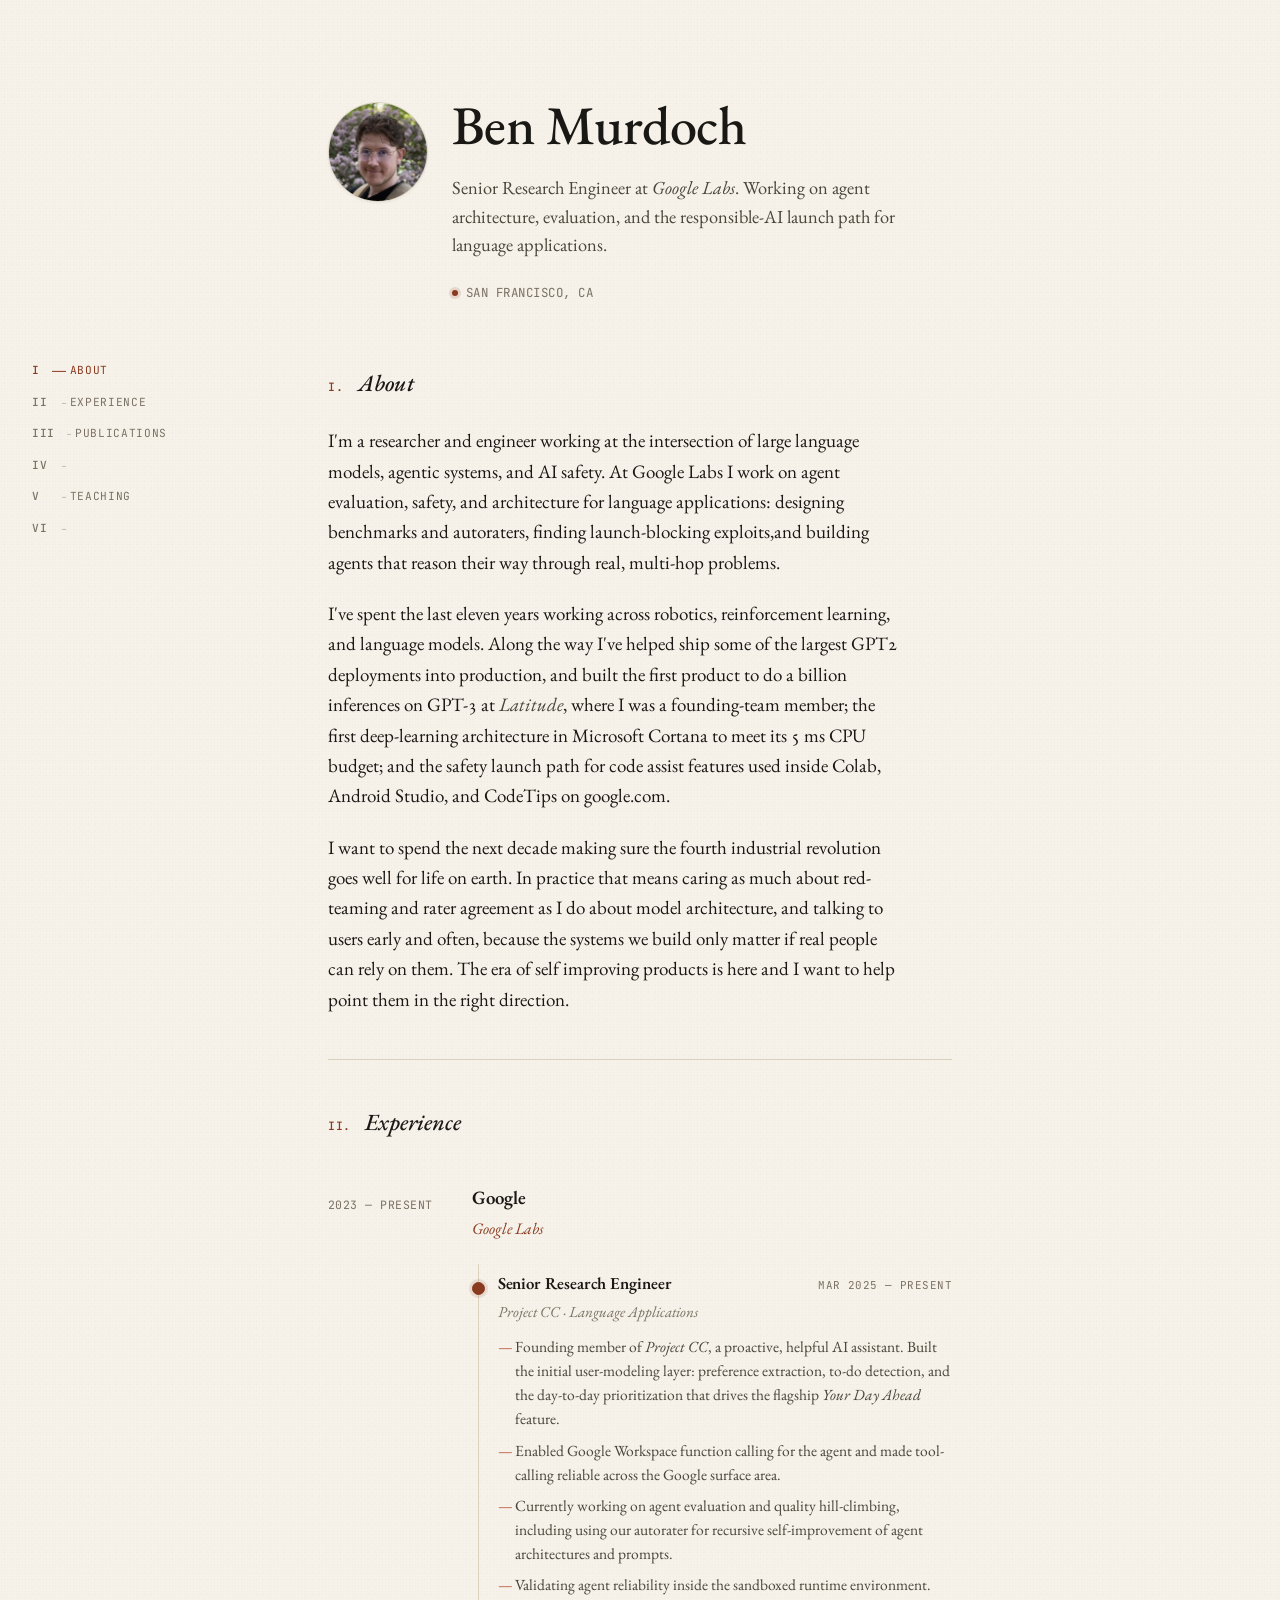
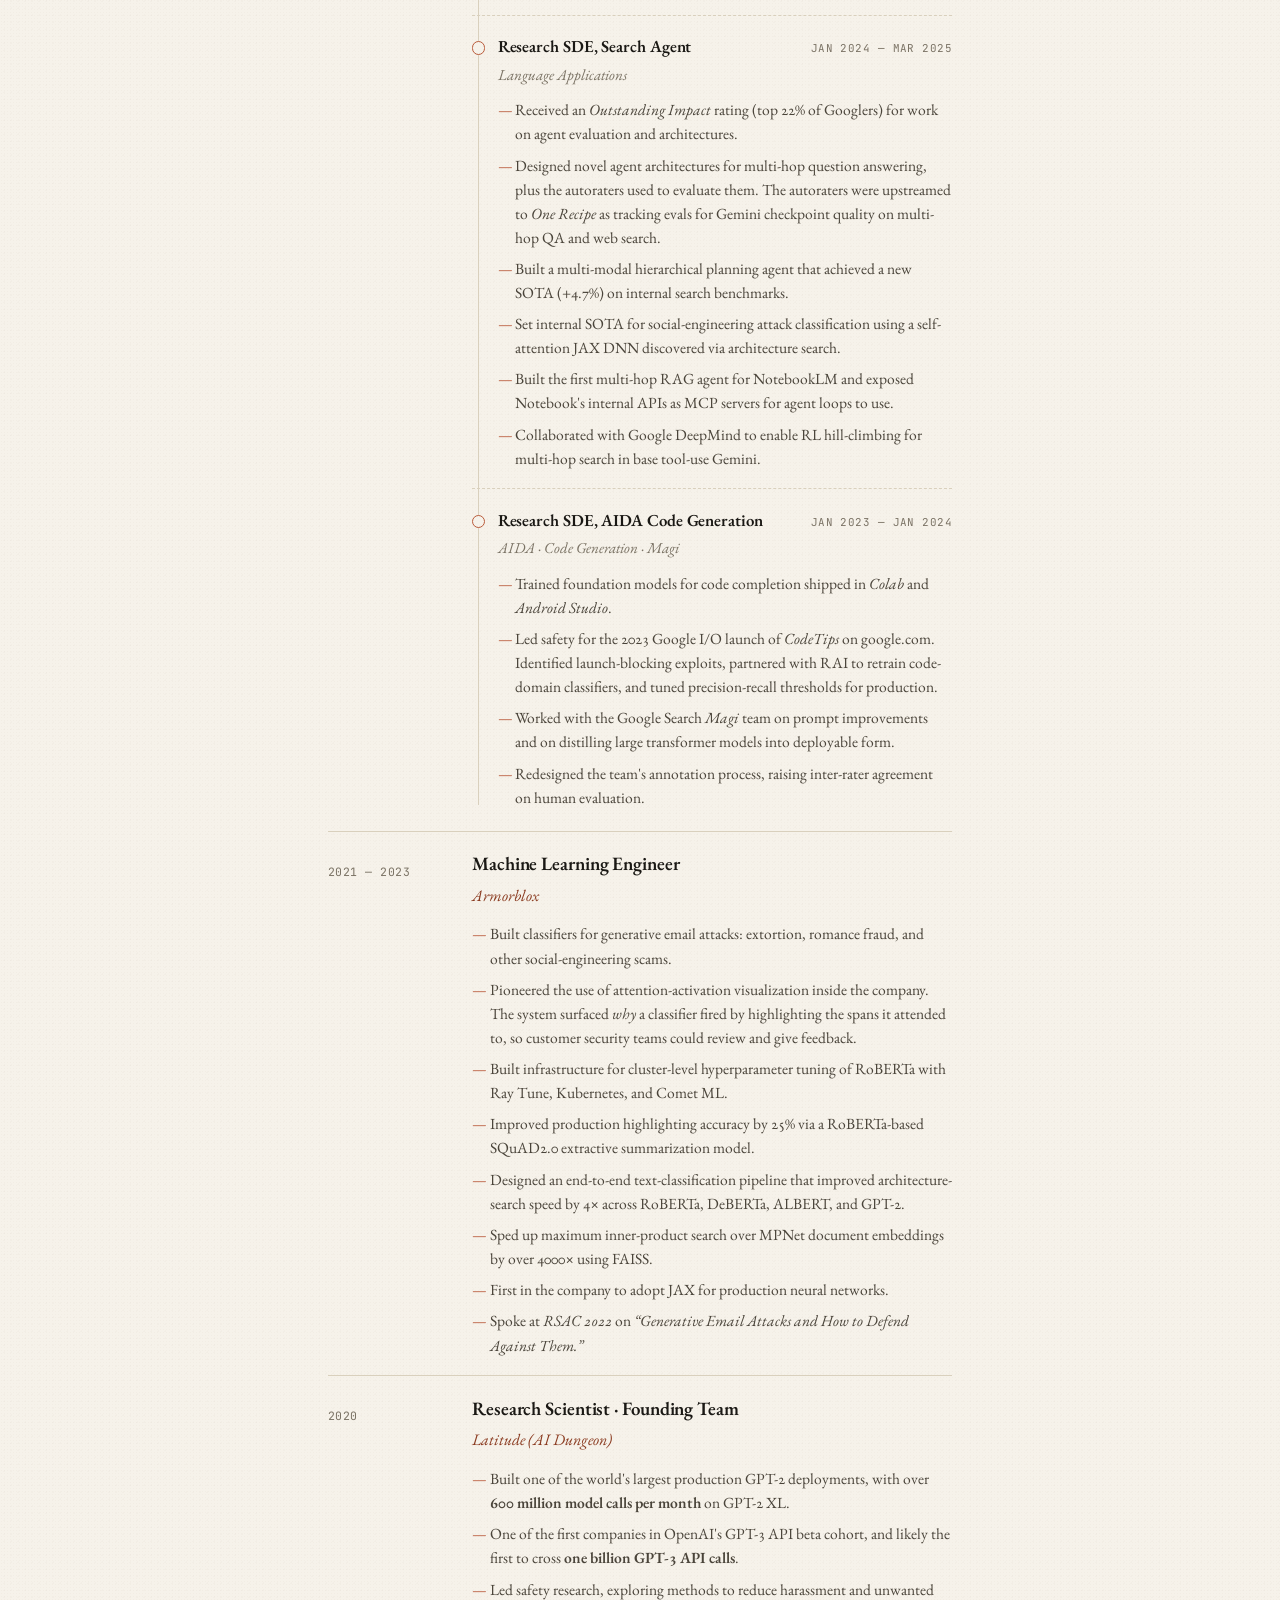
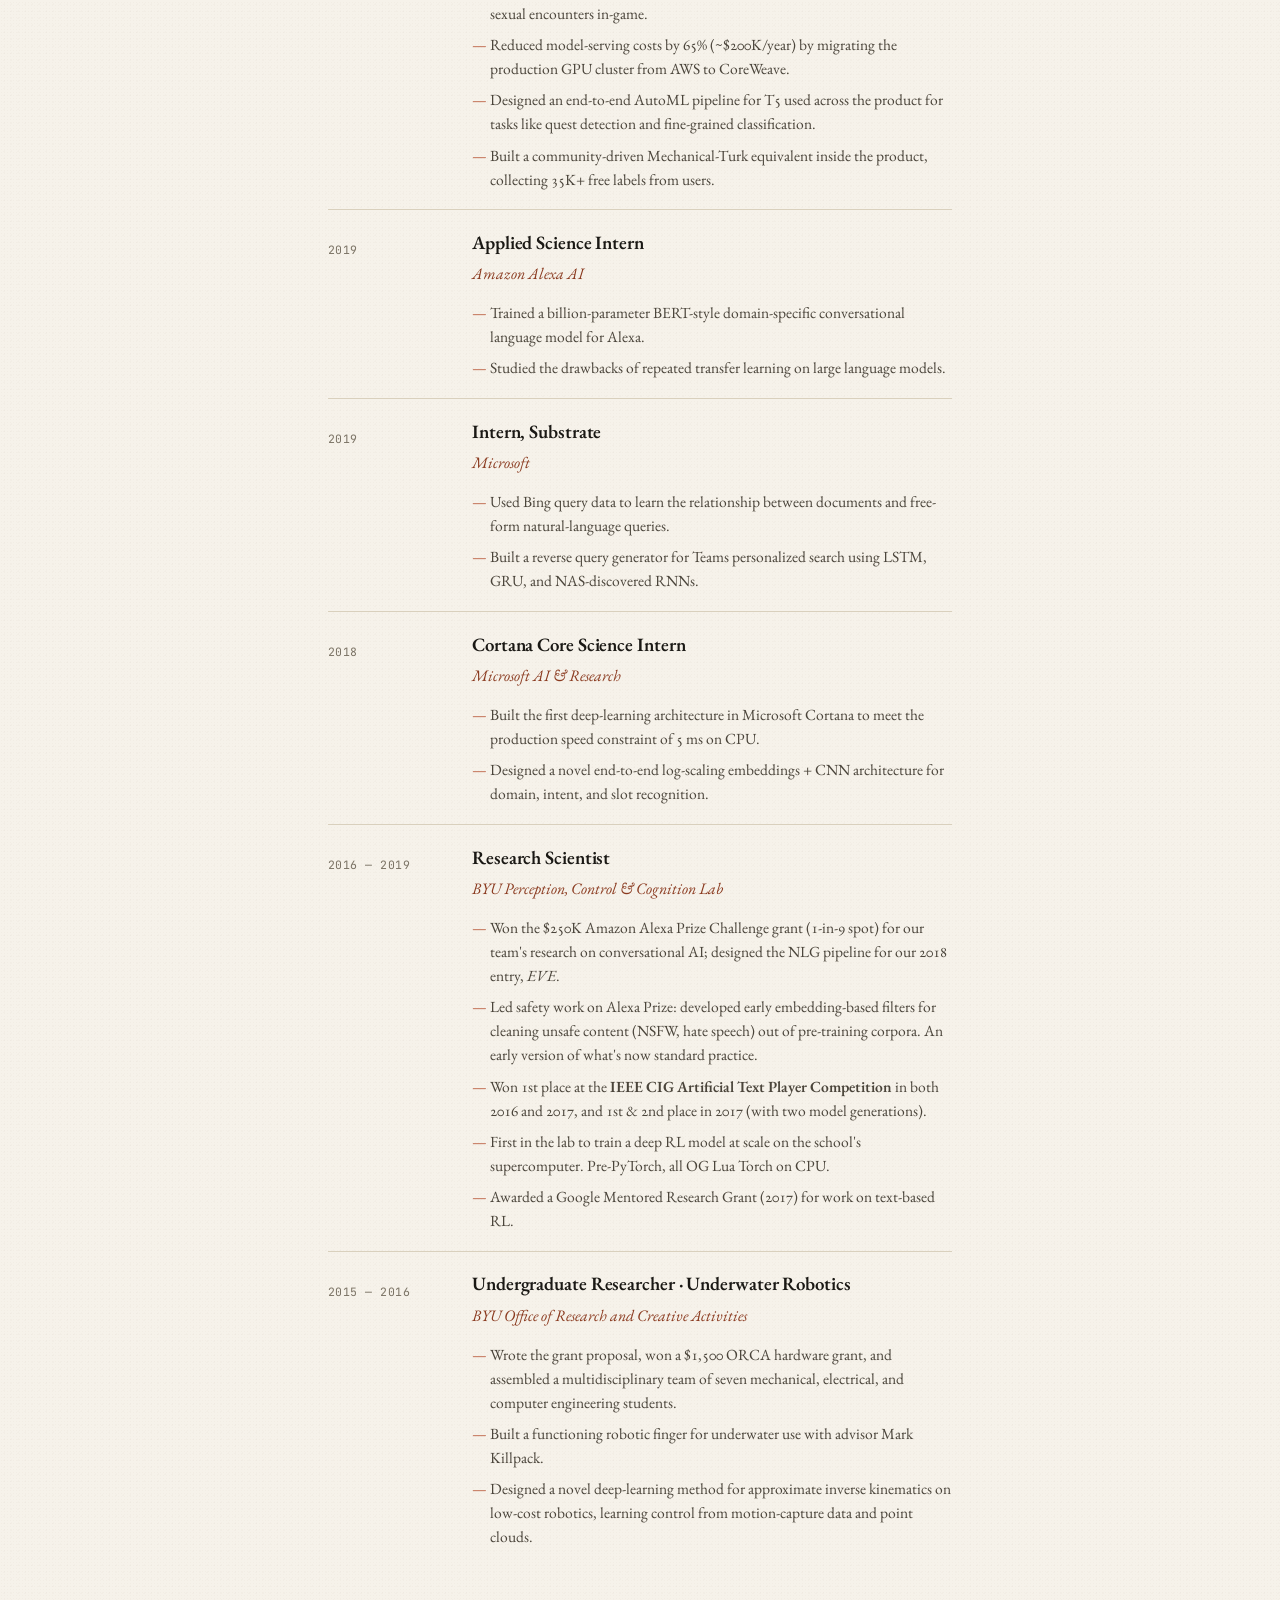
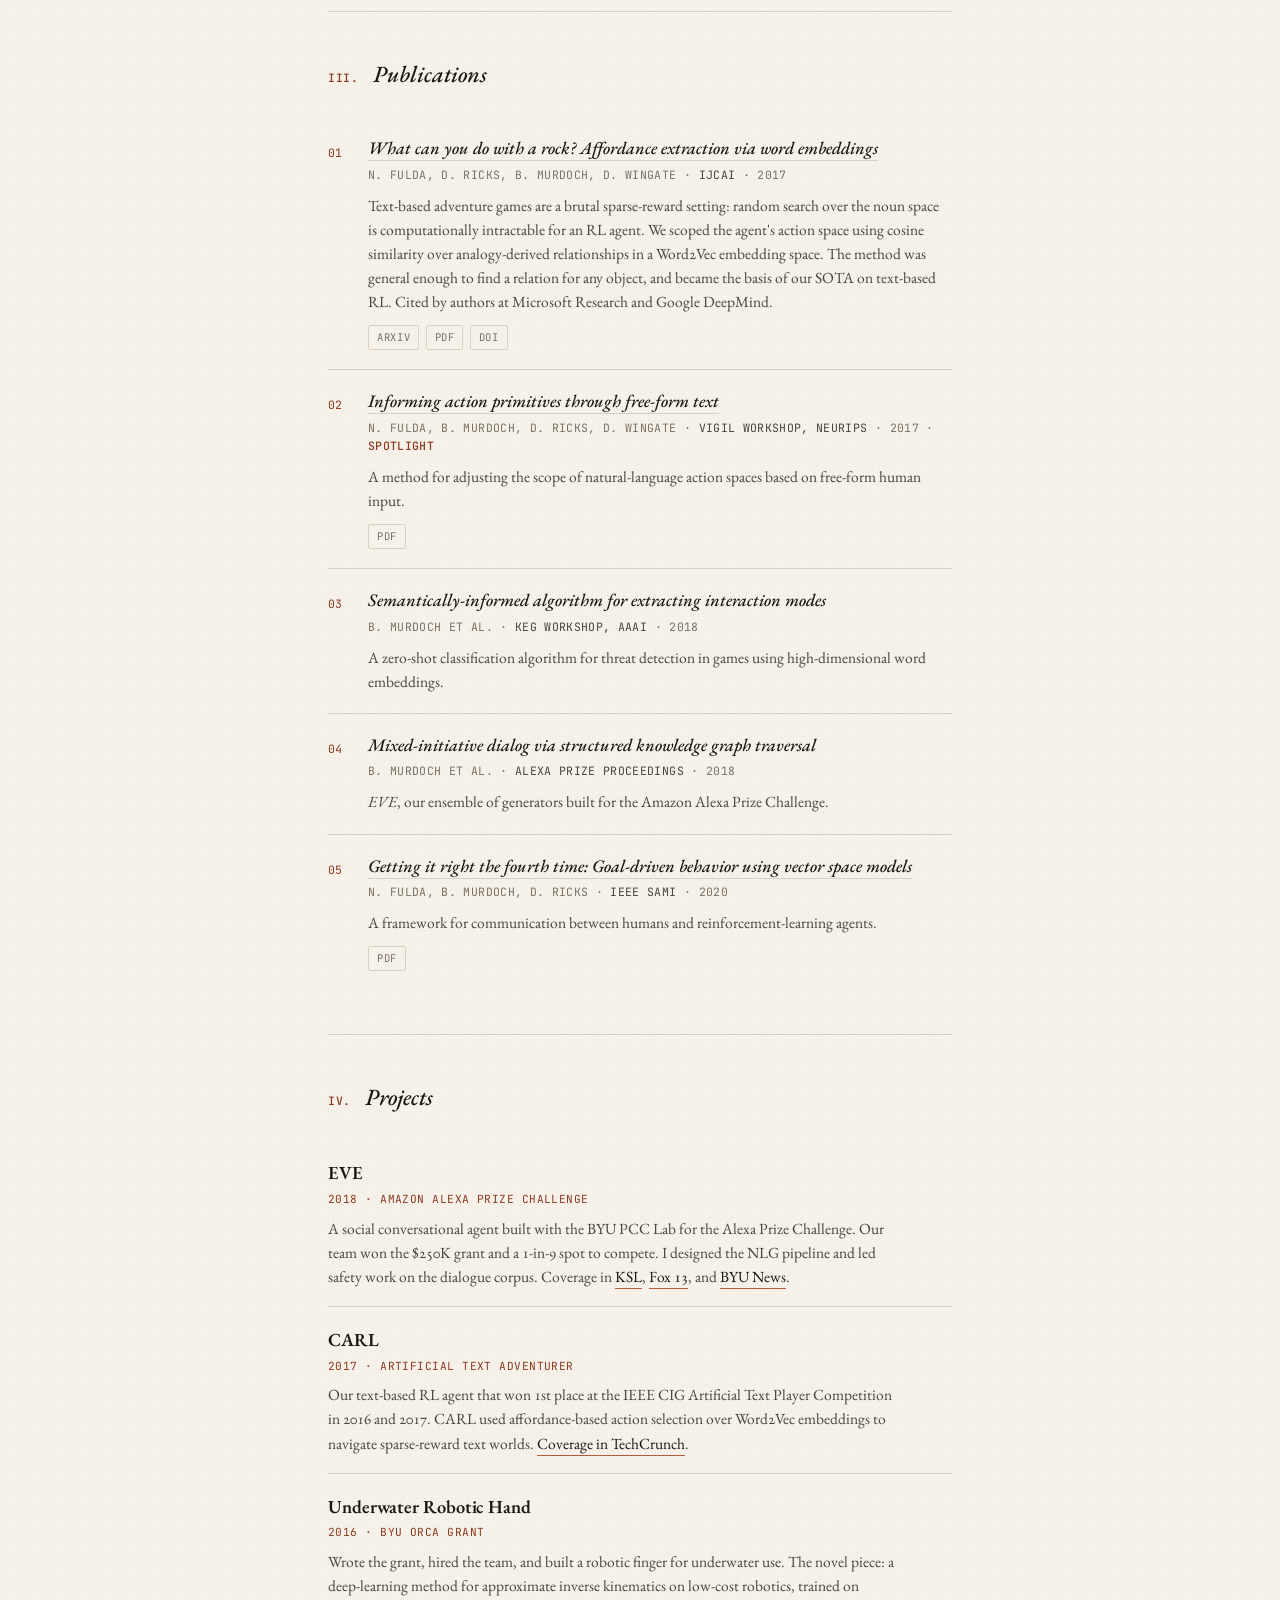
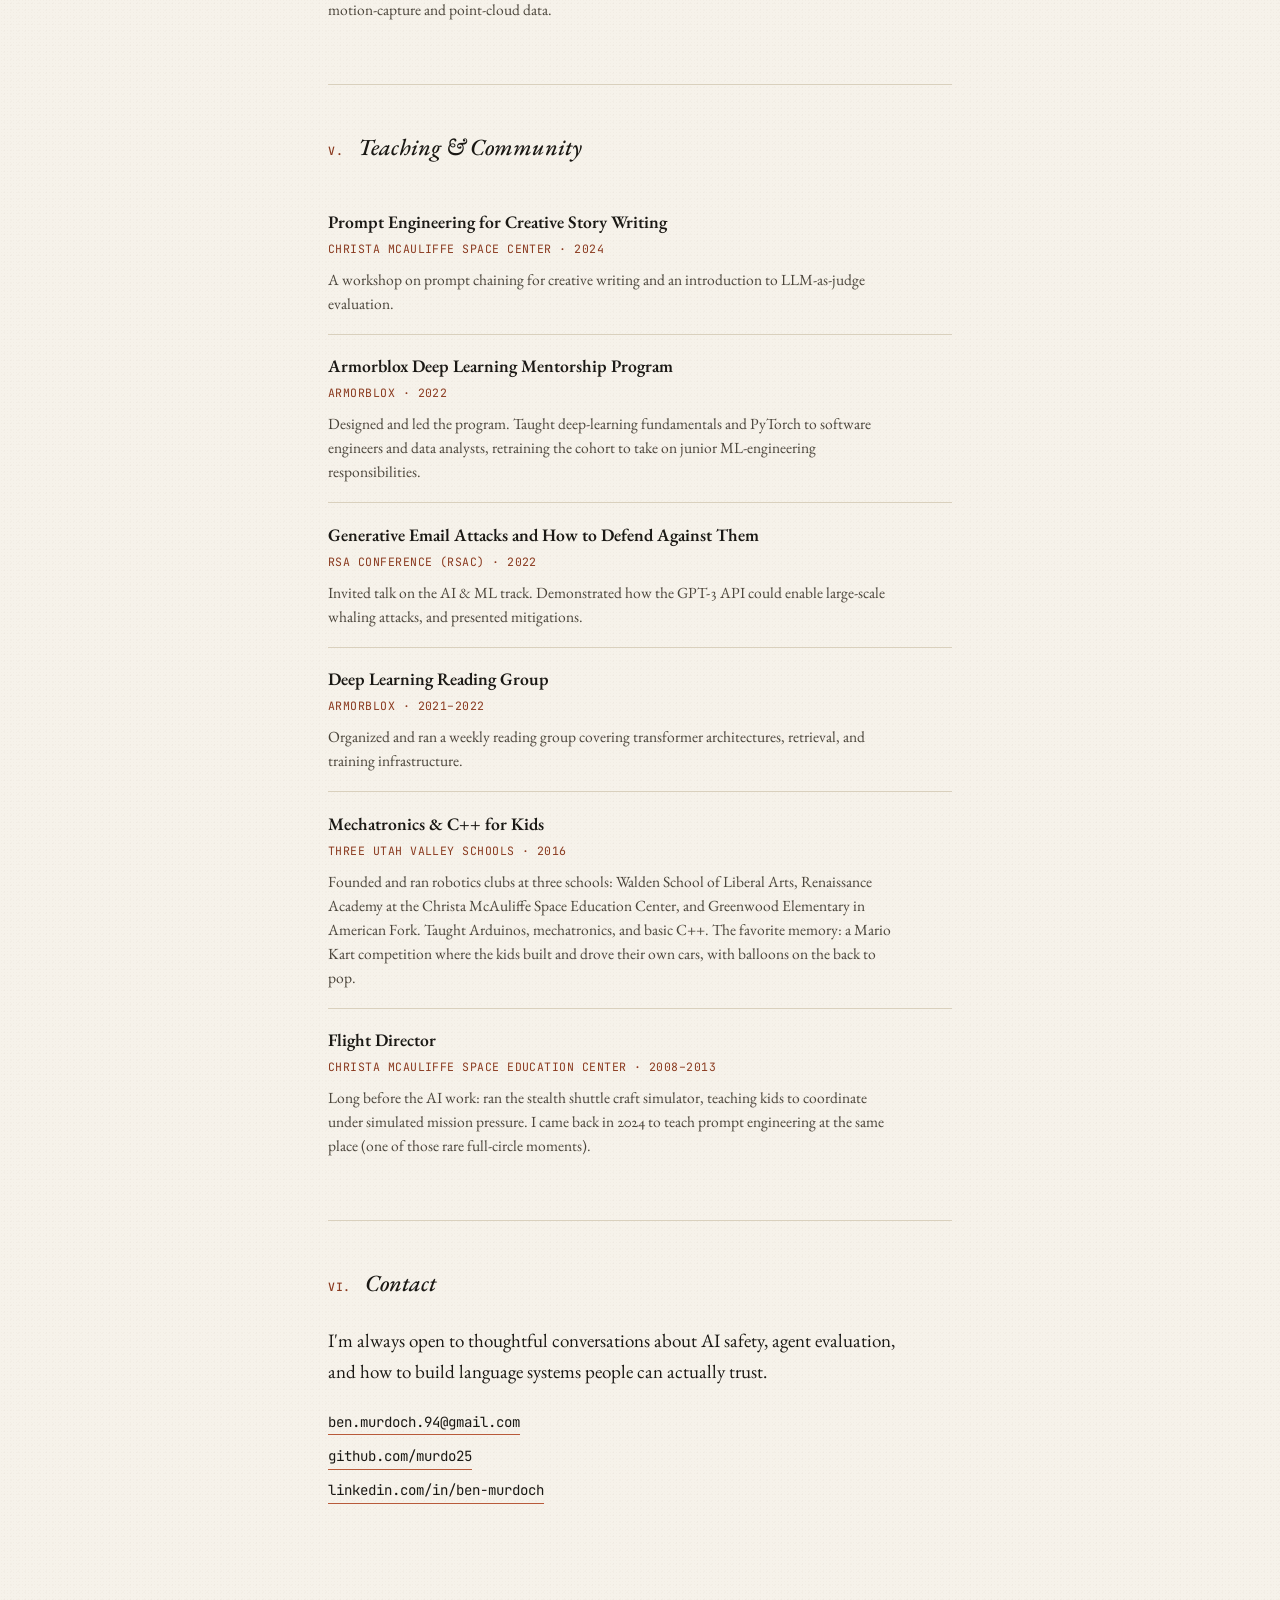
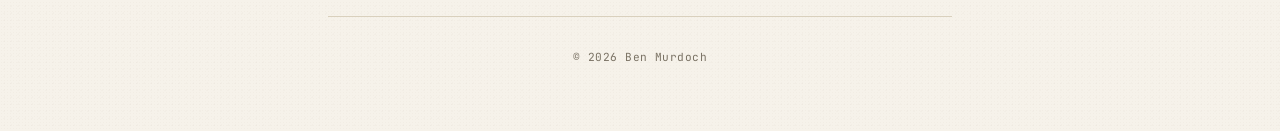
==== index.html @ c1e4d831 "Update index.html" ====
<!DOCTYPE html>
<html lang="en">
<head>
  <meta charset="UTF-8" />
  <meta name="viewport" content="width=device-width, initial-scale=1.0" />
  <meta name="description" content="Ben Murdoch — Research SDE at Google Labs. AI safety, search agents, and language applications." />
  <meta name="author" content="Ben Murdoch" />

  <meta property="og:title" content="Ben Murdoch" />
  <meta property="og:description" content="Research SDE at Google Labs. AI safety, search agents, and language applications." />
  <meta property="og:type" content="website" />

  <title>Ben Murdoch</title>

  <link rel="preconnect" href="https://fonts.googleapis.com">
  <link rel="preconnect" href="https://fonts.gstatic.com" crossorigin>
  <link href="https://fonts.googleapis.com/css2?family=EB+Garamond:ital,wght@0,400;0,500;0,600;1,400&family=JetBrains+Mono:wght@400;500&display=swap" rel="stylesheet">

  <style>
/* =====================================================
   Ben Murdoch — personal site
   Refined academic minimalism. Warm paper, deep ink,
   single ember accent. EB Garamond throughout, mono
   only for metadata and numerals.
   ===================================================== */

:root {
  --paper:        #f6f2ea;
  --paper-soft:   #efe9dd;
  --rule:         #d9d0bd;
  --ink:          #1a1814;
  --ink-soft:     #4a443a;
  --ink-muted:    #7a7264;
  --ember:        #8a3a1f;
  --ember-soft:   #b85a3a;

  --serif: 'EB Garamond', 'Garamond', 'Georgia', serif;
  --mono:  'JetBrains Mono', 'SF Mono', 'Menlo', monospace;

  --measure: 36rem;
  --gutter:  clamp(1.25rem, 4vw, 2.5rem);
}

* { box-sizing: border-box; }

html {
  scroll-behavior: smooth;
}

body {
  margin: 0;
  background: var(--paper);
  color: var(--ink);
  font-family: var(--serif);
  font-size: 19px;
  line-height: 1.6;
  font-feature-settings: "kern", "liga", "onum";
  -webkit-font-smoothing: antialiased;
  -moz-osx-font-smoothing: grayscale;

  /* a quiet paper texture */
  background-image:
    radial-gradient(rgba(80, 60, 30, 0.025) 1px, transparent 1px),
    radial-gradient(rgba(80, 60, 30, 0.018) 1px, transparent 1px);
  background-size: 3px 3px, 7px 7px;
  background-position: 0 0, 1px 2px;
}

main {
  max-width: 44rem;
  margin: 0 auto;
  padding: clamp(3rem, 8vw, 6rem) var(--gutter) 4rem;
}

/* =========== Typography baseline =========== */

p { margin: 0 0 1.1em; }
em { color: var(--ink-soft); }
strong { font-weight: 600; }

a, .link {
  color: var(--ink);
  text-decoration: none;
  border-bottom: 1px solid var(--ember-soft);
  padding-bottom: 1px;
  transition: color 160ms ease, border-color 160ms ease, background-color 160ms ease;
}
a:hover, .link:hover {
  color: var(--ember);
  border-bottom-color: var(--ember);
  background-color: rgba(138, 58, 31, 0.06);
}

.emph {
  font-style: italic;
  color: var(--ink-soft);
}

/* =========== Masthead =========== */

.masthead {
  margin-bottom: 1rem;
  position: relative;
  display: flex;
  align-items: flex-start;
  gap: 1.5rem;
  animation: rise 700ms cubic-bezier(0.2, 0.7, 0.2, 1) both;
}

.masthead-text {
  flex: 1;
  min-width: 0;
}

.avatar {
  width: 100px;
  height: 100px;
  border-radius: 50%;
  object-fit: cover;
  flex-shrink: 0;
  margin-top: 0.4rem;
  border: 1px solid var(--rule);
  box-shadow: 0 1px 3px rgba(26, 24, 20, 0.06);
}

@media (max-width: 640px) {
  .avatar {
    width: 64px;
    height: 64px;
  }
}

.name {
  font-family: var(--serif);
  font-weight: 500;
  font-size: clamp(2.4rem, 6vw, 3.4rem);
  line-height: 1.05;
  letter-spacing: -0.01em;
  margin: 0 0 1.25rem;
  color: var(--ink);
}

.tagline {
  font-size: 1.15rem;
  line-height: 1.55;
  color: var(--ink-soft);
  max-width: var(--measure);
  margin-bottom: 1rem;
}

.locus {
  font-family: var(--mono);
  font-size: 0.78rem;
  letter-spacing: 0.04em;
  text-transform: uppercase;
  color: var(--ink-muted);
  display: inline-flex;
  align-items: center;
  gap: 0.5rem;
  margin: 0;
}

.dot {
  width: 6px;
  height: 6px;
  border-radius: 50%;
  background: var(--ember);
  box-shadow: 0 0 0 3px rgba(138, 58, 31, 0.15);
  animation: pulse 2.6s ease-in-out infinite;
}

@keyframes pulse {
  0%, 100% { box-shadow: 0 0 0 3px rgba(138, 58, 31, 0.15); }
  50%      { box-shadow: 0 0 0 6px rgba(138, 58, 31, 0.04); }
}

@keyframes rise {
  from { opacity: 0; transform: translateY(12px); }
  to   { opacity: 1; transform: translateY(0); }
}

/* =========== Section scaffolding =========== */

.section {
  padding-top: 2.75rem;
  padding-bottom: 0.5rem;
  border-top: 1px solid var(--rule);
  margin-top: 2.25rem;
  scroll-margin-top: 2rem;
}

.section:first-of-type {
  border-top: none;
  margin-top: 0;
}

.section-title {
  font-family: var(--serif);
  font-weight: 500;
  font-style: italic;
  font-size: 1.45rem;
  margin: 0 0 1.5rem;
  color: var(--ink);
  display: flex;
  align-items: baseline;
  gap: 0.9rem;
}

.numeral {
  font-family: var(--mono);
  font-style: normal;
  font-size: 0.72rem;
  font-weight: 500;
  letter-spacing: 0.05em;
  color: var(--ember);
  text-transform: uppercase;
  flex-shrink: 0;
}

.prose {
  max-width: var(--measure);
}

.prose p:last-child { margin-bottom: 0; }

/* =========== Experience timeline =========== */

.timeline {
  list-style: none;
  padding: 0;
  margin: 0;
}

.entry {
  display: grid;
  grid-template-columns: 7.5rem 1fr;
  gap: 1.5rem;
  padding: 1.1rem 0;
  border-bottom: 1px solid var(--rule);
}

.entry:last-child { border-bottom: none; }

.entry-meta {
  padding-top: 0.35rem;
}

.entry-dates {
  font-family: var(--mono);
  font-size: 0.72rem;
  letter-spacing: 0.04em;
  color: var(--ink-muted);
  text-transform: uppercase;
}

.entry-role {
  font-family: var(--serif);
  font-size: 1.18rem;
  font-weight: 600;
  margin: 0 0 0.2rem;
  color: var(--ink);
  letter-spacing: -0.005em;
}

.entry-org {
  margin: 0 0 0.9rem;
  color: var(--ember);
  font-style: italic;
  font-size: 1rem;
}

.entry-points {
  list-style: none;
  padding: 0;
  margin: 0;
  font-size: 0.97rem;
  line-height: 1.55;
  color: var(--ink-soft);
}

.entry-points li {
  position: relative;
  padding-left: 1.1rem;
  margin-bottom: 0.45rem;
}

.entry-points li::before {
  content: "—";
  position: absolute;
  left: 0;
  color: var(--ember-soft);
  font-family: var(--serif);
}

.entry-points li:last-child { margin-bottom: 0; }

/* =========== Nested sub-entries (e.g. roles within Google) =========== */

.subentries {
  list-style: none;
  padding: 0;
  margin: 0.5rem 0 0;
  position: relative;
}

/* vertical rule connecting sub-entries */
.subentries::before {
  content: "";
  position: absolute;
  left: 0.35rem;
  top: 0.5rem;
  bottom: 0.5rem;
  width: 1px;
  background: var(--rule);
}

.subentry {
  position: relative;
  padding: 1.1rem 0 1.1rem 1.6rem;
  border-bottom: 1px dashed var(--rule);
}

.subentry:last-child { border-bottom: none; padding-bottom: 0.2rem; }
.subentry:first-child { padding-top: 0.9rem; }

/* node on the vertical rule */
.subentry::before {
  content: "";
  position: absolute;
  left: 0;
  top: 1.6rem;
  width: 0.7rem;
  height: 0.7rem;
  border-radius: 50%;
  background: var(--paper);
  border: 1.5px solid var(--ember-soft);
}

/* solid filled node for the promoted role (top sub-entry) */
.subentry:first-child::before {
  background: var(--ember);
  border-color: var(--ember);
  box-shadow: 0 0 0 3px rgba(138, 58, 31, 0.12);
}

.subentry-head {
  display: flex;
  flex-wrap: wrap;
  align-items: baseline;
  justify-content: space-between;
  gap: 0.5rem 1rem;
  margin-bottom: 0.15rem;
}

.subentry-role {
  font-family: var(--serif);
  font-size: 1.05rem;
  font-weight: 600;
  margin: 0;
  color: var(--ink);
  letter-spacing: -0.005em;
  display: flex;
  flex-wrap: wrap;
  align-items: baseline;
  gap: 0.7rem;
}

.subentry-dates {
  font-family: var(--mono);
  font-size: 0.68rem;
  letter-spacing: 0.04em;
  color: var(--ink-muted);
  text-transform: uppercase;
  white-space: nowrap;
}

.subentry-team {
  font-family: var(--serif);
  font-style: italic;
  font-size: 0.95rem;
  color: var(--ink-muted);
  margin: 0 0 0.7rem;
}

/* =========== Publications =========== */

.pubs {
  list-style: none;
  padding: 0;
  margin: 0;
  counter-reset: pub;
}

.pub {
  counter-increment: pub;
  padding: 1.2rem 0;
  border-bottom: 1px solid var(--rule);
  position: relative;
  padding-left: 2.5rem;
}

.pub::before {
  content: counter(pub, decimal-leading-zero);
  position: absolute;
  left: 0;
  top: 1.65rem;
  font-family: var(--mono);
  font-size: 0.72rem;
  color: var(--ember);
  letter-spacing: 0.04em;
}

.pub:last-child { border-bottom: none; }

.pub-title {
  font-family: var(--serif);
  font-size: 1.1rem;
  font-weight: 500;
  font-style: italic;
  color: var(--ink);
  margin: 0 0 0.35rem;
  line-height: 1.35;
}

.pub-meta {
  font-family: var(--mono);
  font-size: 0.72rem;
  letter-spacing: 0.03em;
  color: var(--ink-muted);
  text-transform: uppercase;
  margin: 0 0 0.6rem;
}

.venue { color: var(--ink-soft); }

.award {
  color: var(--ember);
  font-weight: 500;
}

.pub-blurb {
  font-size: 0.97rem;
  color: var(--ink-soft);
  margin: 0;
  line-height: 1.55;
  max-width: var(--measure);
}

.pub-link {
  color: var(--ink);
  border-bottom: 1px solid var(--rule);
  padding-bottom: 1px;
  transition: color 160ms ease, border-color 160ms ease;
}

.pub-link:hover {
  color: var(--ember);
  border-bottom-color: var(--ember);
  background: transparent;
}

.pub-actions {
  margin: 0.7rem 0 0;
  display: flex;
  flex-wrap: wrap;
  gap: 0.4rem;
  font-family: var(--mono);
  font-size: 0.66rem;
  letter-spacing: 0.06em;
  text-transform: uppercase;
}

.pub-actions a {
  color: var(--ink-muted);
  border: 1px solid var(--rule);
  border-radius: 2px;
  padding: 0.18rem 0.5rem;
  background: transparent;
  transition: color 160ms ease, border-color 160ms ease, background 160ms ease;
}

.pub-actions a:hover {
  color: var(--ember);
  border-color: var(--ember-soft);
  background: rgba(138, 58, 31, 0.04);
}

/* =========== Projects (Writing & Projects section) =========== */

.projects {
  list-style: none;
  padding: 0;
  margin: 0;
}

.project {
  padding: 1.1rem 0;
  border-bottom: 1px solid var(--rule);
}

.project:last-child {
  border-bottom: none;
}

.project-title {
  font-family: var(--serif);
  font-size: 1.15rem;
  font-weight: 600;
  margin: 0 0 0.2rem;
  color: var(--ink);
  letter-spacing: -0.005em;
}

.project-meta {
  font-family: var(--mono);
  font-size: 0.7rem;
  letter-spacing: 0.04em;
  color: var(--ember);
  text-transform: uppercase;
  margin: 0 0 0.5rem;
}

.project-blurb {
  font-size: 0.97rem;
  color: var(--ink-soft);
  margin: 0;
  line-height: 1.55;
  max-width: var(--measure);
}

.project-link-inline {
  color: var(--ink);
  border-bottom: 1px solid var(--ember-soft);
  padding-bottom: 1px;
}

.project-link-inline:hover {
  color: var(--ember);
  border-bottom-color: var(--ember);
}

.writing-note {
  margin-top: 1.6rem;
  padding-top: 1.2rem;
  border-top: 1px dashed var(--rule);
  font-style: italic;
  color: var(--ink-muted);
  font-size: 0.95rem;
}

.writing-note p { margin: 0; }

/* =========== Teaching =========== */

.teaching-list {
  list-style: none;
  padding: 0;
  margin: 0;
}

.teaching-item {
  padding: 1.1rem 0;
  border-bottom: 1px solid var(--rule);
}

.teaching-item:last-child { border-bottom: none; }

.teaching-title {
  font-family: var(--serif);
  font-size: 1.1rem;
  font-weight: 600;
  margin: 0 0 0.25rem;
  color: var(--ink);
}

.teaching-meta {
  font-family: var(--mono);
  font-size: 0.72rem;
  letter-spacing: 0.04em;
  color: var(--ember);
  text-transform: uppercase;
  margin: 0 0 0.6rem;
}

.teaching-blurb {
  font-size: 0.97rem;
  color: var(--ink-soft);
  margin: 0;
  line-height: 1.55;
  max-width: var(--measure);
}

/* =========== Contact =========== */

.section-contact {
  padding-bottom: 3rem;
}

.links {
  list-style: none;
  padding: 0;
  margin: 1.5rem 0 0;
  display: flex;
  flex-direction: column;
  gap: 0.6rem;
  font-family: var(--mono);
  font-size: 0.88rem;
}

.links a {
  display: inline-block;
}

/* =========== Colophon =========== */

.colophon {
  margin-top: 4rem;
  padding-top: 2rem;
  border-top: 1px solid var(--rule);
  font-family: var(--mono);
  font-size: 0.7rem;
  letter-spacing: 0.04em;
  color: var(--ink-muted);
  text-align: center;
}

.colophon p { margin: 0; }

/* =========== Mobile =========== */

@media (max-width: 640px) {
  body { font-size: 17px; }

  .masthead { margin-bottom: 3rem; }

  .entry {
    grid-template-columns: 1fr;
    gap: 0.5rem;
  }

  .entry-meta { padding-top: 0; }

  .pub { padding-left: 2rem; }
  .pub::before { top: 1.55rem; }

  .section { padding-top: 2.75rem; }

  .subentry-head {
    flex-direction: column;
    gap: 0.25rem;
  }
  .subentry-dates { order: -1; }
  .subentry-role { font-size: 1rem; }
}

/* =========== Reduced motion =========== */

@media (prefers-reduced-motion: reduce) {
  *, *::before, *::after {
    animation-duration: 0.01ms !important;
    animation-iteration-count: 1 !important;
    transition-duration: 0.01ms !important;
    scroll-behavior: auto !important;
  }
}

/* =========== Selection =========== */

::selection {
  background: var(--ember);
  color: var(--paper);
}

/* =========== Side navigation =========== */

.side-nav {
  position: fixed;
  top: 50%;
  left: 2rem;
  transform: translateY(-50%);
  z-index: 10;
}

.side-nav ul {
  list-style: none;
  margin: 0;
  padding: 0;
  display: flex;
  flex-direction: column;
  gap: 0.05rem;
}

.side-nav a {
  display: flex;
  align-items: center;
  gap: 1.25rem;
  padding: 0.4rem 0.5rem 0.4rem 0;
  font-family: var(--mono);
  font-size: 0.7rem;
  letter-spacing: 0.06em;
  text-transform: uppercase;
  color: var(--ink-muted);
  border: none;
  background: transparent;
  transition: color 200ms ease, transform 200ms ease;
}

.side-nav a:hover {
  color: var(--ember);
  background: transparent;
  transform: translateX(2px);
}

.side-nav .nav-num {
  display: inline-block;
  min-width: 1.1rem;
  font-weight: 500;
  color: inherit;
  position: relative;
}

/* small bullet that grows when active */
.side-nav .nav-num::after {
  content: "";
  display: block;
  width: 4px;
  height: 1px;
  background: currentColor;
  position: absolute;
  right: -1rem;
  top: 50%;
  opacity: 0.4;
  transition: width 220ms ease, opacity 220ms ease, background 220ms ease;
}

.side-nav .nav-label {
  opacity: 0;
  transform: translateX(-6px);
  transition: opacity 220ms ease, transform 220ms ease;
  pointer-events: none;
  white-space: nowrap;
}

/* Reveal full label on hover or active */
.side-nav:hover .nav-label,
.side-nav a.is-active .nav-label {
  opacity: 1;
  transform: translateX(0);
  pointer-events: auto;
}

.side-nav a.is-active {
  color: var(--ember);
}

.side-nav a.is-active .nav-num::after {
  width: 14px;
  opacity: 1;
  background: var(--ember);
}

/* Hide side-nav on narrow screens — page is short enough that scrolling is fine */
@media (max-width: 1100px) {
  .side-nav { display: none; }
}

</style>
</head>
<body>
  <nav class="side-nav" aria-label="Section navigation">
    <ul>
      <li><a href="#about" data-section="about"><span class="nav-num">i</span><span class="nav-label">About</span></a></li>
      <li><a href="#experience" data-section="experience"><span class="nav-num">ii</span><span class="nav-label">Experience</span></a></li>
      <li><a href="#publications" data-section="publications"><span class="nav-num">iii</span><span class="nav-label">Publications</span></a></li>
      <li><a href="#writing" data-section="writing"><span class="nav-num">iv</span><span class="nav-label">Projects</span></a></li>
      <li><a href="#teaching" data-section="teaching"><span class="nav-num">v</span><span class="nav-label">Teaching</span></a></li>
      <li><a href="#contact" data-section="contact"><span class="nav-num">vi</span><span class="nav-label">Contact</span></a></li>
    </ul>
  </nav>

  <main>
    <!-- ============ HEADER ============ -->
    <header class="masthead">
      <img class="avatar" src="[data-uri]" alt="Ben Murdoch" width="80" height="80" />
      <div class="masthead-text">
        <h1 class="name">Ben Murdoch</h1>
        <p class="tagline">
          Senior Research Engineer at <span class="emph">Google Labs</span>.
          Working on agent architecture, evaluation, and the
          responsible-AI launch path for language applications.
        </p>
        <p class="locus">
          <span class="dot" aria-hidden="true"></span>
          San Francisco, CA
        </p>
      </div>
    </header>

    <!-- ============ ABOUT ============ -->
    <section id="about" class="section">
      <h2 class="section-title"><span class="numeral">i.</span> About</h2>
      <div class="prose">
        <p>
          I'm a researcher and engineer working at the intersection of large
	  language models, agentic systems, and AI safety. At Google Labs I
	  work on agent evaluation, safety, and architecture for language
	  applications: designing benchmarks and autoraters, finding
	  launch-blocking exploits,and building agents that reason their way
	  through real, multi-hop problems.
        </p>
        <p>
          I've spent the last eleven years working across robotics,
          reinforcement learning, and language models. Along the way I've
	  helped ship some of the largest GPT2 deployments into
	  production, and built the first product to do a billion inferences on GPT-3 at <span class="emph">Latitude</span>,
	  where I was a founding-team member; the first deep-learning
	  architecture in Microsoft Cortana to meet its 5&nbsp;ms CPU
	  budget; and the safety launch path for code assist features used
	  inside Colab, Android Studio, and CodeTips on google.com.
        </p>
        <p>
          I want to spend the next decade making sure the fourth industrial
	  revolution goes well for life on earth. In practice that means
	  caring as much about red-teaming and rater agreement as I do about
	  model architecture, and talking to users early and often, because
	  the systems we build only matter if real people can rely on them.
	  The era of self improving products is here and I want to help 
	  point them in the right direction.
        </p>
      </div>
    </section>

    <!-- ============ EXPERIENCE ============ -->
    <section id="experience" class="section">
      <h2 class="section-title"><span class="numeral">ii.</span> Experience</h2>

      <ol class="timeline">
        <li class="entry">
          <div class="entry-meta">
            <span class="entry-dates">2023 &mdash; Present</span>
          </div>
          <div class="entry-body">
            <h3 class="entry-role">Google</h3>
            <p class="entry-org">Google Labs</p>

            <ol class="subentries">
              <li class="subentry">
                <div class="subentry-head">
                  <h4 class="subentry-role">Senior Research Engineer</h4>
                  <span class="subentry-dates">Mar 2025 &mdash; Present</span>
                </div>
                <p class="subentry-team">Project CC &middot; Language Applications</p>
                <ul class="entry-points">
                  <li>Founding member of <em>Project CC</em>, a proactive, helpful AI assistant. Built the initial user-modeling layer: preference extraction, to-do detection, and the day-to-day prioritization that drives the flagship <em>Your Day Ahead</em> feature.</li>
                  <li>Enabled Google Workspace function calling for the agent and made tool-calling reliable across the Google surface area.</li>
                  <li>Currently working on agent evaluation and quality hill-climbing, including using our autorater for recursive self-improvement of agent architectures and prompts.</li>
                  <li>Validating agent reliability inside the sandboxed runtime environment.</li>
                </ul>
              </li>

              <li class="subentry">
                <div class="subentry-head">
                  <h4 class="subentry-role">Research SDE, Search Agent</h4>
                  <span class="subentry-dates">Jan 2024 &mdash; Mar 2025</span>
                </div>
                <p class="subentry-team">Language Applications</p>
                <ul class="entry-points">
                  <li>Received an <em>Outstanding Impact</em> rating (top 22% of Googlers) for work on agent evaluation and architectures.</li>
                  <li>Designed novel agent architectures for multi-hop question answering, plus the autoraters used to evaluate them. The autoraters were upstreamed to <em>One Recipe</em> as tracking evals for Gemini checkpoint quality on multi-hop QA and web search.</li>
                  <li>Built a multi-modal hierarchical planning agent that achieved a new SOTA (+4.7%) on internal search benchmarks.</li>
                  <li>Set internal SOTA for social-engineering attack classification using a self-attention JAX DNN discovered via architecture search.</li>
                  <li>Built the first multi-hop RAG agent for NotebookLM and exposed Notebook's internal APIs as MCP servers for agent loops to use.</li>
                  <li>Collaborated with Google DeepMind to enable RL hill-climbing for multi-hop search in base tool-use Gemini.</li>
                </ul>
              </li>

              <li class="subentry">
                <div class="subentry-head">
                  <h4 class="subentry-role">Research SDE, AIDA Code Generation</h4>
                  <span class="subentry-dates">Jan 2023 &mdash; Jan 2024</span>
                </div>
                <p class="subentry-team">AIDA &middot; Code Generation &middot; Magi</p>
                <ul class="entry-points">
                  <li>Trained foundation models for code completion shipped in <em>Colab</em> and <em>Android Studio</em>.</li>
                  <li>Led safety for the 2023 Google&nbsp;I/O launch of <em>CodeTips</em> on google.com. Identified launch-blocking exploits, partnered with RAI to retrain code-domain classifiers, and tuned precision-recall thresholds for production.</li>
                  <li>Worked with the Google Search <em>Magi</em> team on prompt improvements and on distilling large transformer models into deployable form.</li>
                  <li>Redesigned the team's annotation process, raising inter-rater agreement on human evaluation.</li>
                </ul>
              </li>
            </ol>
          </div>
        </li>

        <li class="entry">
          <div class="entry-meta">
            <span class="entry-dates">2021 &mdash; 2023</span>
          </div>
          <div class="entry-body">
            <h3 class="entry-role">Machine Learning Engineer</h3>
            <p class="entry-org">Armorblox</p>
            <ul class="entry-points">
              <li>Built classifiers for generative email attacks: extortion, romance fraud, and other social-engineering scams.</li>
              <li>Pioneered the use of attention-activation visualization inside the company. The system surfaced <em>why</em> a classifier fired by highlighting the spans it attended to, so customer security teams could review and give feedback.</li>
              <li>Built infrastructure for cluster-level hyperparameter tuning of RoBERTa with Ray Tune, Kubernetes, and Comet ML.</li>
              <li>Improved production highlighting accuracy by 25% via a RoBERTa-based SQuAD2.0 extractive summarization model.</li>
              <li>Designed an end-to-end text-classification pipeline that improved architecture-search speed by 4&times; across RoBERTa, DeBERTa, ALBERT, and GPT-2.</li>
              <li>Sped up maximum inner-product search over MPNet document embeddings by over 4000&times; using FAISS.</li>
              <li>First in the company to adopt JAX for production neural networks.</li>
              <li>Spoke at <span class="emph">RSAC 2022</span> on <em>&ldquo;Generative Email Attacks and How to Defend Against Them.&rdquo;</em></li>
            </ul>
          </div>
        </li>

        <li class="entry">
          <div class="entry-meta">
            <span class="entry-dates">2020</span>
          </div>
          <div class="entry-body">
            <h3 class="entry-role">Research Scientist &middot; Founding Team</h3>
            <p class="entry-org">Latitude (AI Dungeon)</p>
            <ul class="entry-points">
              <li>Built one of the world's largest production GPT-2 deployments, with over <strong>600 million model calls per month</strong> on GPT-2&nbsp;XL.</li>
              <li>One of the first companies in OpenAI's GPT-3 API beta cohort, and likely the first to cross <strong>one billion GPT-3 API calls</strong>.</li>
              <li>Led safety research, exploring methods to reduce harassment and unwanted sexual encounters in-game.</li>
              <li>Reduced model-serving costs by 65% (~$200K/year) by migrating the production GPU cluster from AWS to CoreWeave.</li>
              <li>Designed an end-to-end AutoML pipeline for T5 used across the product for tasks like quest detection and fine-grained classification.</li>
              <li>Built a community-driven Mechanical-Turk equivalent inside the product, collecting 35K+ free labels from users.</li>
            </ul>
          </div>
        </li>

        <li class="entry">
          <div class="entry-meta">
            <span class="entry-dates">2019</span>
          </div>
          <div class="entry-body">
            <h3 class="entry-role">Applied Science Intern</h3>
            <p class="entry-org">Amazon Alexa AI</p>
            <ul class="entry-points">
              <li>Trained a billion-parameter BERT-style domain-specific conversational language model for Alexa.</li>
              <li>Studied the drawbacks of repeated transfer learning on large language models.</li>
            </ul>
          </div>
        </li>

        <li class="entry">
          <div class="entry-meta">
            <span class="entry-dates">2019</span>
          </div>
          <div class="entry-body">
            <h3 class="entry-role">Intern, Substrate</h3>
            <p class="entry-org">Microsoft</p>
            <ul class="entry-points">
              <li>Used Bing query data to learn the relationship between documents and free-form natural-language queries.</li>
              <li>Built a reverse query generator for Teams personalized search using LSTM, GRU, and NAS-discovered RNNs.</li>
            </ul>
          </div>
        </li>

        <li class="entry">
          <div class="entry-meta">
            <span class="entry-dates">2018</span>
          </div>
          <div class="entry-body">
            <h3 class="entry-role">Cortana Core Science Intern</h3>
            <p class="entry-org">Microsoft AI &amp; Research</p>
            <ul class="entry-points">
              <li>Built the first deep-learning architecture in Microsoft Cortana to meet the production speed constraint of 5 ms on CPU.</li>
              <li>Designed a novel end-to-end log-scaling embeddings + CNN architecture for domain, intent, and slot recognition.</li>
            </ul>
          </div>
        </li>

        <li class="entry">
          <div class="entry-meta">
            <span class="entry-dates">2016 &mdash; 2019</span>
          </div>
          <div class="entry-body">
            <h3 class="entry-role">Research Scientist</h3>
            <p class="entry-org">BYU Perception, Control &amp; Cognition Lab</p>
            <ul class="entry-points">
              <li>Won the $250K Amazon Alexa Prize Challenge grant (1-in-9 spot) for our team's research on conversational AI; designed the NLG pipeline for our 2018 entry, <em>EVE</em>.</li>
              <li>Led safety work on Alexa Prize: developed early embedding-based filters for cleaning unsafe content (NSFW, hate speech) out of pre-training corpora. An early version of what's now standard practice.</li>
              <li>Won 1st place at the <strong>IEEE CIG Artificial Text Player Competition</strong> in both 2016 and 2017, and 1st &amp; 2nd place in 2017 (with two model generations).</li>
              <li>First in the lab to train a deep RL model at scale on the school's supercomputer. Pre-PyTorch, all OG Lua Torch on CPU.</li>
              <li>Awarded a Google Mentored Research Grant (2017) for work on text-based RL.</li>
            </ul>
          </div>
        </li>

        <li class="entry">
          <div class="entry-meta">
            <span class="entry-dates">2015 &mdash; 2016</span>
          </div>
          <div class="entry-body">
            <h3 class="entry-role">Undergraduate Researcher &middot; Underwater Robotics</h3>
            <p class="entry-org">BYU Office of Research and Creative Activities</p>
            <ul class="entry-points">
              <li>Wrote the grant proposal, won a $1,500 ORCA hardware grant, and assembled a multidisciplinary team of seven mechanical, electrical, and computer engineering students.</li>
              <li>Built a functioning robotic finger for underwater use with advisor Mark Killpack.</li>
              <li>Designed a novel deep-learning method for approximate inverse kinematics on low-cost robotics, learning control from motion-capture data and point clouds.</li>
            </ul>
          </div>
        </li>
      </ol>
    </section>

    <!-- ============ PUBLICATIONS ============ -->
    <section id="publications" class="section">
      <h2 class="section-title"><span class="numeral">iii.</span> Publications</h2>

      <ol class="pubs">
        <li class="pub">
          <p class="pub-title">
            <a href="https://www.ijcai.org/proceedings/2017/144" class="pub-link">What can you do with a rock? Affordance extraction via word embeddings</a>
          </p>
          <p class="pub-meta">N. Fulda, D. Ricks, B. Murdoch, D. Wingate &middot; <span class="venue">IJCAI</span> &middot; 2017</p>
          <p class="pub-blurb">
            Text-based adventure games are a brutal sparse-reward
            setting: random search over the noun space is
            computationally intractable for an RL agent. We scoped
            the agent's action space using cosine similarity over
            analogy-derived relationships in a Word2Vec embedding
            space. The method was general enough to find a relation
            for any object, and became the basis of our SOTA on
            text-based RL. Cited by authors at Microsoft Research and
            Google DeepMind.
          </p>
          <p class="pub-actions">
            <a href="https://arxiv.org/abs/1703.03429">arXiv</a>
            <a href="https://www.ijcai.org/proceedings/2017/0144.pdf">PDF</a>
            <a href="https://doi.org/10.24963/ijcai.2017/144">DOI</a>
          </p>
        </li>

        <li class="pub">
          <p class="pub-title">
            <a href="https://pcc4318.wordpress.com/wp-content/uploads/2018/08/nips_vigil_2017___informing_action_primitives_through_free_form_text.pdf" class="pub-link">Informing action primitives through free-form text</a>
          </p>
          <p class="pub-meta">N. Fulda, B. Murdoch, D. Ricks, D. Wingate &middot; <span class="venue">ViGIL Workshop, NeurIPS</span> &middot; 2017 &middot; <span class="award">Spotlight</span></p>
          <p class="pub-blurb">
            A method for adjusting the scope of natural-language action
            spaces based on free-form human input.
          </p>
          <p class="pub-actions">
            <a href="https://pcc4318.wordpress.com/wp-content/uploads/2018/08/nips_vigil_2017___informing_action_primitives_through_free_form_text.pdf">PDF</a>
          </p>
        </li>

        <li class="pub">
          <p class="pub-title">Semantically-informed algorithm for extracting interaction modes</p>
          <p class="pub-meta">B. Murdoch et al. &middot; <span class="venue">KEG Workshop, AAAI</span> &middot; 2018</p>
          <p class="pub-blurb">
            A zero-shot classification algorithm for threat detection in
            games using high-dimensional word embeddings.
          </p>
        </li>

        <li class="pub">
          <p class="pub-title">Mixed-initiative dialog via structured knowledge graph traversal</p>
          <p class="pub-meta">B. Murdoch et al. &middot; <span class="venue">Alexa Prize Proceedings</span> &middot; 2018</p>
          <p class="pub-blurb">
            <em>EVE</em>, our ensemble of generators built for the
            Amazon Alexa Prize Challenge.
          </p>
        </li>

        <li class="pub">
          <p class="pub-title">
            <a href="https://www.researchgate.net/publication/341956466_Getting_it_Right_the_Fourth_Time_Goal-driven_Behavior_Using_Vector_Space_Models" class="pub-link">Getting it right the fourth time: Goal-driven behavior using vector space models</a>
          </p>
          <p class="pub-meta">N. Fulda, B. Murdoch, D. Ricks &middot; <span class="venue">IEEE SAMI</span> &middot; 2020</p>
          <p class="pub-blurb">
            A framework for communication between humans and reinforcement-learning agents.
          </p>
          <p class="pub-actions">
            <a href="https://www.researchgate.net/publication/341956466_Getting_it_Right_the_Fourth_Time_Goal-driven_Behavior_Using_Vector_Space_Models">PDF</a>
          </p>
        </li>
      </ol>
    </section>

    <!-- ============ WRITING / PROJECTS ============ -->
    <section id="writing" class="section">
      <h2 class="section-title"><span class="numeral">iv.</span> Projects</h2>
      <ol class="projects">
        <li class="project">
          <h3 class="project-title">EVE</h3>
          <p class="project-meta">2018 &middot; Amazon Alexa Prize Challenge</p>
          <p class="project-blurb">
            A social conversational agent built with the BYU PCC Lab
            for the Alexa Prize Challenge. Our team won the $250K
            grant and a 1-in-9 spot to compete. I designed the NLG
            pipeline and led safety work on the dialogue corpus.
            Coverage in <a href="https://www.ksl.com/article/46283718/byu-team-could-receive-500k-in-amazons-alexa-chatbot-challenge" class="project-link-inline">KSL</a>, 
            <a href="https://www.fox13now.com/2018/04/26/team-at-byu-working-to-develop-artificial-intelligence-for-amazons-alexa" class="project-link-inline">Fox 13</a>, 
            and <a href="https://www.youtube.com/watch?v=9bSVpv3aoww" class="project-link-inline">BYU News</a>.
          </p>
        </li>

        <li class="project">
          <h3 class="project-title">CARL</h3>
          <p class="project-meta">2017 &middot; Artificial Text Adventurer</p>
          <p class="project-blurb">
            Our text-based RL agent that won 1st place at the IEEE CIG
            Artificial Text Player Competition in 2016 and 2017. CARL
            used affordance-based action selection over Word2Vec
            embeddings to navigate sparse-reward text worlds.
            <a href="https://techcrunch.com/2017/09/19/verbal-common-sense-will-prevent-ais-from-harvesting-kings-and-unlocking-oranges/" class="project-link-inline">Coverage in TechCrunch</a>.
          </p>
        </li>

        <li class="project">
          <h3 class="project-title">Underwater Robotic Hand</h3>
          <p class="project-meta">2016 &middot; BYU ORCA Grant</p>
          <p class="project-blurb">
            Wrote the grant, hired the team, and built a robotic finger
            for underwater use. The novel piece: a deep-learning method
            for approximate inverse kinematics on low-cost robotics,
            trained on motion-capture and point-cloud data.
          </p>
        </li>
      </ol>
    </section>

    <!-- ============ TEACHING & COMMUNITY ============ -->
    <section id="teaching" class="section">
      <h2 class="section-title"><span class="numeral">v.</span> Teaching &amp; Community</h2>

      <ol class="teaching-list">
        <li class="teaching-item">
          <h3 class="teaching-title">Prompt Engineering for Creative Story Writing</h3>
          <p class="teaching-meta">Christa McAuliffe Space Center &middot; 2024</p>
          <p class="teaching-blurb">
            A workshop on prompt chaining for creative writing and an
            introduction to LLM-as-judge evaluation.
          </p>
        </li>

        <li class="teaching-item">
          <h3 class="teaching-title">Armorblox Deep Learning Mentorship Program</h3>
          <p class="teaching-meta">Armorblox &middot; 2022</p>
          <p class="teaching-blurb">
            Designed and led the program. Taught deep-learning
            fundamentals and PyTorch to software engineers and
            data analysts, retraining the cohort to take on
            junior ML-engineering responsibilities.
          </p>
        </li>

        <li class="teaching-item">
          <h3 class="teaching-title">Generative Email Attacks and How to Defend Against Them</h3>
          <p class="teaching-meta">RSA Conference (RSAC) &middot; 2022</p>
          <p class="teaching-blurb">
            Invited talk on the AI &amp; ML track. Demonstrated how the
            GPT-3 API could enable large-scale whaling attacks, and
            presented mitigations.
          </p>
        </li>

        <li class="teaching-item">
          <h3 class="teaching-title">Deep Learning Reading Group</h3>
          <p class="teaching-meta">Armorblox &middot; 2021&ndash;2022</p>
          <p class="teaching-blurb">
            Organized and ran a weekly reading group covering
            transformer architectures, retrieval, and training infrastructure.
          </p>
        </li>

        <li class="teaching-item">
          <h3 class="teaching-title">Mechatronics &amp; C++ for Kids</h3>
          <p class="teaching-meta">Three Utah Valley schools &middot; 2016</p>
          <p class="teaching-blurb">
            Founded and ran robotics clubs at three schools: Walden School of
            Liberal Arts, Renaissance Academy at the Christa McAuliffe
            Space Education Center, and Greenwood Elementary in
            American Fork. Taught Arduinos, mechatronics, and basic
            C++. The favorite memory: a Mario Kart competition where
            the kids built and drove their own cars, with balloons on
            the back to pop.
          </p>
        </li>

        <li class="teaching-item">
          <h3 class="teaching-title">Flight Director</h3>
          <p class="teaching-meta">Christa McAuliffe Space Education Center &middot; 2008&ndash;2013</p>
          <p class="teaching-blurb">
            Long before the AI work: ran the stealth shuttle craft
            simulator, teaching kids to coordinate under simulated
            mission pressure. I came back in 2024 to teach prompt
            engineering at the same place (one of those rare
            full-circle moments).
          </p>
        </li>
      </ol>
    </section>

    <!-- ============ CONTACT ============ -->
    <section id="contact" class="section section-contact">
      <h2 class="section-title"><span class="numeral">vi.</span> Contact</h2>
      <div class="prose">
        <p>
          I'm always open to thoughtful conversations about AI
          safety, agent evaluation, and how to build language
          systems people can actually trust.
        </p>
      </div>

      <ul class="links">
        <li><a class="link" href="mailto:ben.murdoch.94@gmail.com">ben.murdoch.94@gmail.com</a></li>
        <li><a class="link" href="https://github.com/murdo25">github.com/murdo25</a></li>
        <li><a class="link" href="https://www.linkedin.com/in/ben-murdoch/">linkedin.com/in/ben-murdoch</a></li>
      </ul>
    </section>

    <footer class="colophon">
      <p>
        &copy; <span id="year"></span> Ben Murdoch
      </p>
    </footer>
  </main>

  <script>
    document.getElementById('year').textContent = new Date().getFullYear();

    // Side-nav scroll spy
    (function () {
      const links = document.querySelectorAll('.side-nav a[data-section]');
      const sections = Array.from(links)
        .map(a => document.getElementById(a.dataset.section))
        .filter(Boolean);

      const observer = new IntersectionObserver((entries) => {
        entries.forEach(entry => {
          if (entry.isIntersecting) {
            const id = entry.target.id;
            links.forEach(a => {
              a.classList.toggle('is-active', a.dataset.section === id);
            });
          }
        });
      }, { rootMargin: '-30% 0px -60% 0px', threshold: 0 });

      sections.forEach(s => observer.observe(s));
    })();
  </script>
</body>
</html>
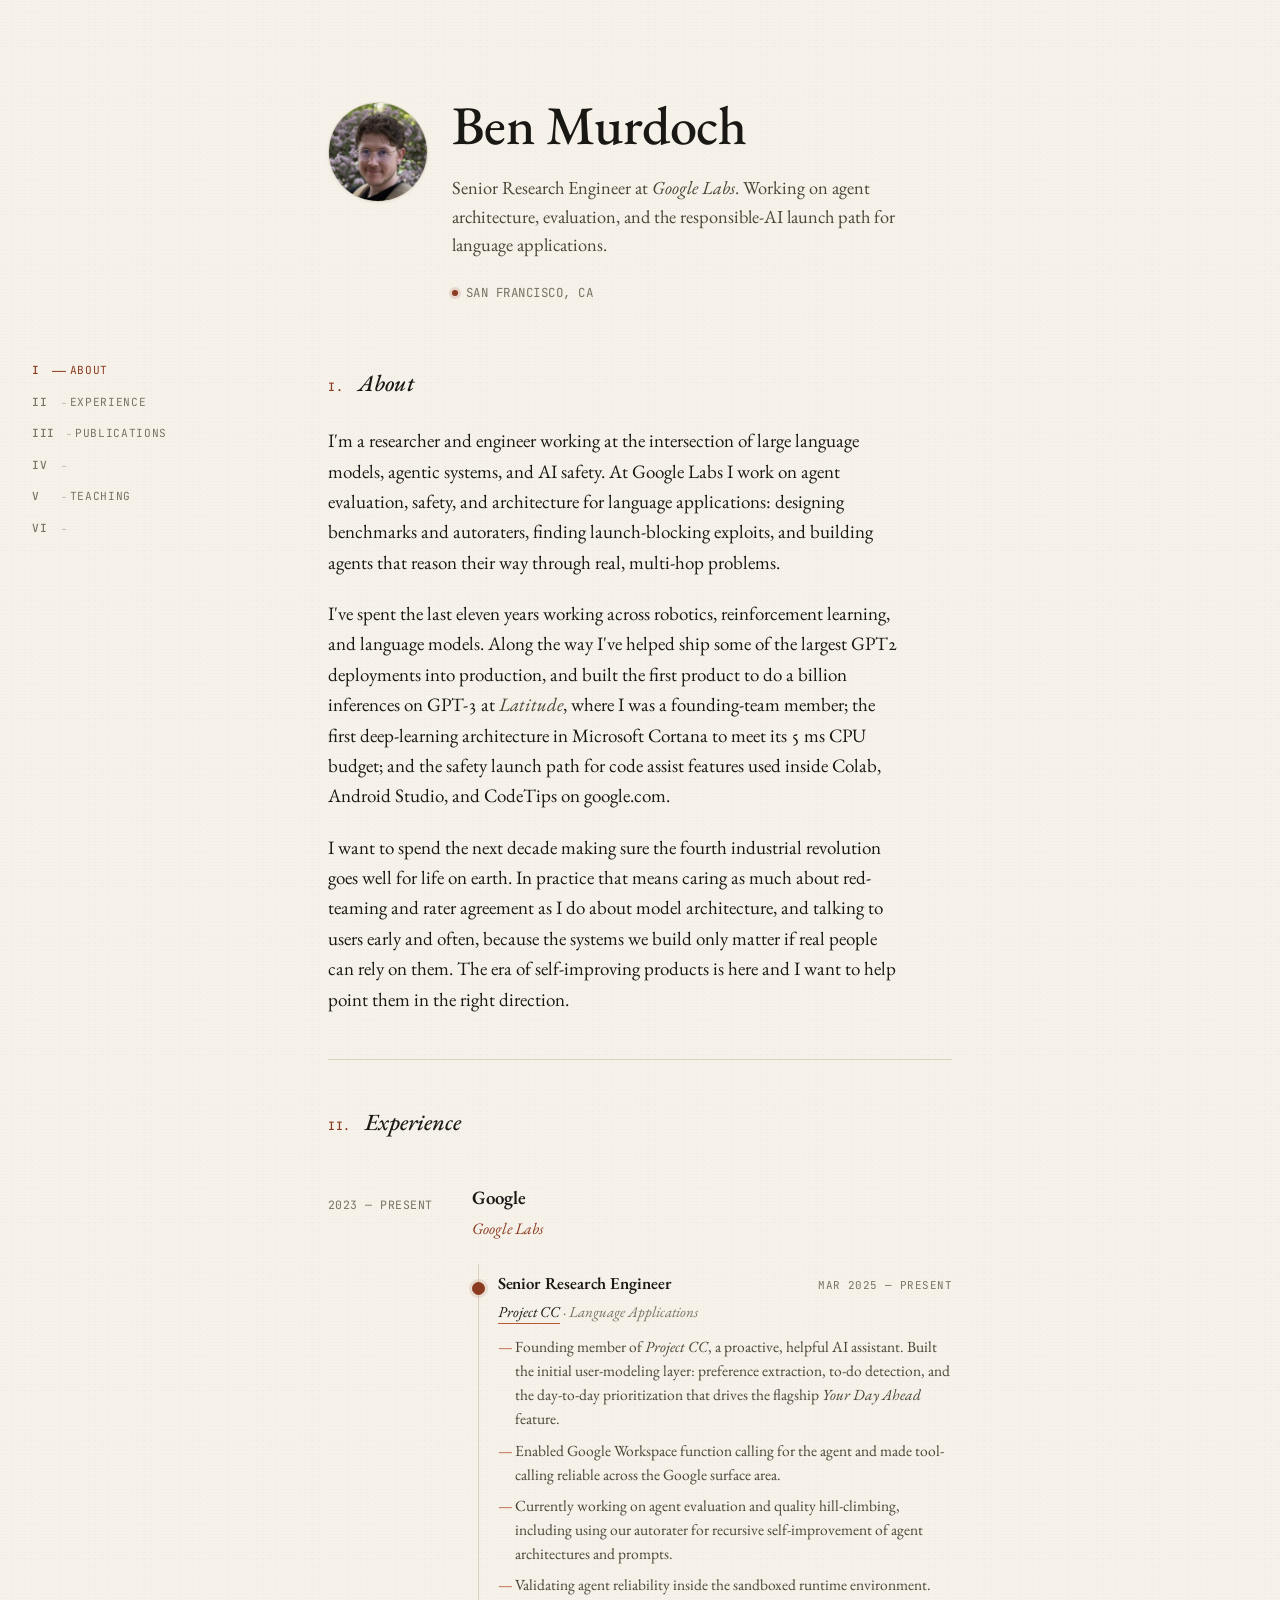
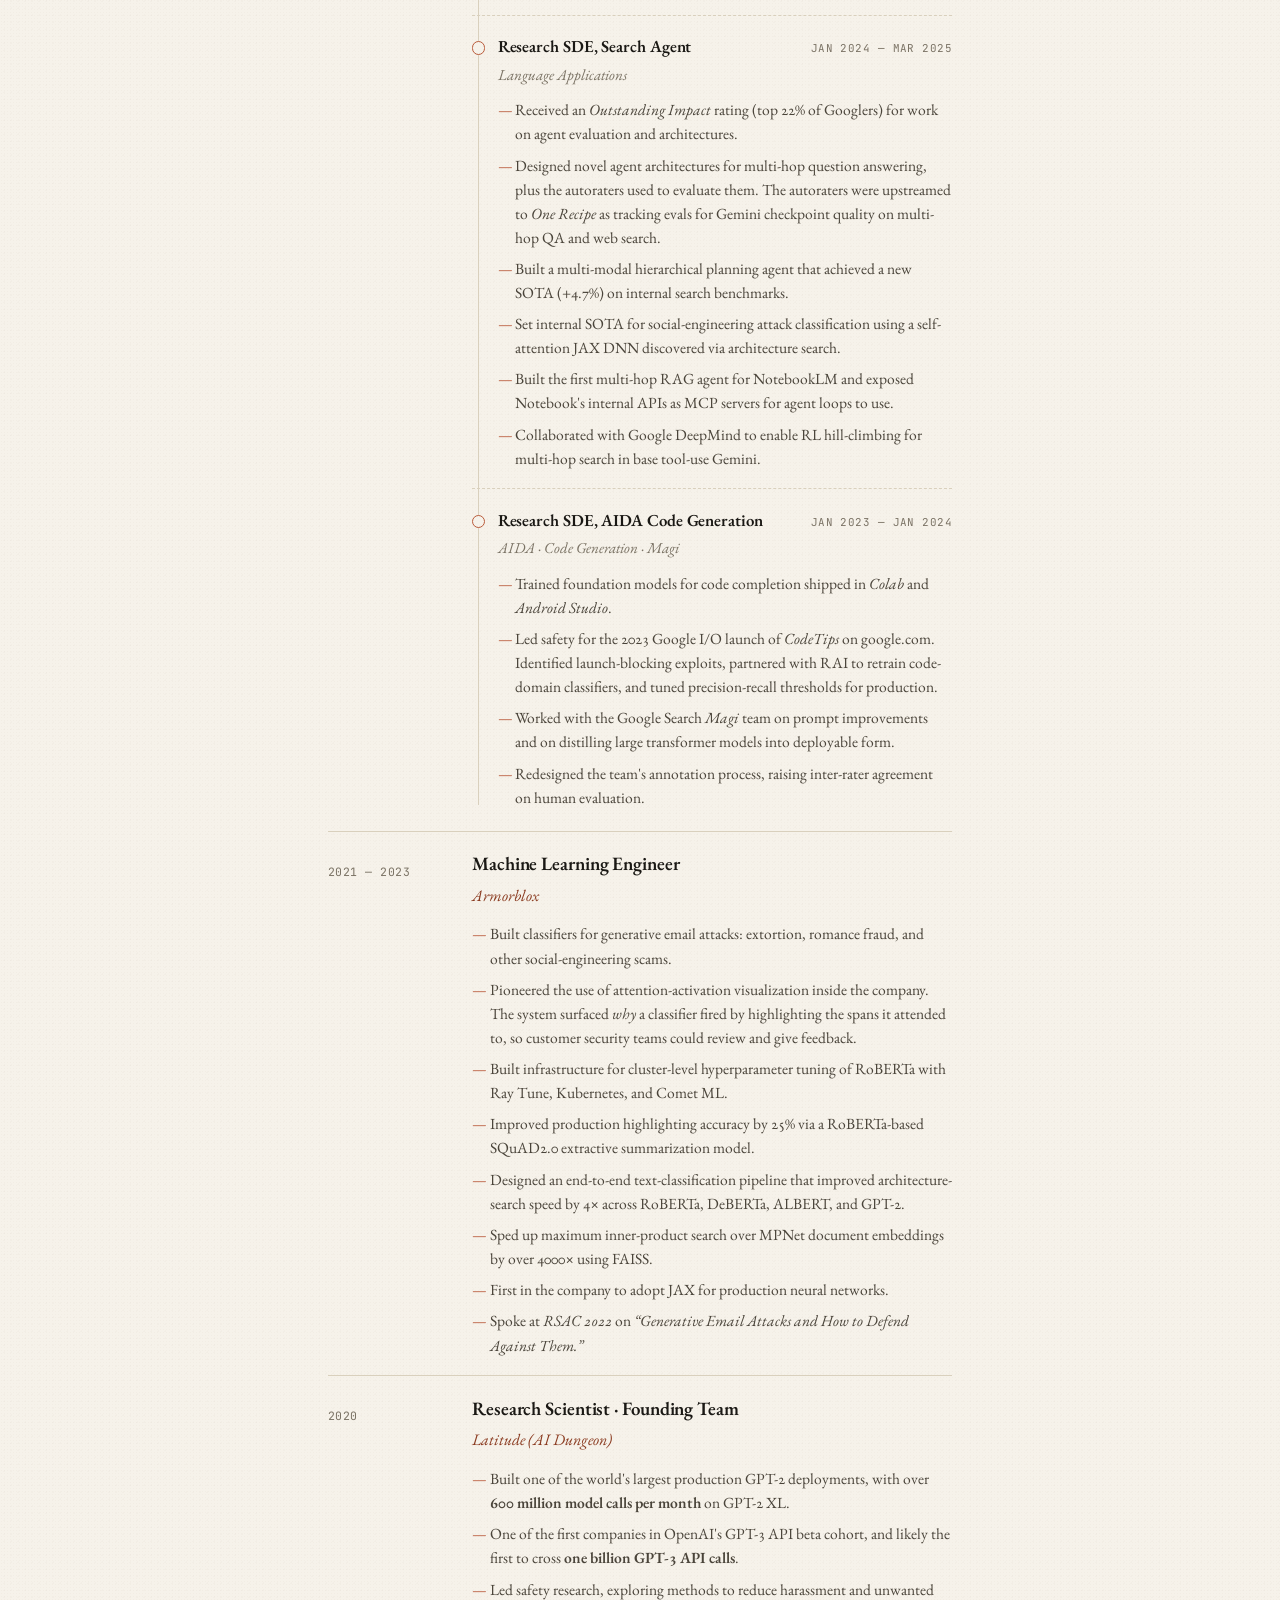
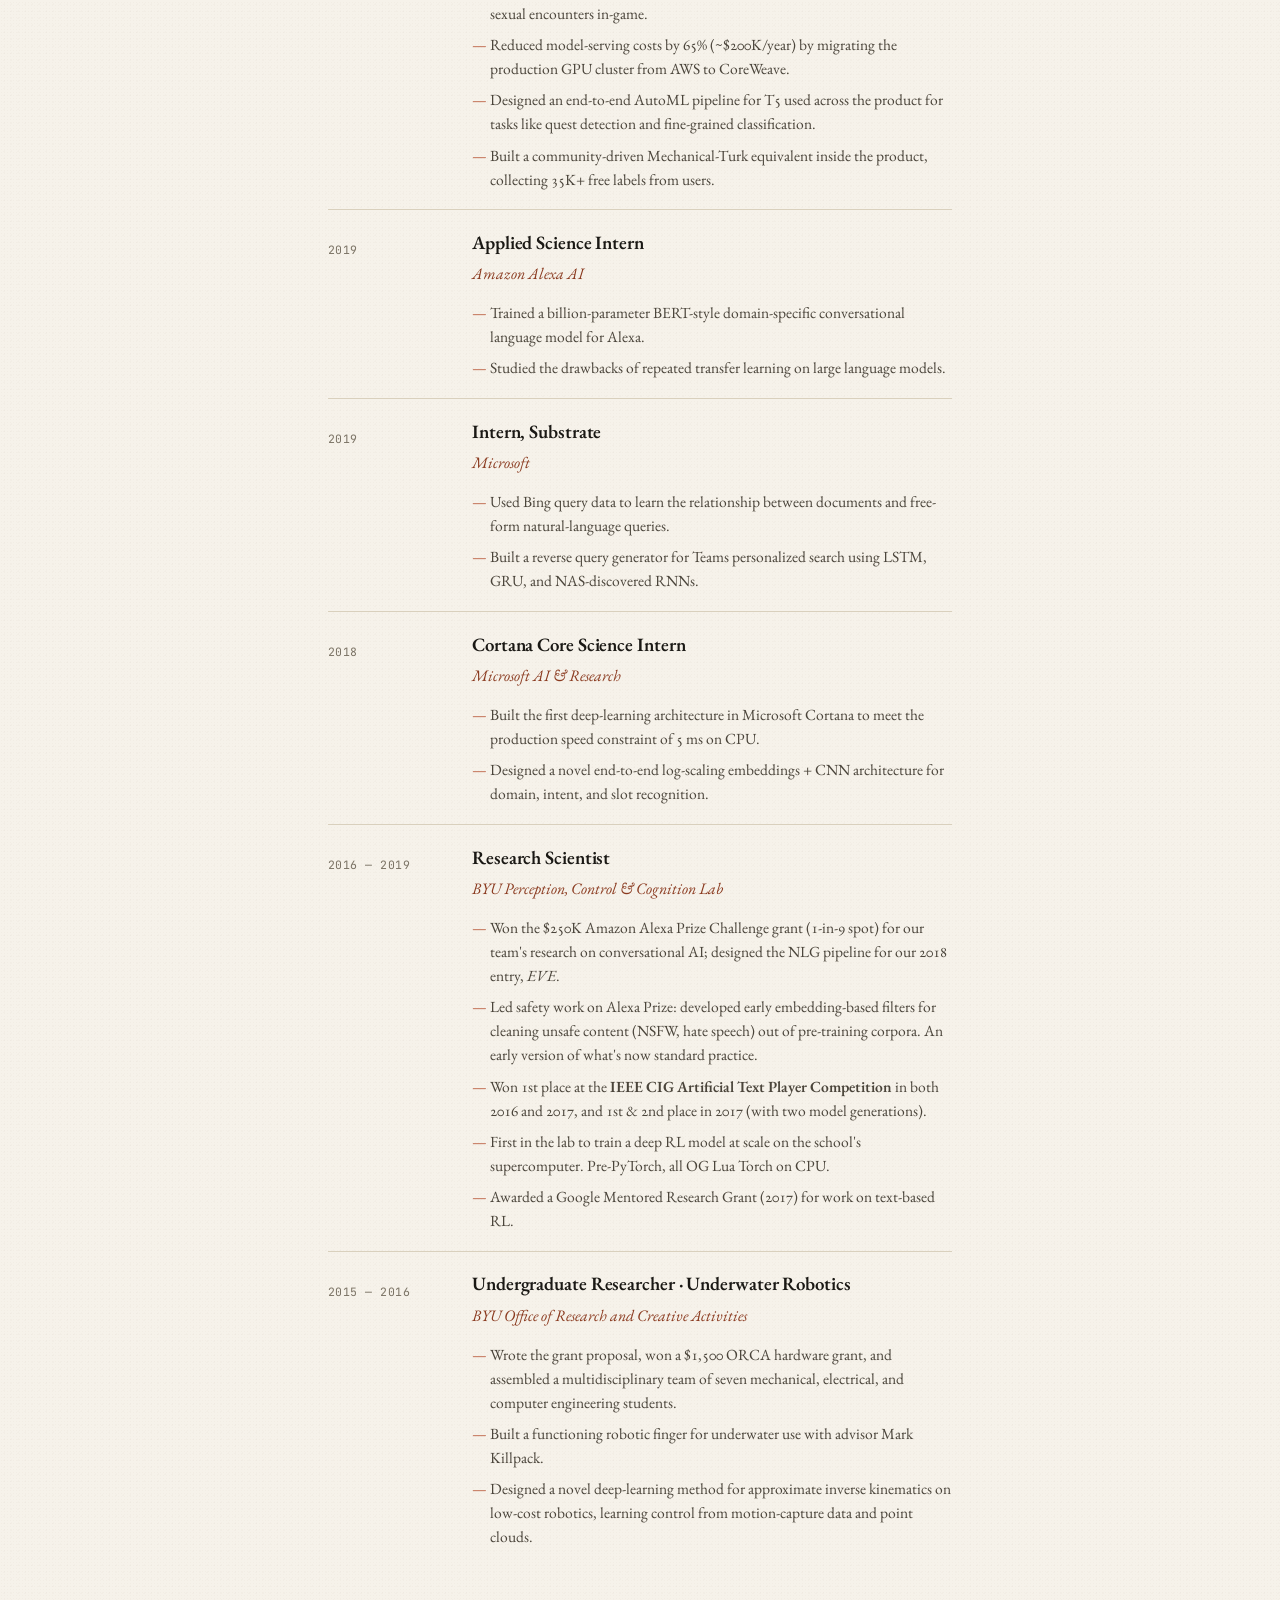
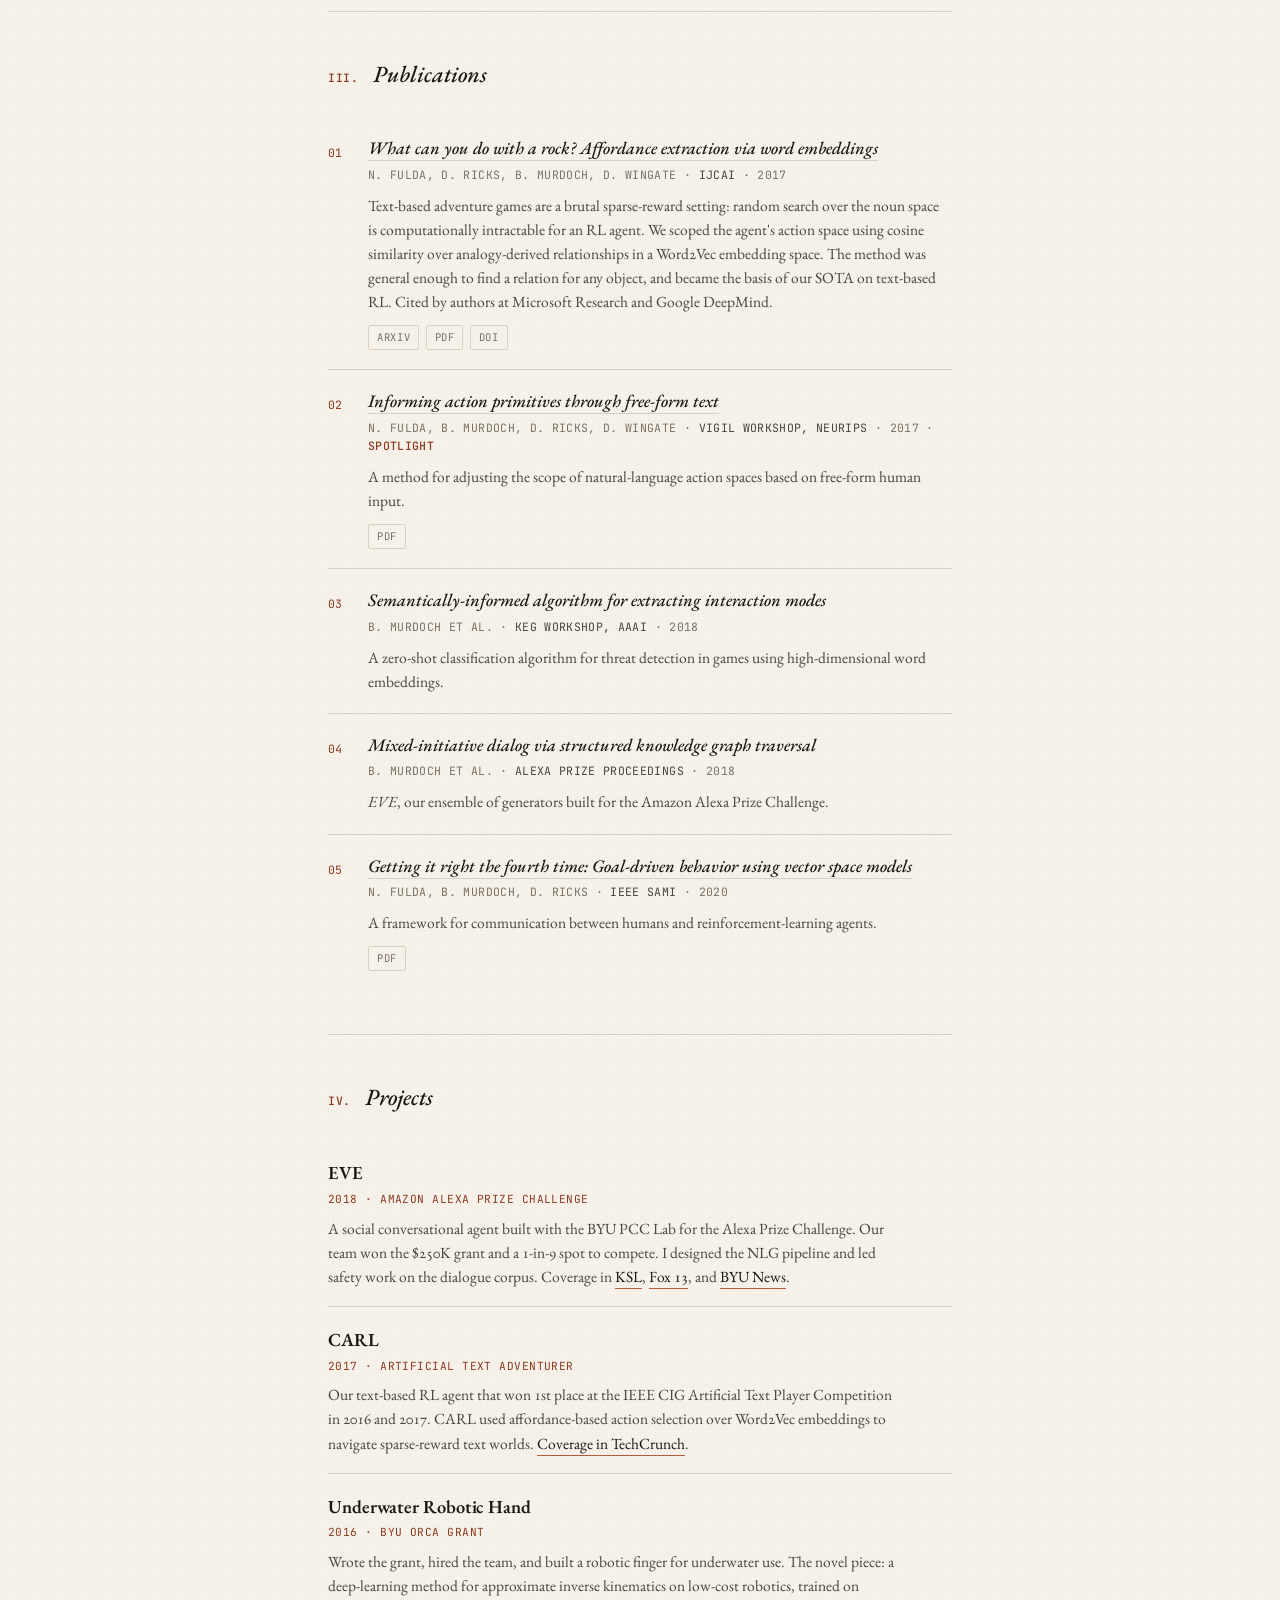
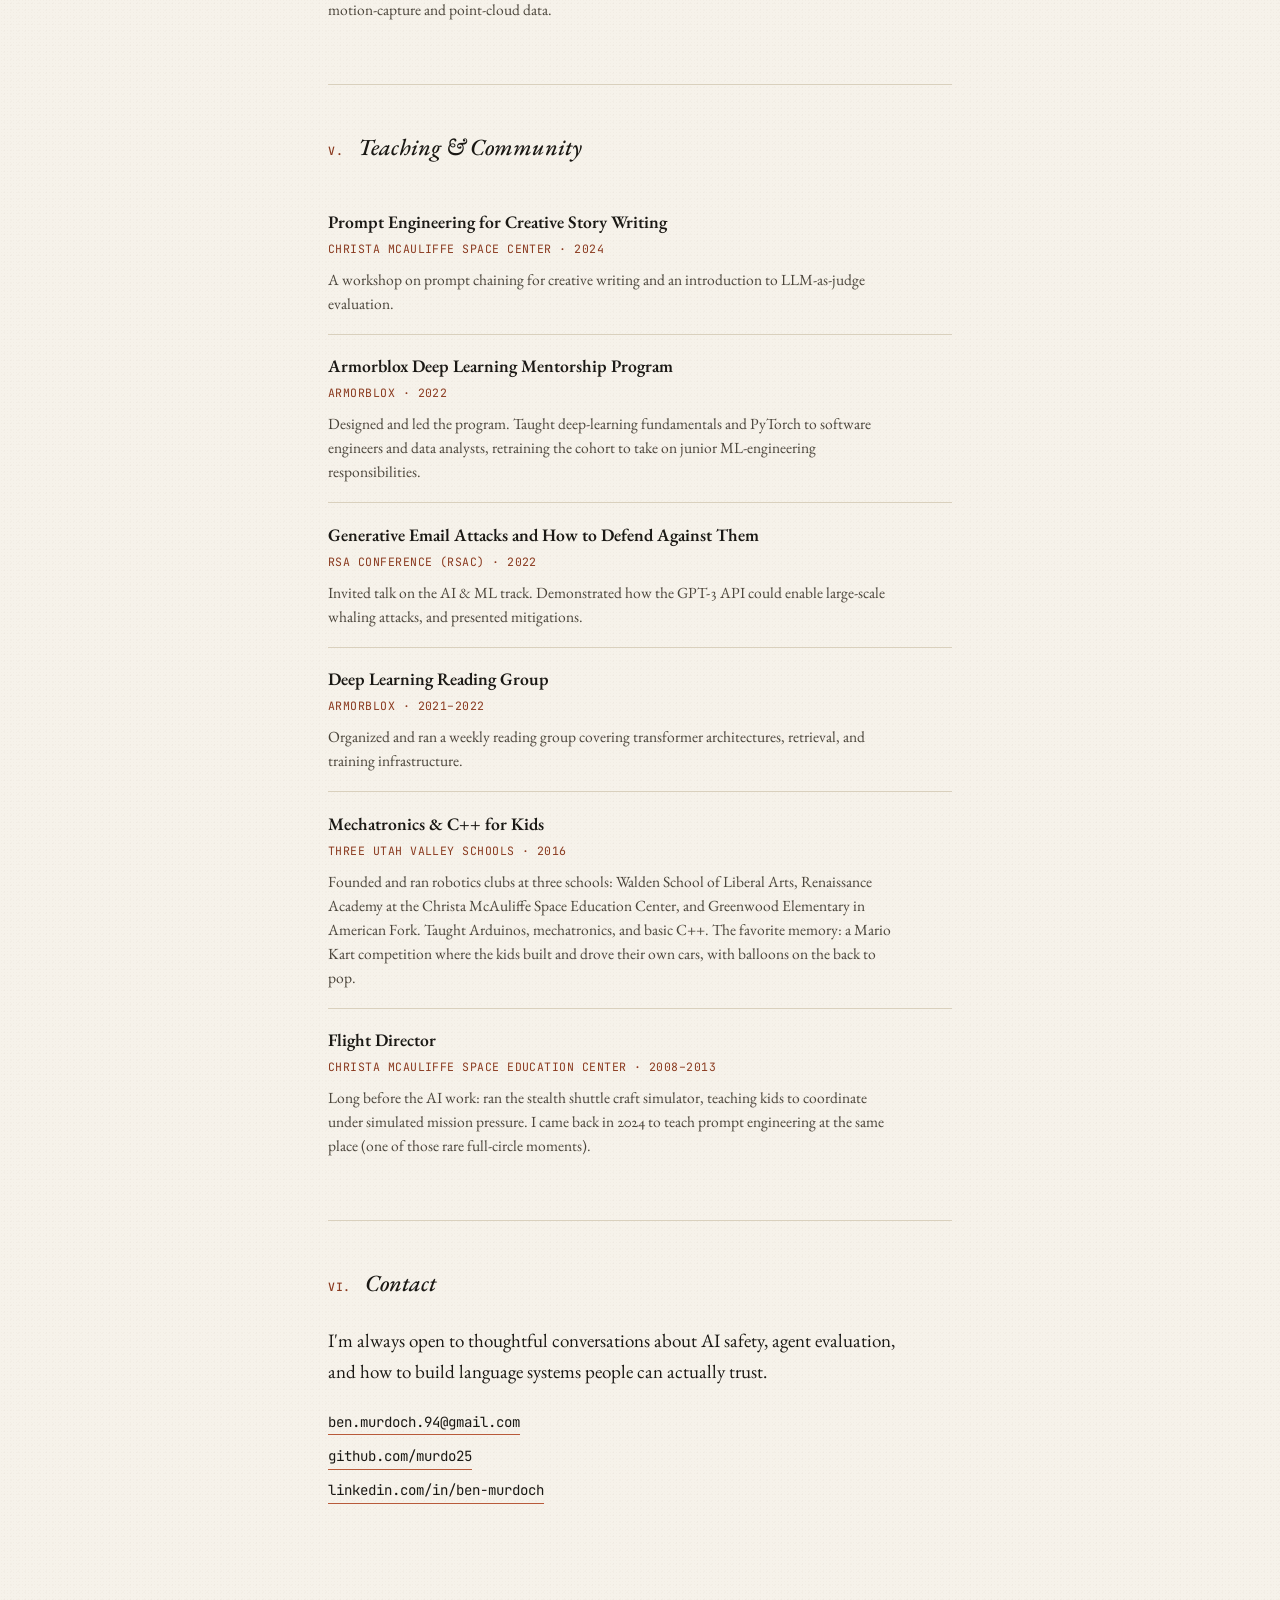
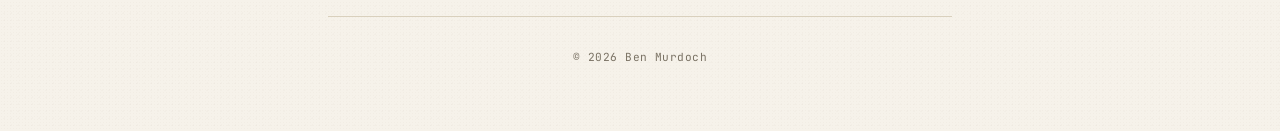
==== commit c451fd40: "Polish site: add Project CC link, fix typos and metadata - Link Project CC to labs.google.com/cc in " ====
--- a/index.html
+++ b/index.html
@@ -3,11 +3,11 @@
 <head>
   <meta charset="UTF-8" />
   <meta name="viewport" content="width=device-width, initial-scale=1.0" />
-  <meta name="description" content="Ben Murdoch — Research SDE at Google Labs. AI safety, search agents, and language applications." />
+  <meta name="description" content="Ben Murdoch — Senior Research Engineer at Google Labs. AI safety, search agents, and language applications." />
   <meta name="author" content="Ben Murdoch" />
 
   <meta property="og:title" content="Ben Murdoch" />
-  <meta property="og:description" content="Research SDE at Google Labs. AI safety, search agents, and language applications." />
+  <meta property="og:description" content="Senior Research Engineer at Google Labs. AI safety, search agents, and language applications." />
   <meta property="og:type" content="website" />
 
   <title>Ben Murdoch</title>
@@ -772,7 +772,7 @@
       <li><a href="#about" data-section="about"><span class="nav-num">i</span><span class="nav-label">About</span></a></li>
       <li><a href="#experience" data-section="experience"><span class="nav-num">ii</span><span class="nav-label">Experience</span></a></li>
       <li><a href="#publications" data-section="publications"><span class="nav-num">iii</span><span class="nav-label">Publications</span></a></li>
-      <li><a href="#writing" data-section="writing"><span class="nav-num">iv</span><span class="nav-label">Projects</span></a></li>
+      <li><a href="#projects" data-section="projects"><span class="nav-num">iv</span><span class="nav-label">Projects</span></a></li>
       <li><a href="#teaching" data-section="teaching"><span class="nav-num">v</span><span class="nav-label">Teaching</span></a></li>
       <li><a href="#contact" data-section="contact"><span class="nav-num">vi</span><span class="nav-label">Contact</span></a></li>
     </ul>
@@ -781,7 +781,7 @@
   <main>
     <!-- ============ HEADER ============ -->
     <header class="masthead">
-      <img class="avatar" src="[data-uri]" alt="Ben Murdoch" width="80" height="80" />
+      <img class="avatar" src="profile.jpg" alt="Ben Murdoch" width="100" height="100" />
       <div class="masthead-text">
         <h1 class="name">Ben Murdoch</h1>
         <p class="tagline">
@@ -805,7 +805,7 @@
 	  language models, agentic systems, and AI safety. At Google Labs I
 	  work on agent evaluation, safety, and architecture for language
 	  applications: designing benchmarks and autoraters, finding
-	  launch-blocking exploits,and building agents that reason their way
+	  launch-blocking exploits, and building agents that reason their way
 	  through real, multi-hop problems.
         </p>
         <p>
@@ -824,7 +824,7 @@
 	  caring as much about red-teaming and rater agreement as I do about
 	  model architecture, and talking to users early and often, because
 	  the systems we build only matter if real people can rely on them.
-	  The era of self improving products is here and I want to help 
+	  The era of self-improving products is here and I want to help
 	  point them in the right direction.
         </p>
       </div>
@@ -849,7 +849,7 @@
                   <h4 class="subentry-role">Senior Research Engineer</h4>
                   <span class="subentry-dates">Mar 2025 &mdash; Present</span>
                 </div>
-                <p class="subentry-team">Project CC &middot; Language Applications</p>
+                <p class="subentry-team"><a href="https://labs.google.com/cc/">Project CC</a> &middot; Language Applications</p>
                 <ul class="entry-points">
                   <li>Founding member of <em>Project CC</em>, a proactive, helpful AI assistant. Built the initial user-modeling layer: preference extraction, to-do detection, and the day-to-day prioritization that drives the flagship <em>Your Day Ahead</em> feature.</li>
                   <li>Enabled Google Workspace function calling for the agent and made tool-calling reliable across the Google surface area.</li>
@@ -1081,7 +1081,7 @@
     </section>
 
     <!-- ============ WRITING / PROJECTS ============ -->
-    <section id="writing" class="section">
+    <section id="projects" class="section">
       <h2 class="section-title"><span class="numeral">iv.</span> Projects</h2>
       <ol class="projects">
         <li class="project">
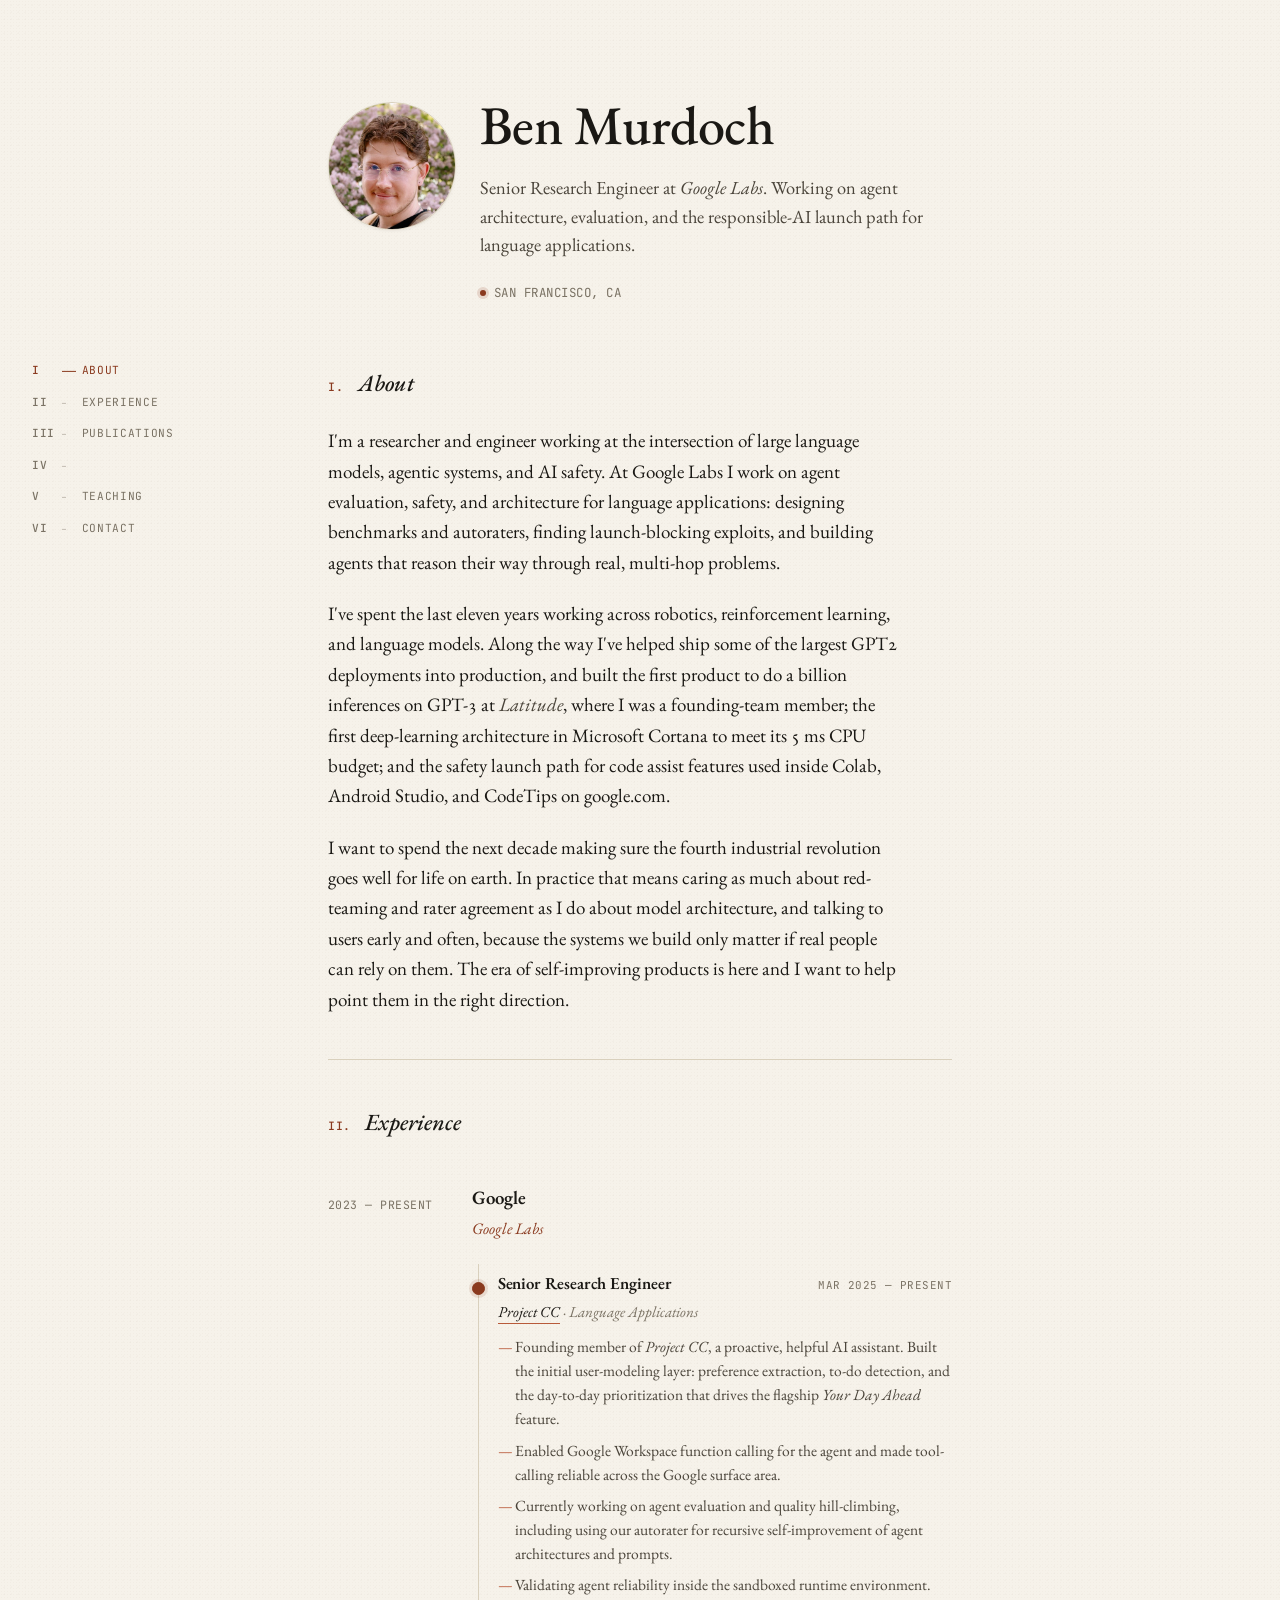
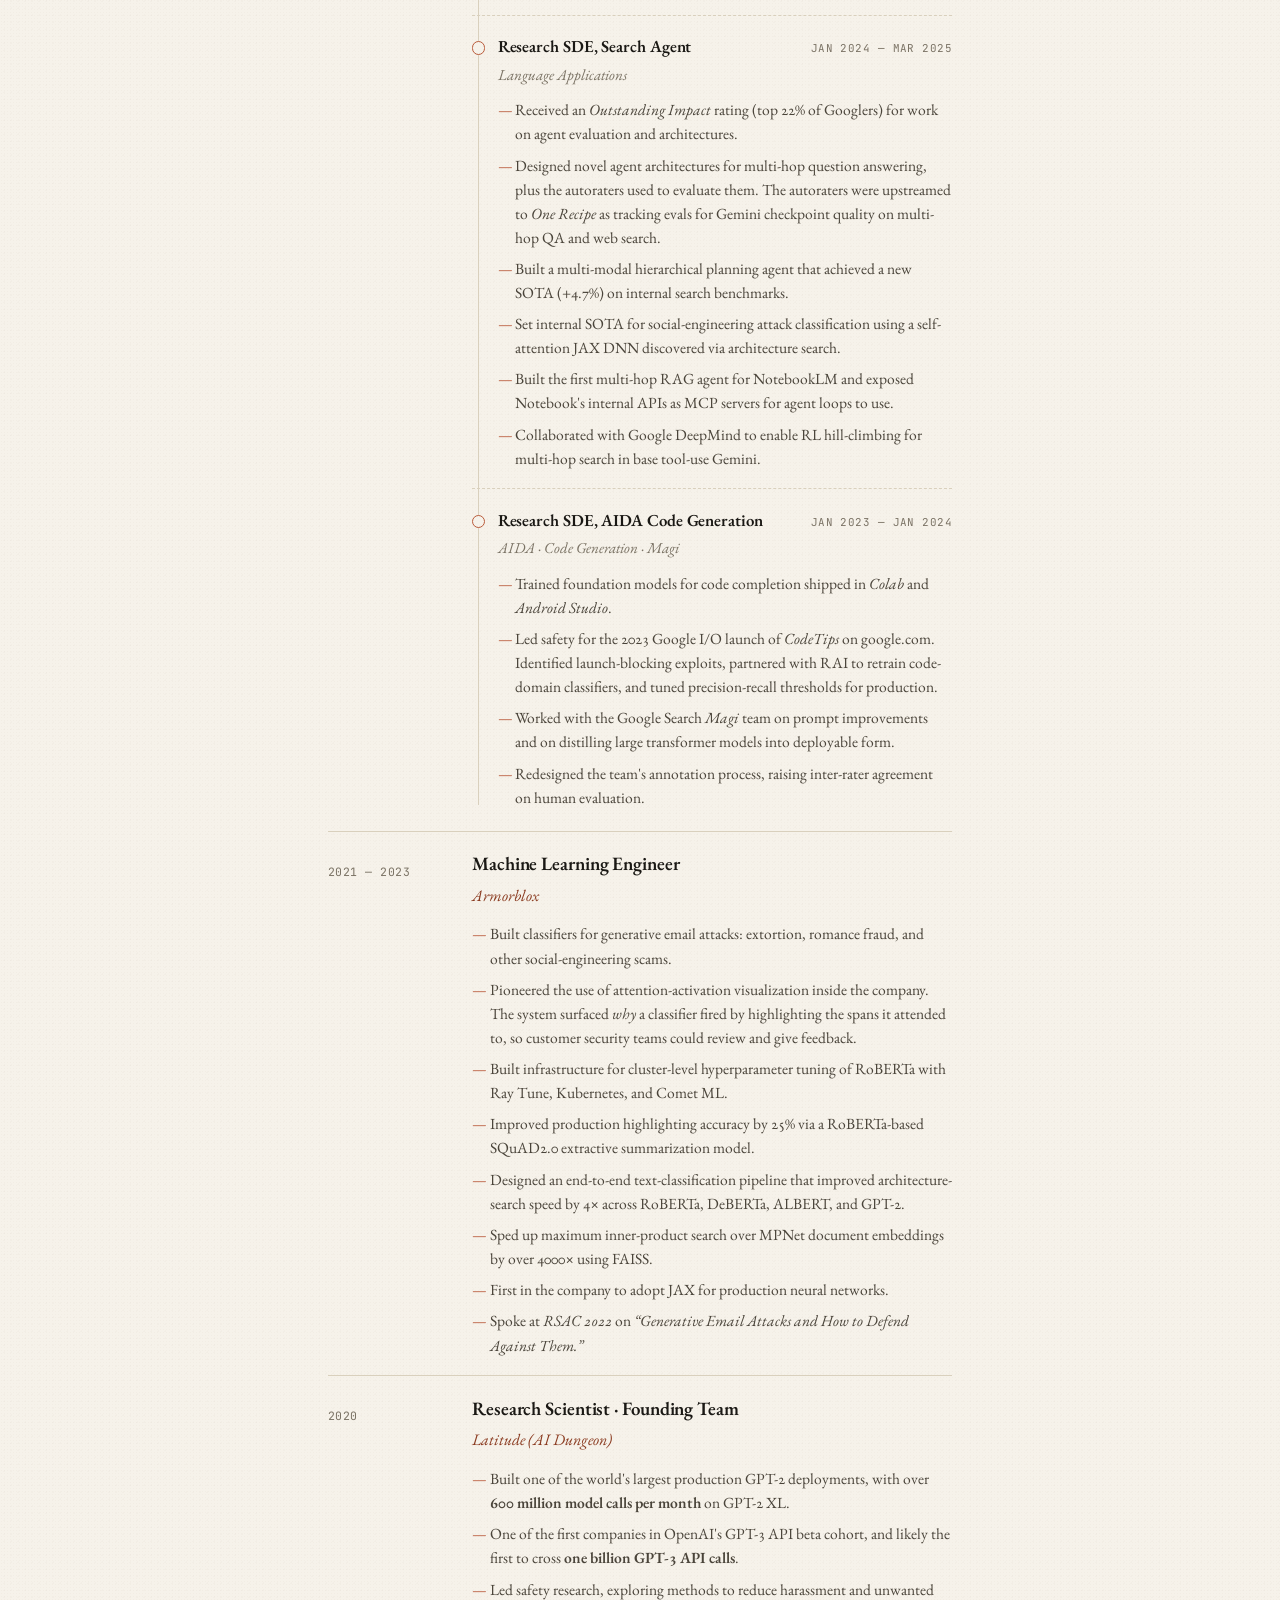
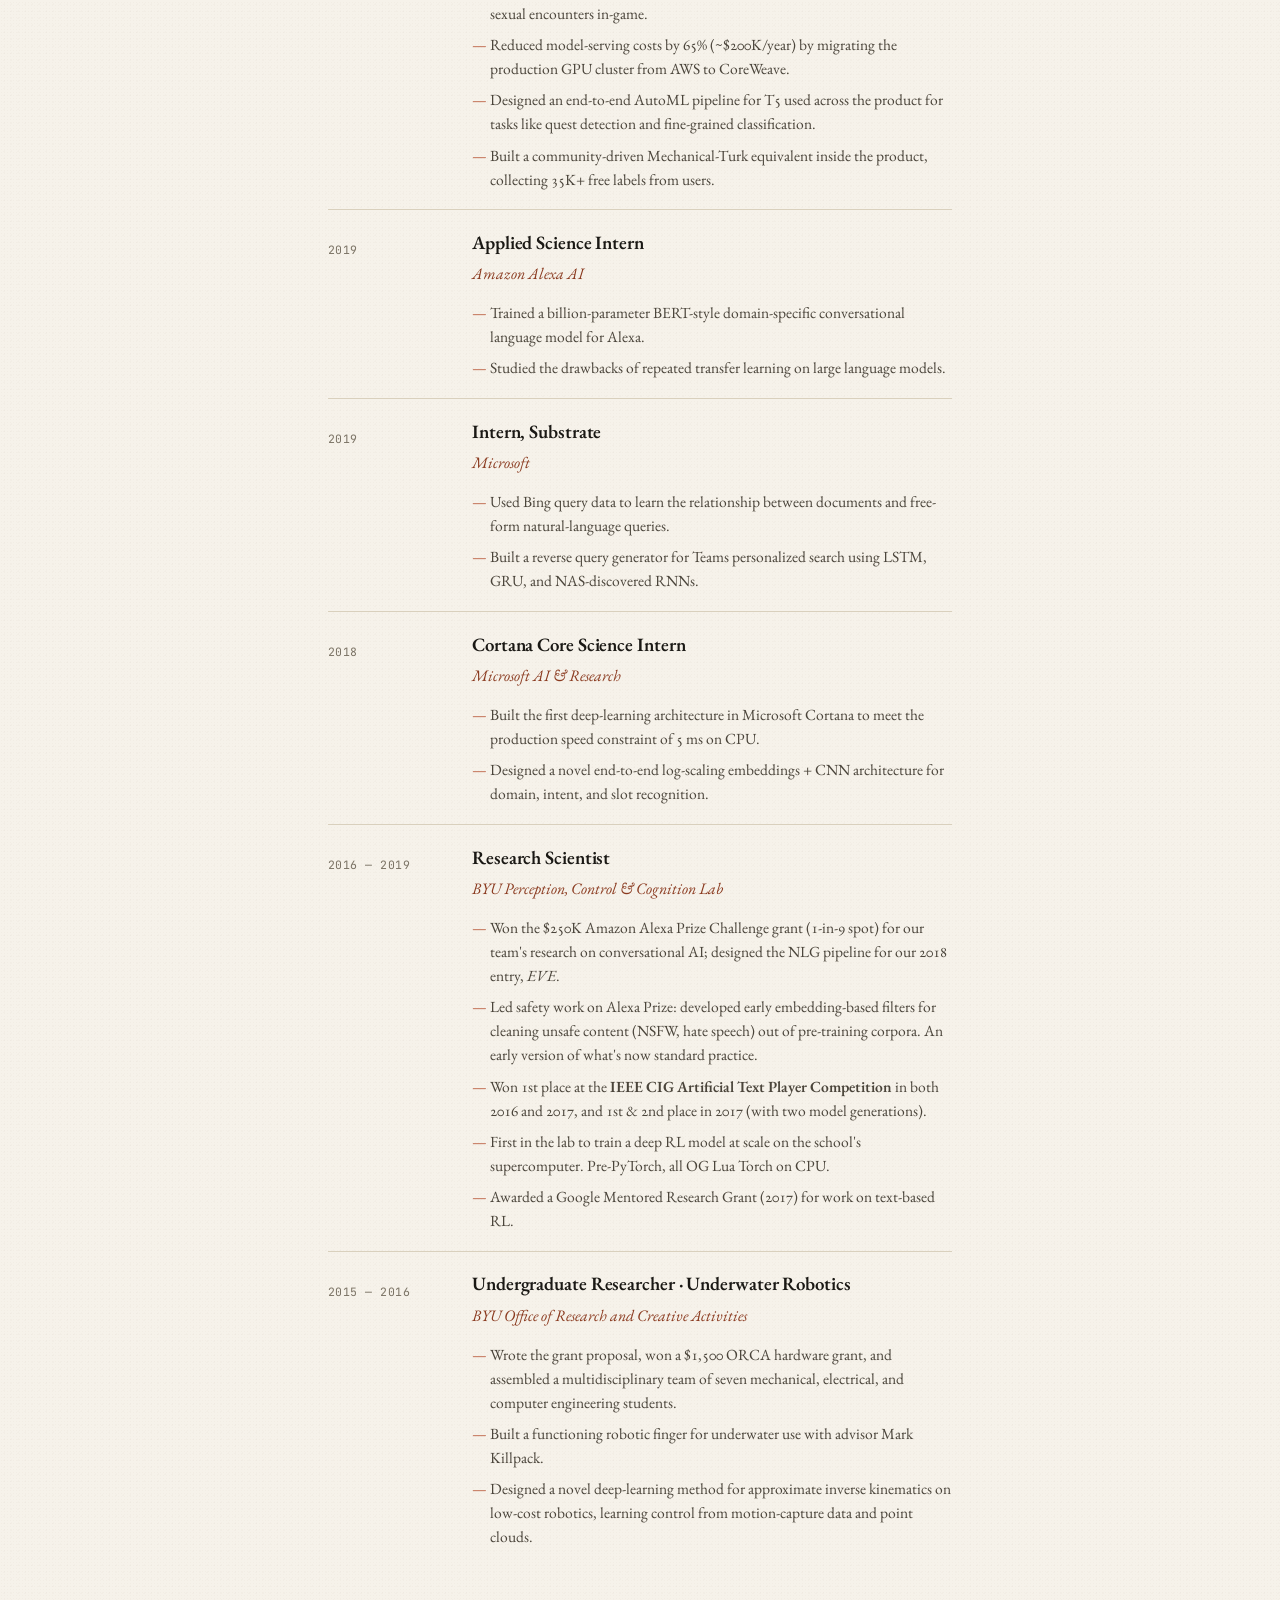
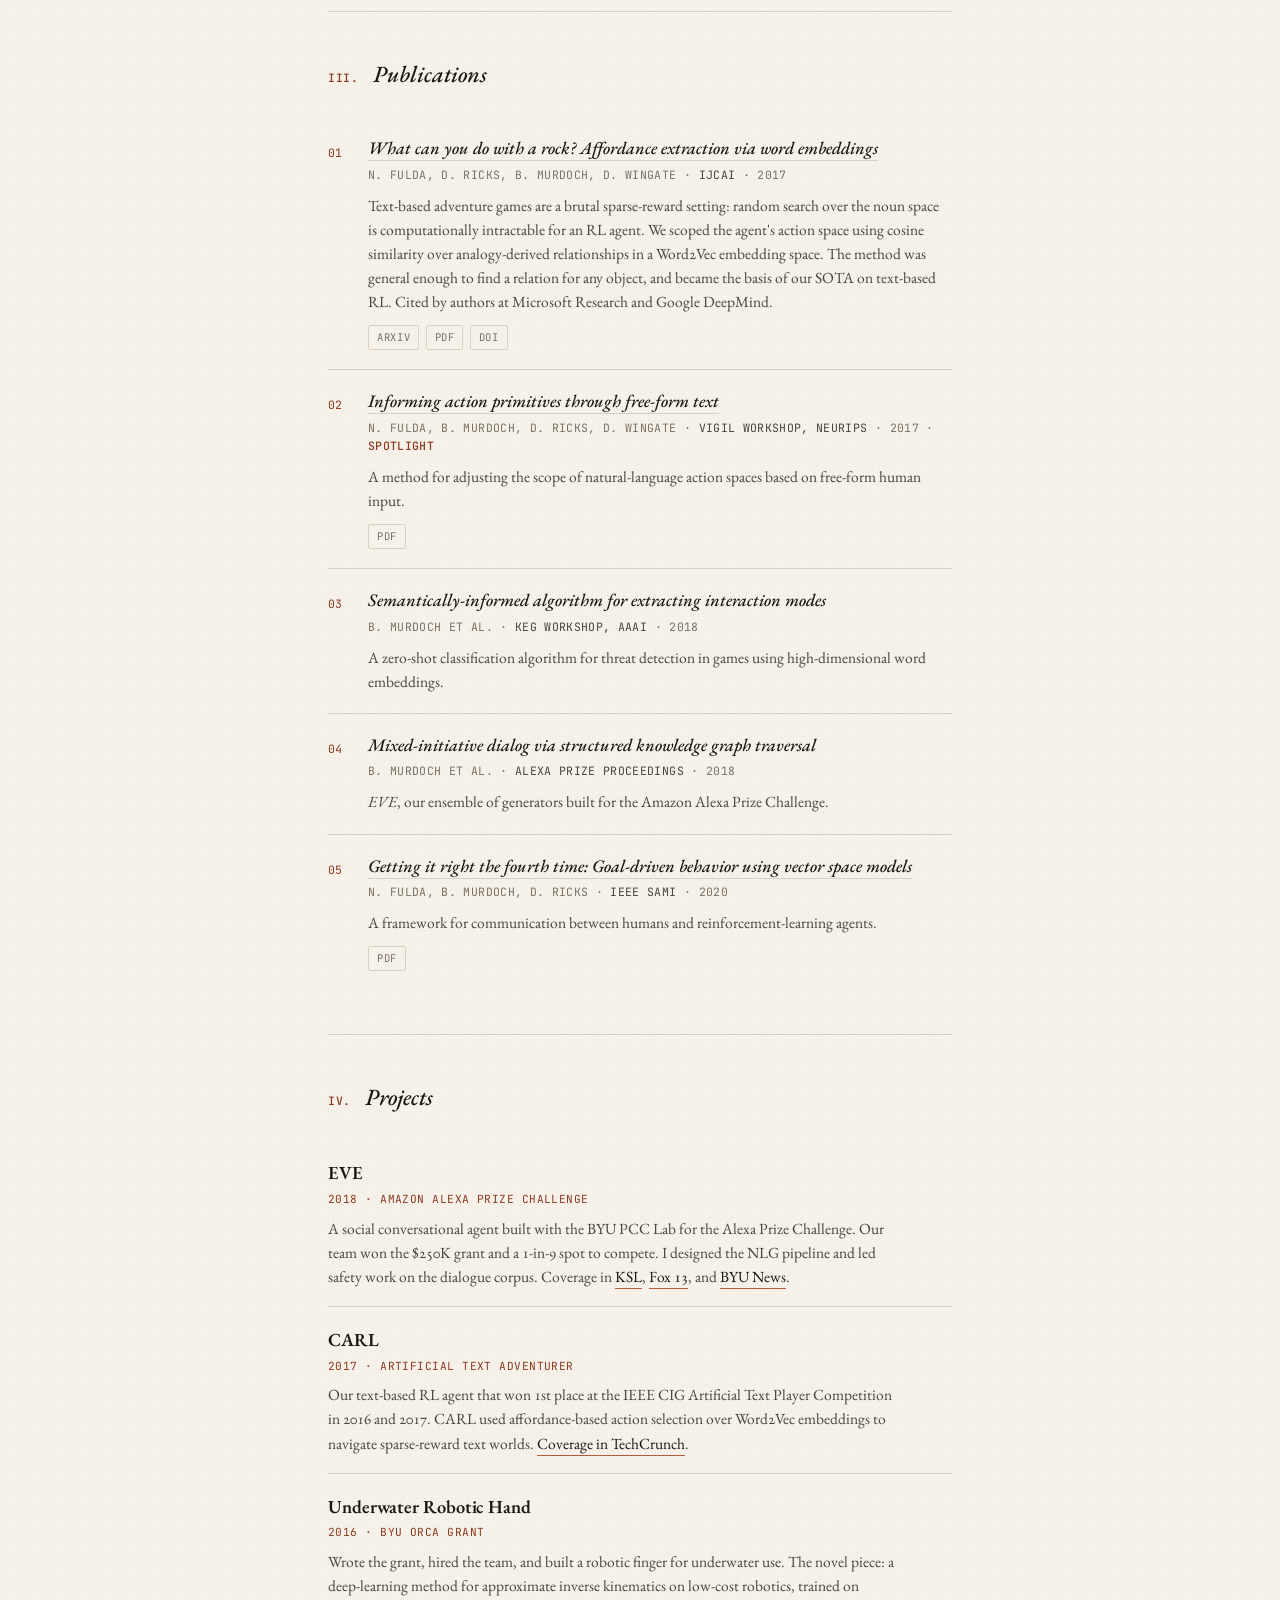
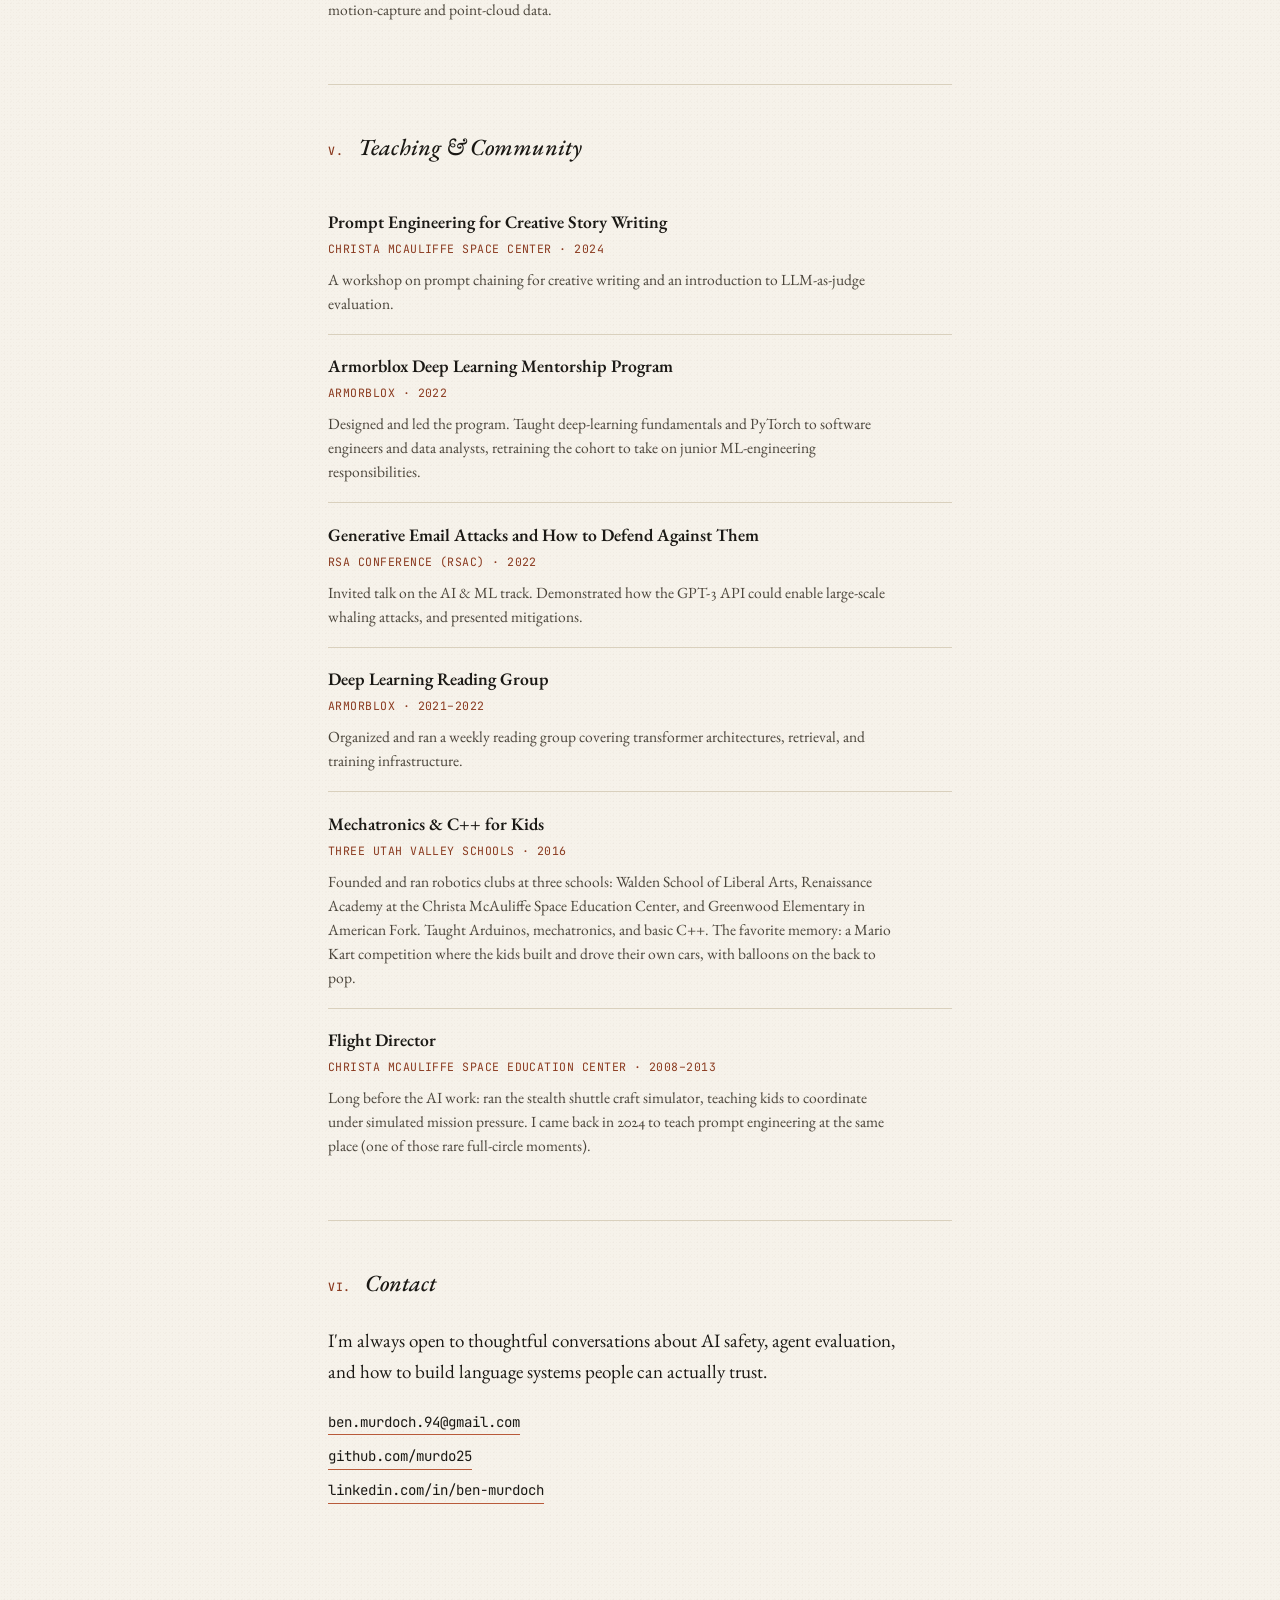
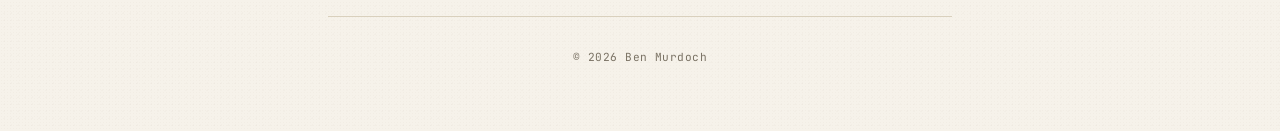
==== commit 5aaa9182: "Polish avatar, side-nav alignment, and bottom-of-page scrollspy - Resize profile.jpg from 1800x1800 " ====
--- a/index.html
+++ b/index.html
@@ -113,8 +113,8 @@
 }
 
 .avatar {
-  width: 100px;
-  height: 100px;
+  width: 128px;
+  height: 128px;
   border-radius: 50%;
   object-fit: cover;
   flex-shrink: 0;
@@ -125,8 +125,8 @@
 
 @media (max-width: 640px) {
   .avatar {
-    width: 64px;
-    height: 64px;
+    width: 80px;
+    height: 80px;
   }
 }
 
@@ -693,7 +693,7 @@
 .side-nav a {
   display: flex;
   align-items: center;
-  gap: 1.25rem;
+  gap: 1.6rem;
   padding: 0.4rem 0.5rem 0.4rem 0;
   font-family: var(--mono);
   font-size: 0.7rem;
@@ -713,13 +713,14 @@
 
 .side-nav .nav-num {
   display: inline-block;
-  min-width: 1.1rem;
+  width: 1.5rem;
   font-weight: 500;
   color: inherit;
   position: relative;
-}
-
-/* small bullet that grows when active */
+  text-align: left;
+}
+
+/* small bullet that grows rightward when active */
 .side-nav .nav-num::after {
   content: "";
   display: block;
@@ -727,10 +728,10 @@
   height: 1px;
   background: currentColor;
   position: absolute;
-  right: -1rem;
+  left: calc(100% + 0.35rem);
   top: 50%;
   opacity: 0.4;
-  transition: width 220ms ease, opacity 220ms ease, background 220ms ease;
+  transition: width 260ms cubic-bezier(0.2, 0.7, 0.2, 1), opacity 260ms ease, background 260ms ease;
 }
 
 .side-nav .nav-label {
@@ -781,7 +782,7 @@
   <main>
     <!-- ============ HEADER ============ -->
     <header class="masthead">
-      <img class="avatar" src="profile.jpg" alt="Ben Murdoch" width="100" height="100" />
+      <img class="avatar" src="profile.jpg" alt="Ben Murdoch" width="128" height="128" />
       <div class="masthead-text">
         <h1 class="name">Ben Murdoch</h1>
         <p class="tagline">
@@ -1230,18 +1231,34 @@
         .map(a => document.getElementById(a.dataset.section))
         .filter(Boolean);
 
+      function setActive(id) {
+        links.forEach(a => {
+          a.classList.toggle('is-active', a.dataset.section === id);
+        });
+      }
+
       const observer = new IntersectionObserver((entries) => {
         entries.forEach(entry => {
           if (entry.isIntersecting) {
-            const id = entry.target.id;
-            links.forEach(a => {
-              a.classList.toggle('is-active', a.dataset.section === id);
-            });
+            setActive(entry.target.id);
           }
         });
       }, { rootMargin: '-30% 0px -60% 0px', threshold: 0 });
 
       sections.forEach(s => observer.observe(s));
+
+      // When scrolled to (or very near) the bottom, force the last section
+      // active. Short pages or final sections may never enter the observer's
+      // active band before the page runs out of scroll room.
+      const lastSection = sections[sections.length - 1];
+      if (lastSection) {
+        window.addEventListener('scroll', () => {
+          const nearBottom =
+            window.innerHeight + window.scrollY >=
+            document.documentElement.scrollHeight - 4;
+          if (nearBottom) setActive(lastSection.id);
+        }, { passive: true });
+      }
     })();
   </script>
 </body>
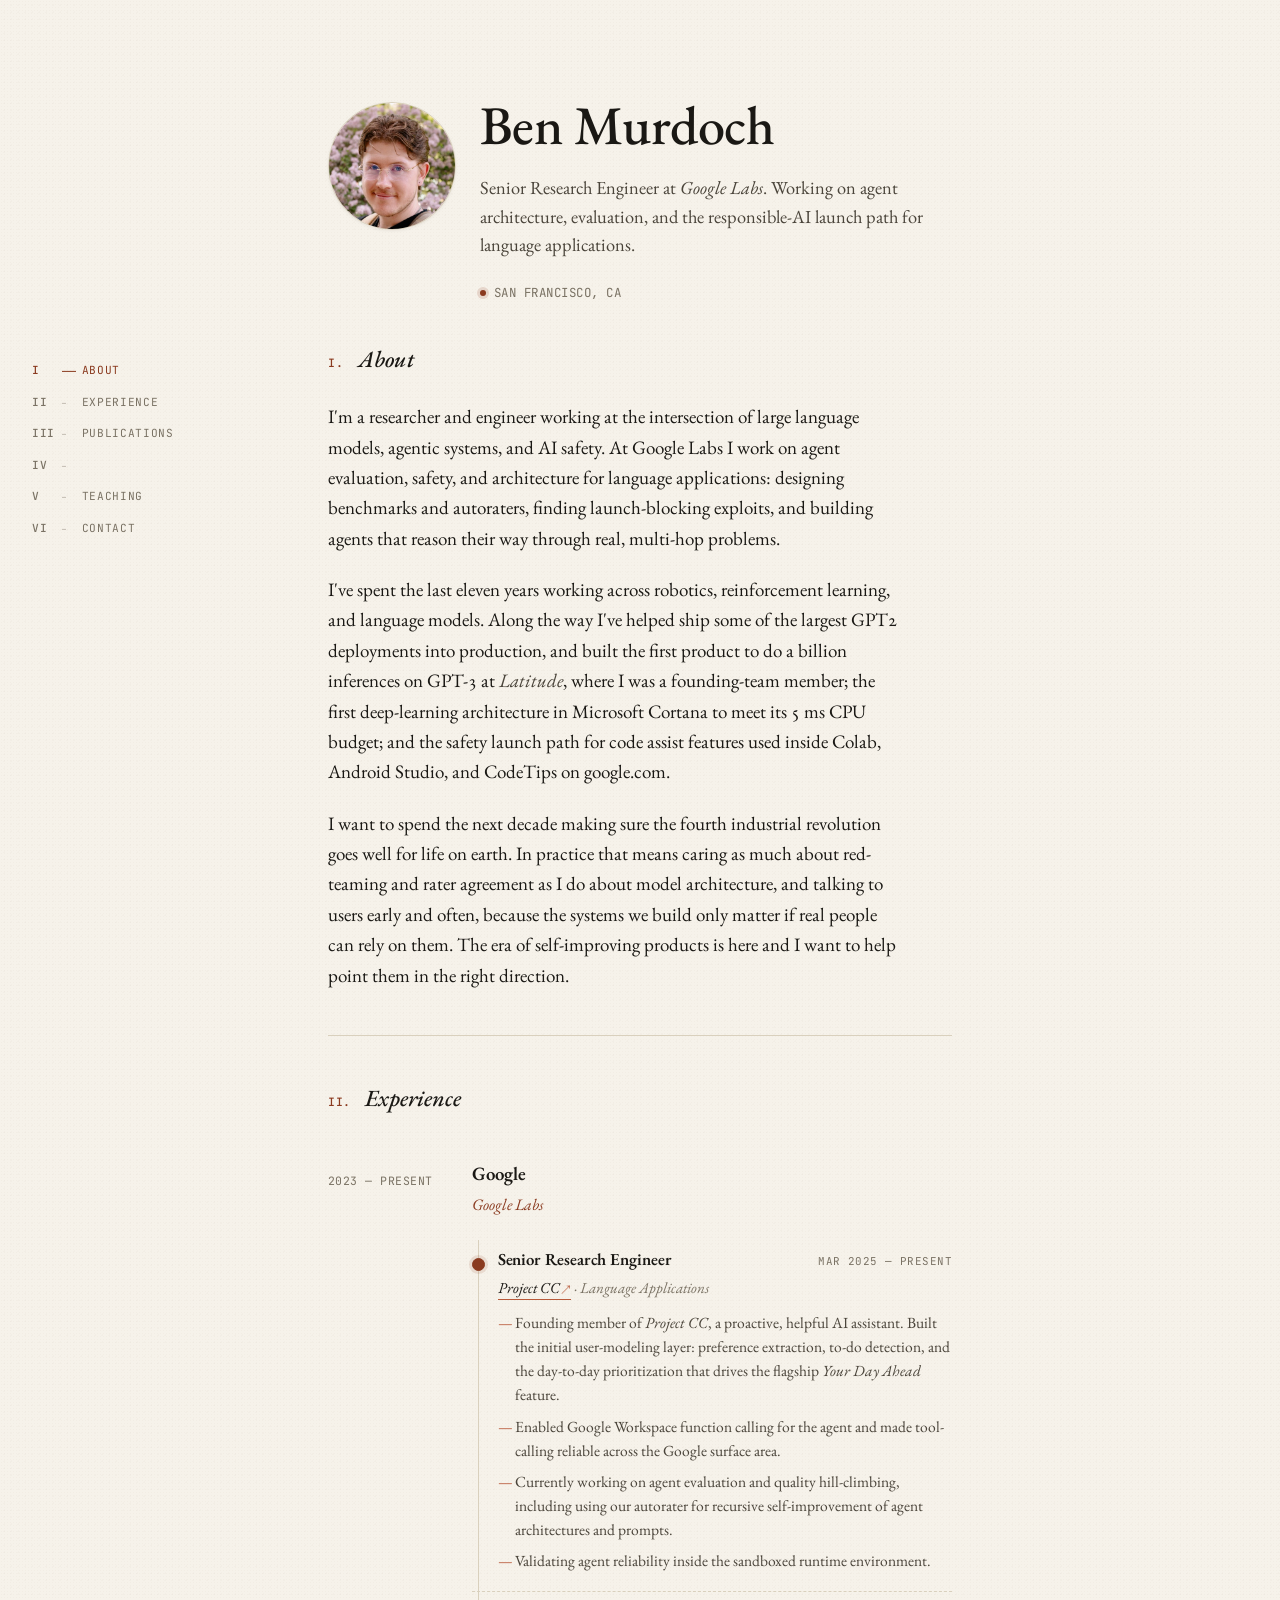
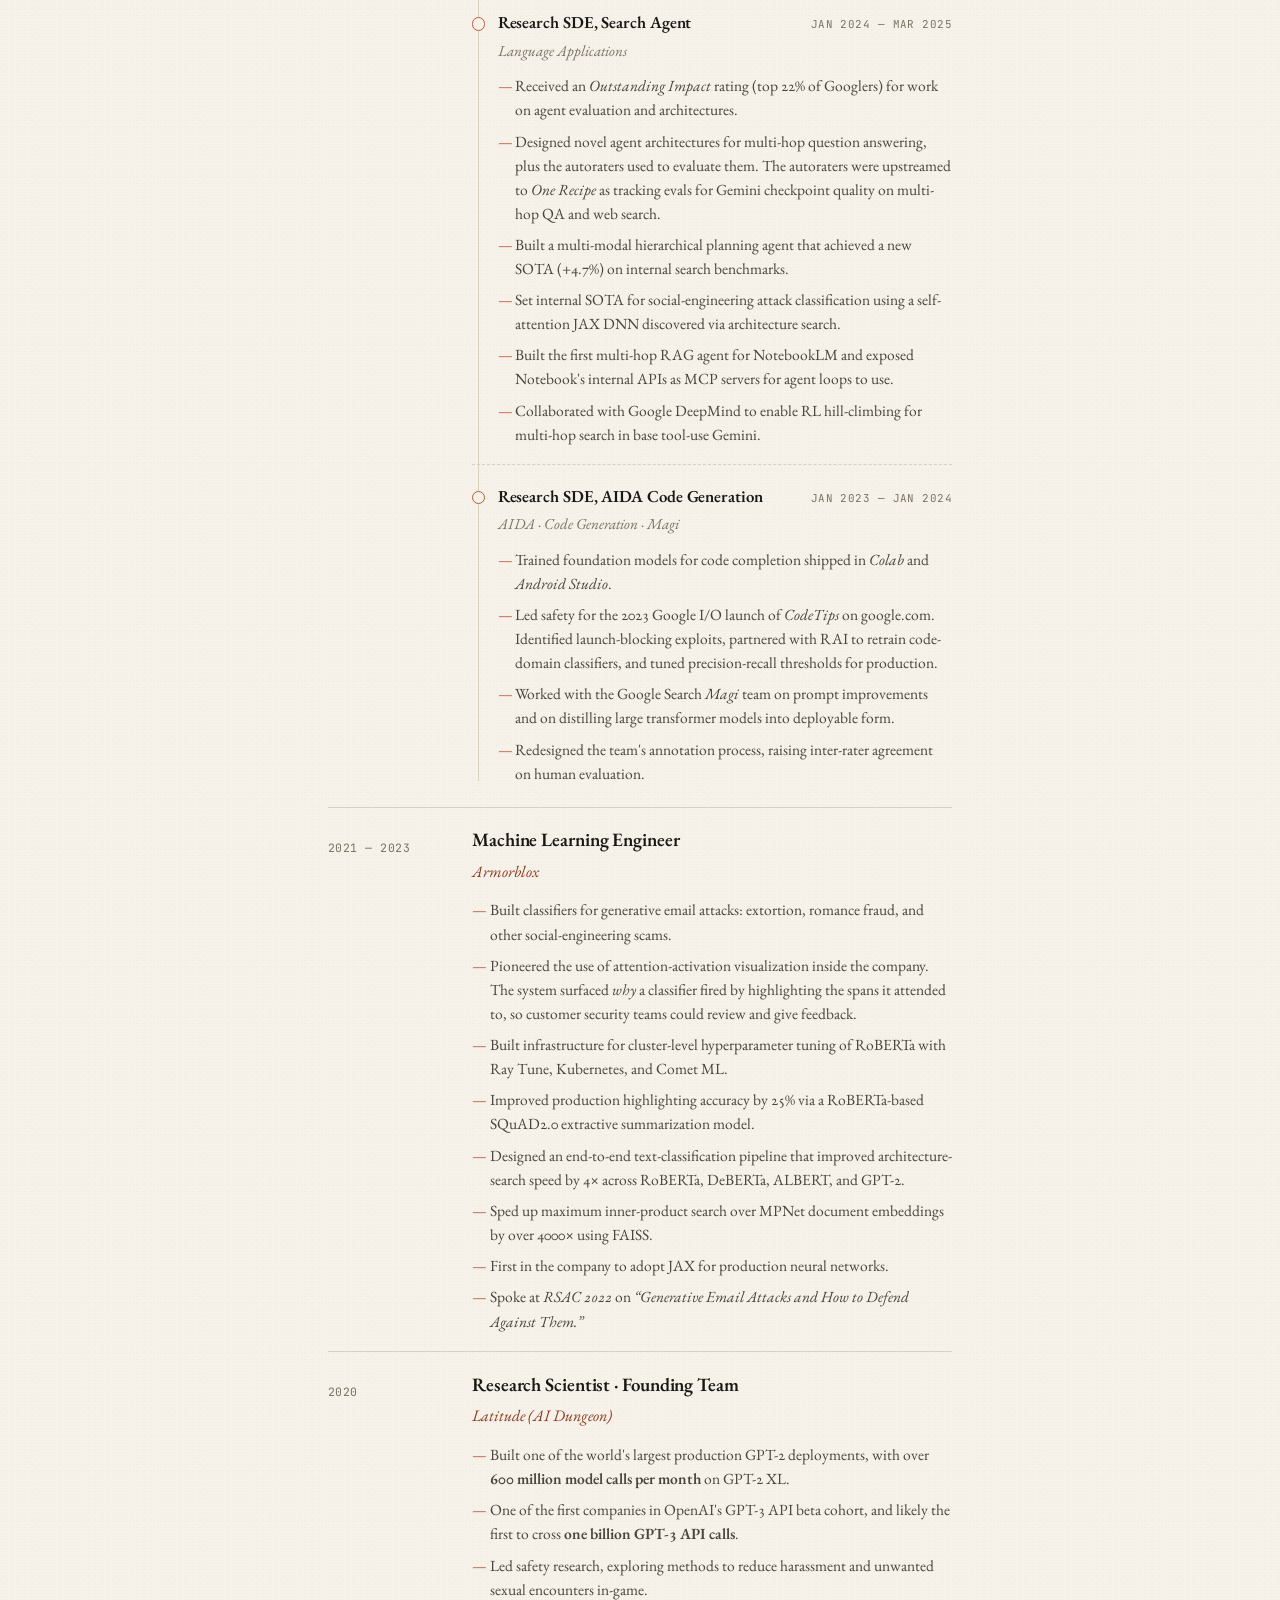
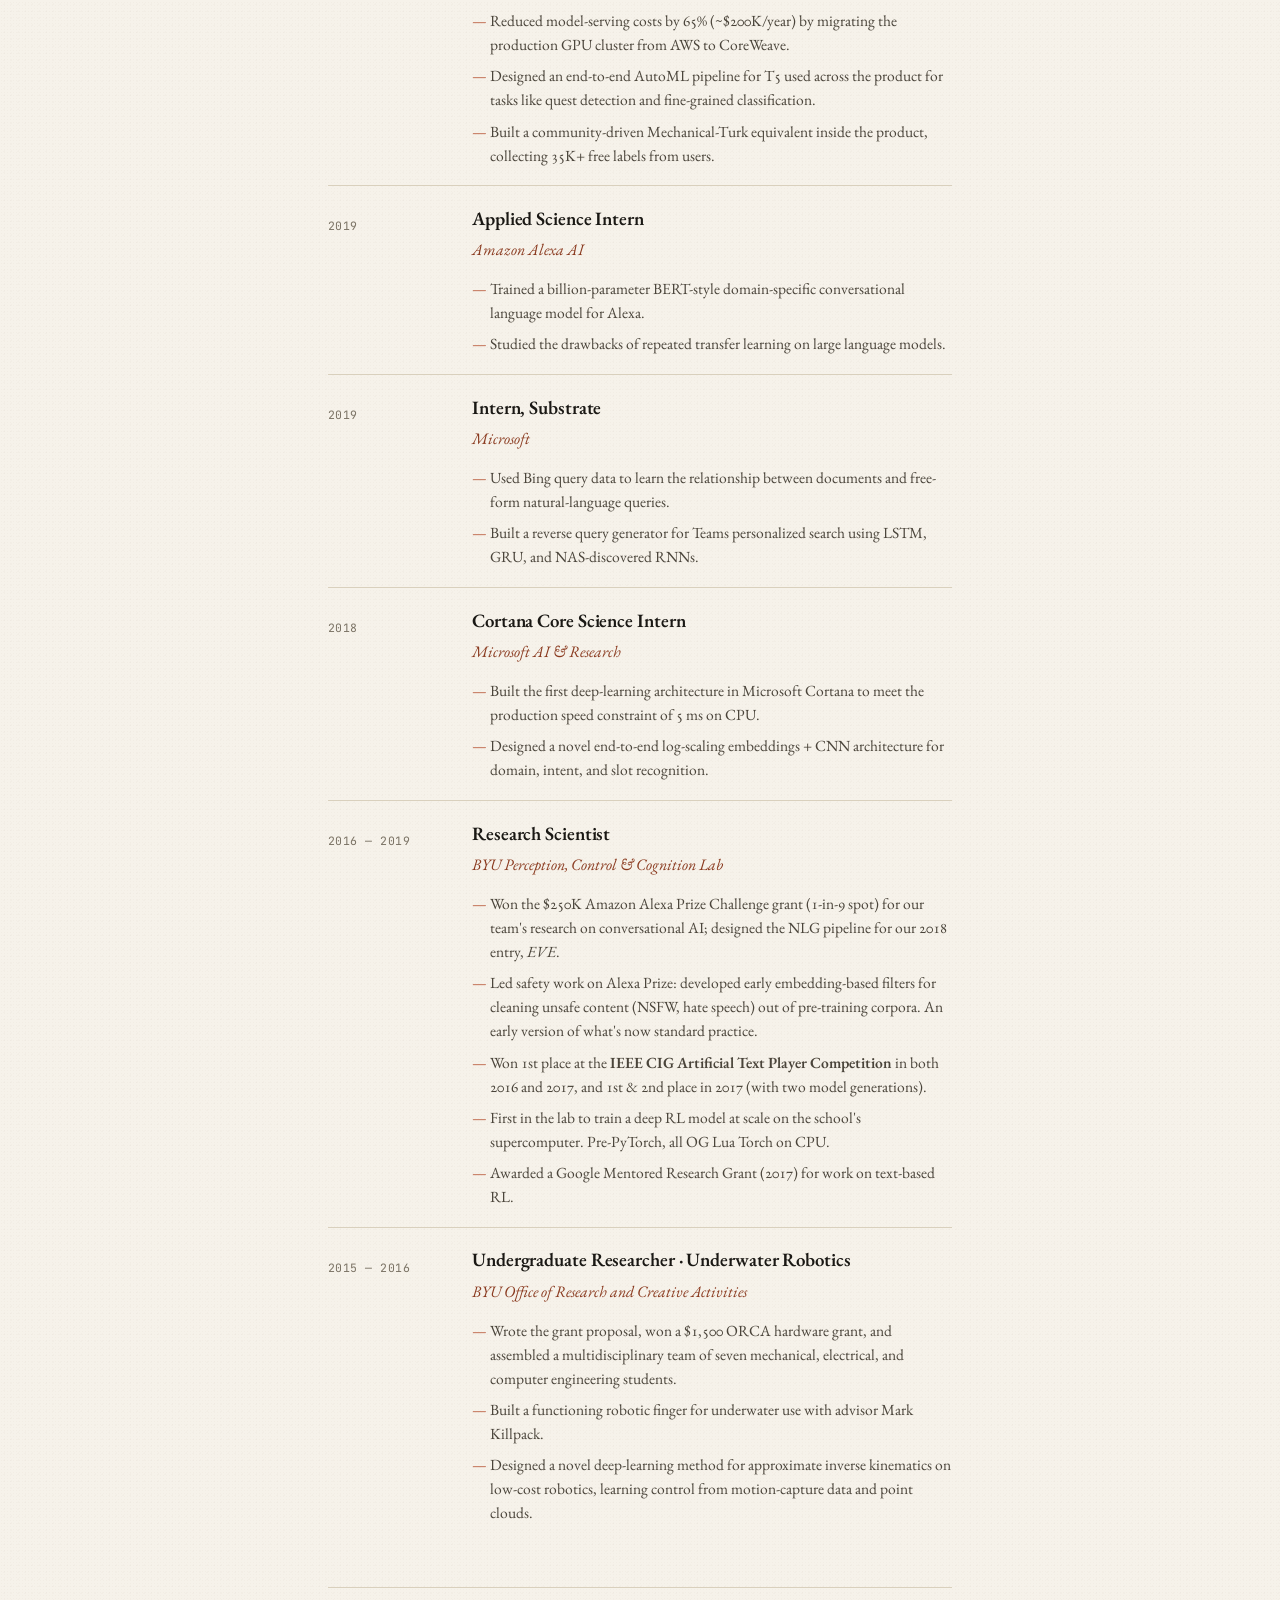
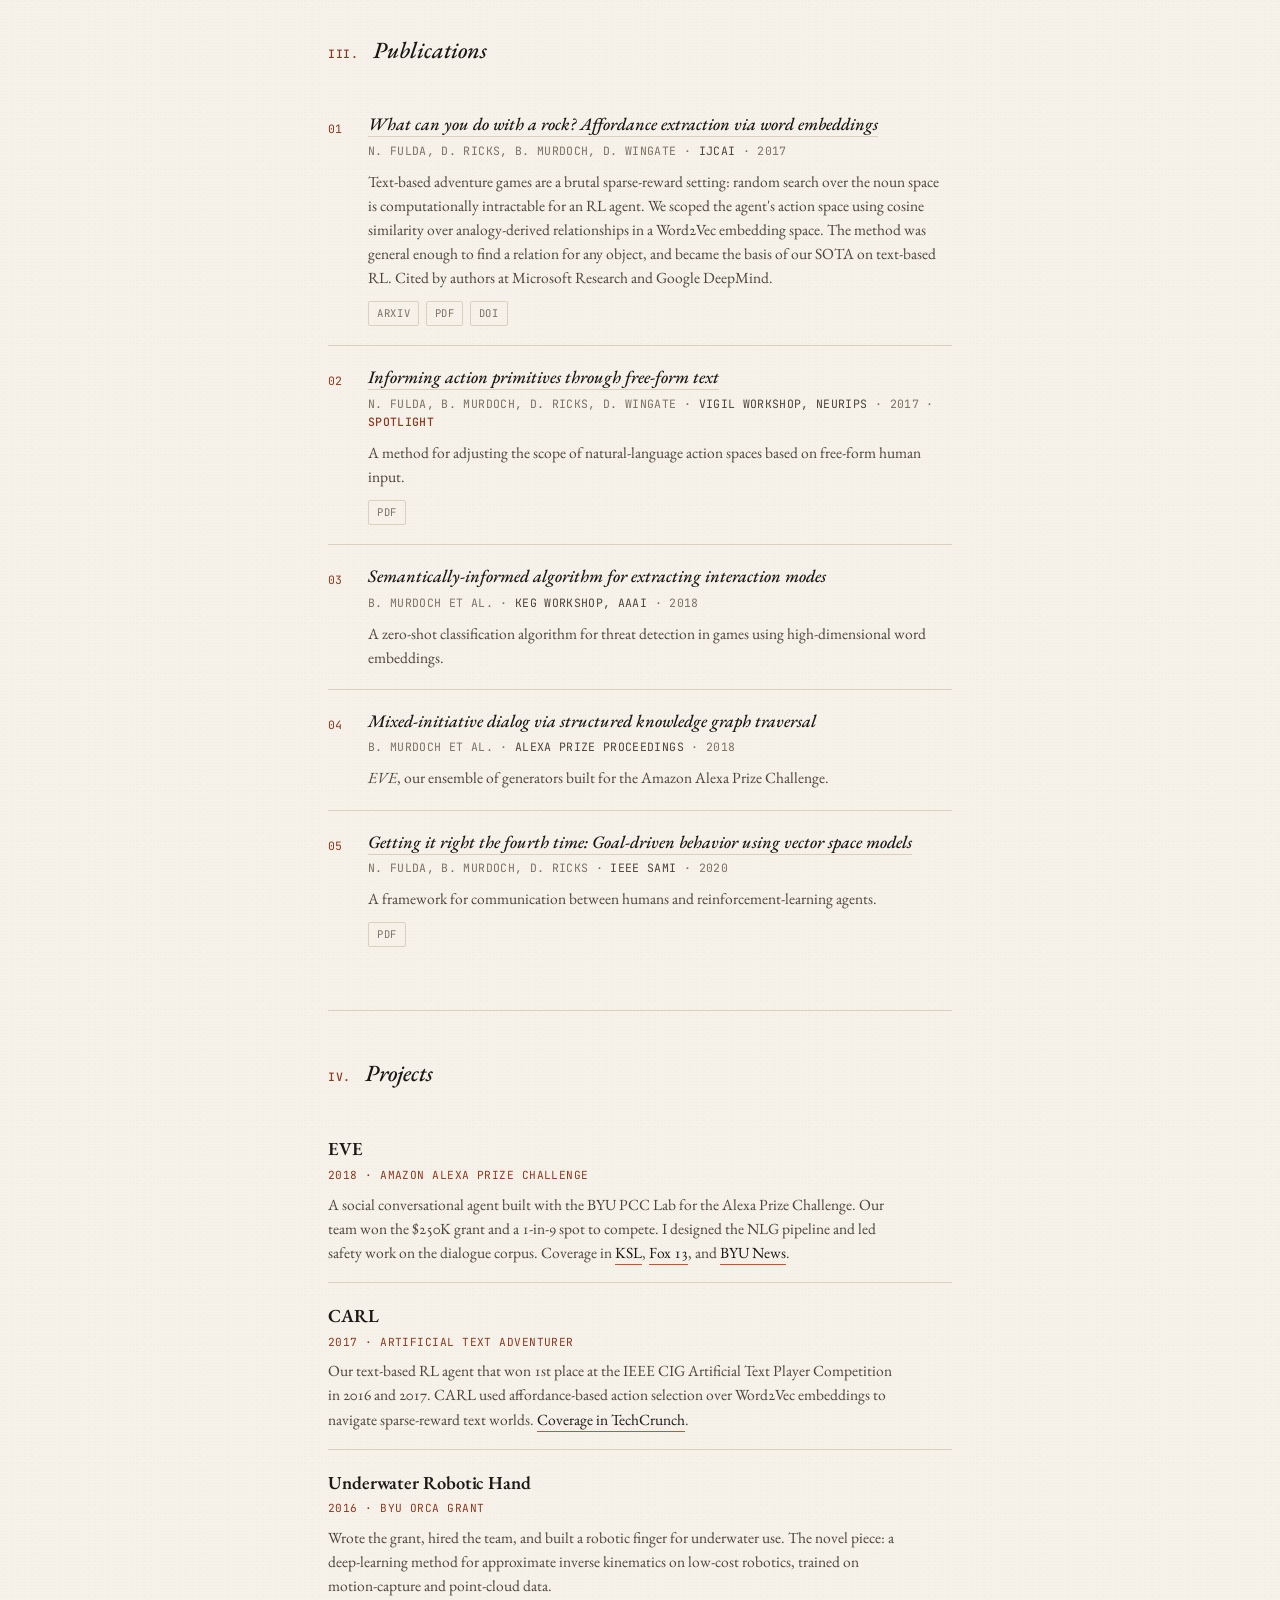
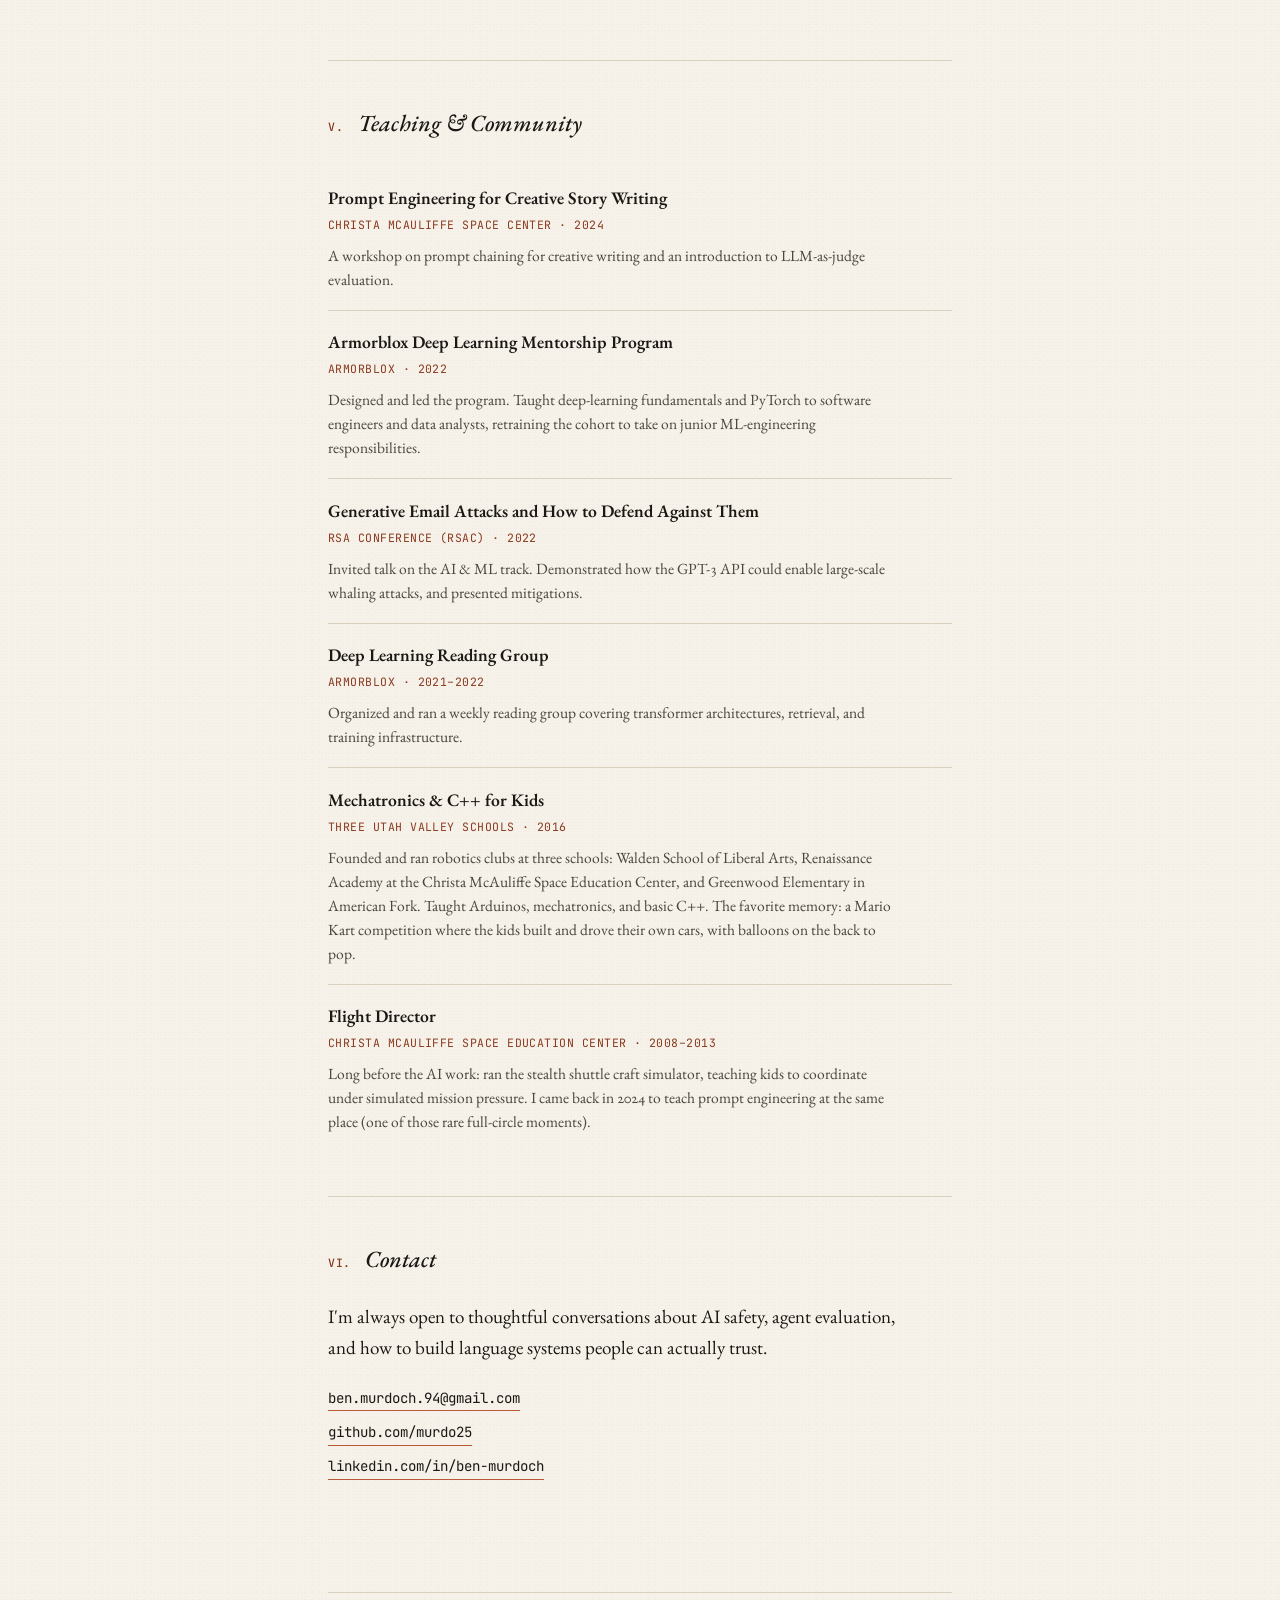
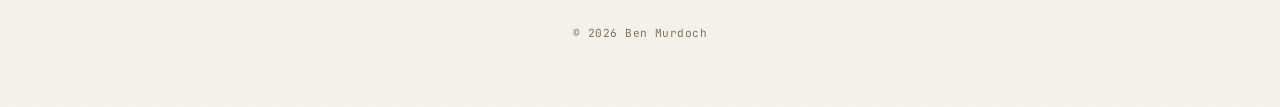
==== commit a9f0dfdb: "Polish: external links, focus styles, print, mobile nav, link signals - External links open in new t" ====
--- a/index.html
+++ b/index.html
@@ -192,6 +192,7 @@
 .section:first-of-type {
   border-top: none;
   margin-top: 0;
+  padding-top: 1.25rem;
 }
 
 .section-title {
@@ -381,6 +382,19 @@
   color: var(--ink-muted);
   margin: 0 0 0.7rem;
 }
+
+/* Tiny external-link glyph — used inline inside an <a> to signal off-site */
+.link-ext {
+  font-size: 0.78em;
+  color: var(--ember-soft);
+  display: inline-block;
+  vertical-align: 0.08em;
+  margin-left: 0.12em;
+  font-style: normal;
+  transition: transform 240ms cubic-bezier(0.2, 0.7, 0.2, 1), color 200ms ease;
+}
+
+a:hover .link-ext { color: var(--ember); transform: translate(2px, -2px); }
 
 /* =========== Publications =========== */
 
@@ -760,9 +774,173 @@
   background: var(--ember);
 }
 
-/* Hide side-nav on narrow screens — page is short enough that scrolling is fine */
+/* =========== Mobile / narrow-viewport nav =========== */
+/* Below 1100px, the side-nav becomes a compact sticky top bar */
+
 @media (max-width: 1100px) {
-  .side-nav { display: none; }
+  .side-nav {
+    top: 0;
+    left: 0;
+    right: 0;
+    transform: none;
+    background: rgba(246, 242, 234, 0.85);
+    backdrop-filter: saturate(140%) blur(10px);
+    -webkit-backdrop-filter: saturate(140%) blur(10px);
+    border-bottom: 1px solid var(--rule);
+    padding: 0.55rem 0;
+  }
+
+  .side-nav ul {
+    flex-direction: row;
+    gap: 1.25rem;
+    overflow-x: auto;
+    -webkit-overflow-scrolling: touch;
+    scrollbar-width: none;
+    padding: 0 var(--gutter);
+    scroll-padding-inline: var(--gutter);
+    /* Fade the edges so cut-off labels read as "scroll →", not "cut off" */
+    mask-image: linear-gradient(
+      to right,
+      transparent 0,
+      #000 1.25rem,
+      #000 calc(100% - 1.5rem),
+      transparent 100%
+    );
+    -webkit-mask-image: linear-gradient(
+      to right,
+      transparent 0,
+      #000 1.25rem,
+      #000 calc(100% - 1.5rem),
+      transparent 100%
+    );
+  }
+  .side-nav ul::-webkit-scrollbar { display: none; }
+
+  .side-nav a {
+    padding: 0.2rem 0;
+    gap: 0;
+  }
+
+  .side-nav a:hover { transform: none; }
+
+  /* On mobile, drop the numerals and the sliding dash —
+     the labels themselves carry the weight */
+  .side-nav .nav-num,
+  .side-nav .nav-num::after { display: none; }
+
+  .side-nav .nav-label {
+    opacity: 1;
+    transform: none;
+    pointer-events: auto;
+    border-bottom: 1px solid transparent;
+    padding-bottom: 1px;
+    transition: color 200ms ease, border-color 200ms ease;
+  }
+
+  .side-nav a.is-active .nav-label {
+    color: var(--ember);
+    border-bottom-color: var(--ember);
+  }
+
+  .side-nav a:hover .nav-label { color: var(--ember); }
+
+  /* Push the masthead below the fixed nav bar, with breathing room */
+  main { padding-top: clamp(5rem, 14vw, 7rem); }
+}
+
+/* =========== Keyboard focus =========== */
+
+:focus { outline: none; }
+
+:focus-visible {
+  outline: 2px solid var(--ember);
+  outline-offset: 3px;
+  border-radius: 1px;
+}
+
+a:focus-visible,
+.link:focus-visible,
+.pub-link:focus-visible,
+.project-link-inline:focus-visible {
+  outline: none;
+  border-bottom-color: var(--ember);
+  background-color: rgba(138, 58, 31, 0.10);
+}
+
+.pub-actions a:focus-visible {
+  outline: none;
+  color: var(--ember);
+  border-color: var(--ember);
+  background: rgba(138, 58, 31, 0.06);
+}
+
+.side-nav a:focus-visible {
+  outline: none;
+  color: var(--ember);
+}
+
+.side-nav a:focus-visible .nav-label {
+  opacity: 1;
+  transform: translateX(0);
+  pointer-events: auto;
+}
+
+/* =========== Print =========== */
+
+@media print {
+  body {
+    background: #fff;
+    background-image: none;
+    color: #000;
+    font-size: 10.5pt;
+    line-height: 1.45;
+  }
+
+  main {
+    max-width: none;
+    margin: 0;
+    padding: 0.4in 0.5in;
+  }
+
+  .side-nav,
+  .colophon,
+  .dot { display: none !important; }
+
+  .avatar {
+    width: 1in;
+    height: 1in;
+    box-shadow: none;
+    margin-top: 0;
+  }
+
+  .name { font-size: 22pt; margin-bottom: 0.4rem; }
+  .tagline { font-size: 11pt; }
+  .locus { font-size: 8.5pt; }
+
+  .section { padding-top: 1.1rem; margin-top: 0.6rem; }
+  .section-title { font-size: 13pt; page-break-after: avoid; }
+
+  .entry-role,
+  .subentry-role,
+  .project-title,
+  .teaching-title,
+  .pub-title { font-size: 11pt; }
+
+  a, .link, .pub-link, .project-link-inline {
+    color: #000;
+    border-bottom: none;
+  }
+
+  .pub-actions { display: none; }
+
+  /* Avoid orphaned items breaking awkwardly across pages */
+  .masthead,
+  .section-title,
+  .entry,
+  .subentry,
+  .pub,
+  .project,
+  .teaching-item { page-break-inside: avoid; }
 }
 
 </style>
@@ -850,7 +1028,7 @@
                   <h4 class="subentry-role">Senior Research Engineer</h4>
                   <span class="subentry-dates">Mar 2025 &mdash; Present</span>
                 </div>
-                <p class="subentry-team"><a href="https://labs.google.com/cc/">Project CC</a> &middot; Language Applications</p>
+                <p class="subentry-team"><a href="https://labs.google.com/cc/" target="_blank" rel="noopener">Project CC<span class="link-ext" aria-hidden="true">↗</span></a> &middot; Language Applications</p>
                 <ul class="entry-points">
                   <li>Founding member of <em>Project CC</em>, a proactive, helpful AI assistant. Built the initial user-modeling layer: preference extraction, to-do detection, and the day-to-day prioritization that drives the flagship <em>Your Day Ahead</em> feature.</li>
                   <li>Enabled Google Workspace function calling for the agent and made tool-calling reliable across the Google surface area.</li>
@@ -1013,7 +1191,7 @@
       <ol class="pubs">
         <li class="pub">
           <p class="pub-title">
-            <a href="https://www.ijcai.org/proceedings/2017/144" class="pub-link">What can you do with a rock? Affordance extraction via word embeddings</a>
+            <a href="https://www.ijcai.org/proceedings/2017/144" class="pub-link" target="_blank" rel="noopener">What can you do with a rock? Affordance extraction via word embeddings</a>
           </p>
           <p class="pub-meta">N. Fulda, D. Ricks, B. Murdoch, D. Wingate &middot; <span class="venue">IJCAI</span> &middot; 2017</p>
           <p class="pub-blurb">
@@ -1028,15 +1206,15 @@
             Google DeepMind.
           </p>
           <p class="pub-actions">
-            <a href="https://arxiv.org/abs/1703.03429">arXiv</a>
-            <a href="https://www.ijcai.org/proceedings/2017/0144.pdf">PDF</a>
-            <a href="https://doi.org/10.24963/ijcai.2017/144">DOI</a>
+            <a href="https://arxiv.org/abs/1703.03429" target="_blank" rel="noopener">arXiv</a>
+            <a href="https://www.ijcai.org/proceedings/2017/0144.pdf" target="_blank" rel="noopener">PDF</a>
+            <a href="https://doi.org/10.24963/ijcai.2017/144" target="_blank" rel="noopener">DOI</a>
           </p>
         </li>
 
         <li class="pub">
           <p class="pub-title">
-            <a href="https://pcc4318.wordpress.com/wp-content/uploads/2018/08/nips_vigil_2017___informing_action_primitives_through_free_form_text.pdf" class="pub-link">Informing action primitives through free-form text</a>
+            <a href="https://pcc4318.wordpress.com/wp-content/uploads/2018/08/nips_vigil_2017___informing_action_primitives_through_free_form_text.pdf" class="pub-link" target="_blank" rel="noopener">Informing action primitives through free-form text</a>
           </p>
           <p class="pub-meta">N. Fulda, B. Murdoch, D. Ricks, D. Wingate &middot; <span class="venue">ViGIL Workshop, NeurIPS</span> &middot; 2017 &middot; <span class="award">Spotlight</span></p>
           <p class="pub-blurb">
@@ -1044,7 +1222,7 @@
             spaces based on free-form human input.
           </p>
           <p class="pub-actions">
-            <a href="https://pcc4318.wordpress.com/wp-content/uploads/2018/08/nips_vigil_2017___informing_action_primitives_through_free_form_text.pdf">PDF</a>
+            <a href="https://pcc4318.wordpress.com/wp-content/uploads/2018/08/nips_vigil_2017___informing_action_primitives_through_free_form_text.pdf" target="_blank" rel="noopener">PDF</a>
           </p>
         </li>
 
@@ -1068,14 +1246,14 @@
 
         <li class="pub">
           <p class="pub-title">
-            <a href="https://www.researchgate.net/publication/341956466_Getting_it_Right_the_Fourth_Time_Goal-driven_Behavior_Using_Vector_Space_Models" class="pub-link">Getting it right the fourth time: Goal-driven behavior using vector space models</a>
+            <a href="https://www.researchgate.net/publication/341956466_Getting_it_Right_the_Fourth_Time_Goal-driven_Behavior_Using_Vector_Space_Models" class="pub-link" target="_blank" rel="noopener">Getting it right the fourth time: Goal-driven behavior using vector space models</a>
           </p>
           <p class="pub-meta">N. Fulda, B. Murdoch, D. Ricks &middot; <span class="venue">IEEE SAMI</span> &middot; 2020</p>
           <p class="pub-blurb">
             A framework for communication between humans and reinforcement-learning agents.
           </p>
           <p class="pub-actions">
-            <a href="https://www.researchgate.net/publication/341956466_Getting_it_Right_the_Fourth_Time_Goal-driven_Behavior_Using_Vector_Space_Models">PDF</a>
+            <a href="https://www.researchgate.net/publication/341956466_Getting_it_Right_the_Fourth_Time_Goal-driven_Behavior_Using_Vector_Space_Models" target="_blank" rel="noopener">PDF</a>
           </p>
         </li>
       </ol>
@@ -1093,9 +1271,9 @@
             for the Alexa Prize Challenge. Our team won the $250K
             grant and a 1-in-9 spot to compete. I designed the NLG
             pipeline and led safety work on the dialogue corpus.
-            Coverage in <a href="https://www.ksl.com/article/46283718/byu-team-could-receive-500k-in-amazons-alexa-chatbot-challenge" class="project-link-inline">KSL</a>, 
-            <a href="https://www.fox13now.com/2018/04/26/team-at-byu-working-to-develop-artificial-intelligence-for-amazons-alexa" class="project-link-inline">Fox 13</a>, 
-            and <a href="https://www.youtube.com/watch?v=9bSVpv3aoww" class="project-link-inline">BYU News</a>.
+            Coverage in <a href="https://www.ksl.com/article/46283718/byu-team-could-receive-500k-in-amazons-alexa-chatbot-challenge" class="project-link-inline" target="_blank" rel="noopener">KSL</a>, 
+            <a href="https://www.fox13now.com/2018/04/26/team-at-byu-working-to-develop-artificial-intelligence-for-amazons-alexa" class="project-link-inline" target="_blank" rel="noopener">Fox 13</a>, 
+            and <a href="https://www.youtube.com/watch?v=9bSVpv3aoww" class="project-link-inline" target="_blank" rel="noopener">BYU News</a>.
           </p>
         </li>
 
@@ -1107,7 +1285,7 @@
             Artificial Text Player Competition in 2016 and 2017. CARL
             used affordance-based action selection over Word2Vec
             embeddings to navigate sparse-reward text worlds.
-            <a href="https://techcrunch.com/2017/09/19/verbal-common-sense-will-prevent-ais-from-harvesting-kings-and-unlocking-oranges/" class="project-link-inline">Coverage in TechCrunch</a>.
+            <a href="https://techcrunch.com/2017/09/19/verbal-common-sense-will-prevent-ais-from-harvesting-kings-and-unlocking-oranges/" class="project-link-inline" target="_blank" rel="noopener">Coverage in TechCrunch</a>.
           </p>
         </li>
 
@@ -1209,8 +1387,8 @@
 
       <ul class="links">
         <li><a class="link" href="mailto:ben.murdoch.94@gmail.com">ben.murdoch.94@gmail.com</a></li>
-        <li><a class="link" href="https://github.com/murdo25">github.com/murdo25</a></li>
-        <li><a class="link" href="https://www.linkedin.com/in/ben-murdoch/">linkedin.com/in/ben-murdoch</a></li>
+        <li><a class="link" href="https://github.com/murdo25" target="_blank" rel="noopener">github.com/murdo25</a></li>
+        <li><a class="link" href="https://www.linkedin.com/in/ben-murdoch/" target="_blank" rel="noopener">linkedin.com/in/ben-murdoch</a></li>
       </ul>
     </section>
 
@@ -1233,7 +1411,12 @@
 
       function setActive(id) {
         links.forEach(a => {
-          a.classList.toggle('is-active', a.dataset.section === id);
+          const isActive = a.dataset.section === id;
+          a.classList.toggle('is-active', isActive);
+          // On the mobile/horizontal layout, scroll the active label into view
+          if (isActive && window.matchMedia('(max-width: 1100px)').matches) {
+            a.scrollIntoView({ behavior: 'smooth', block: 'nearest', inline: 'center' });
+          }
         });
       }
 
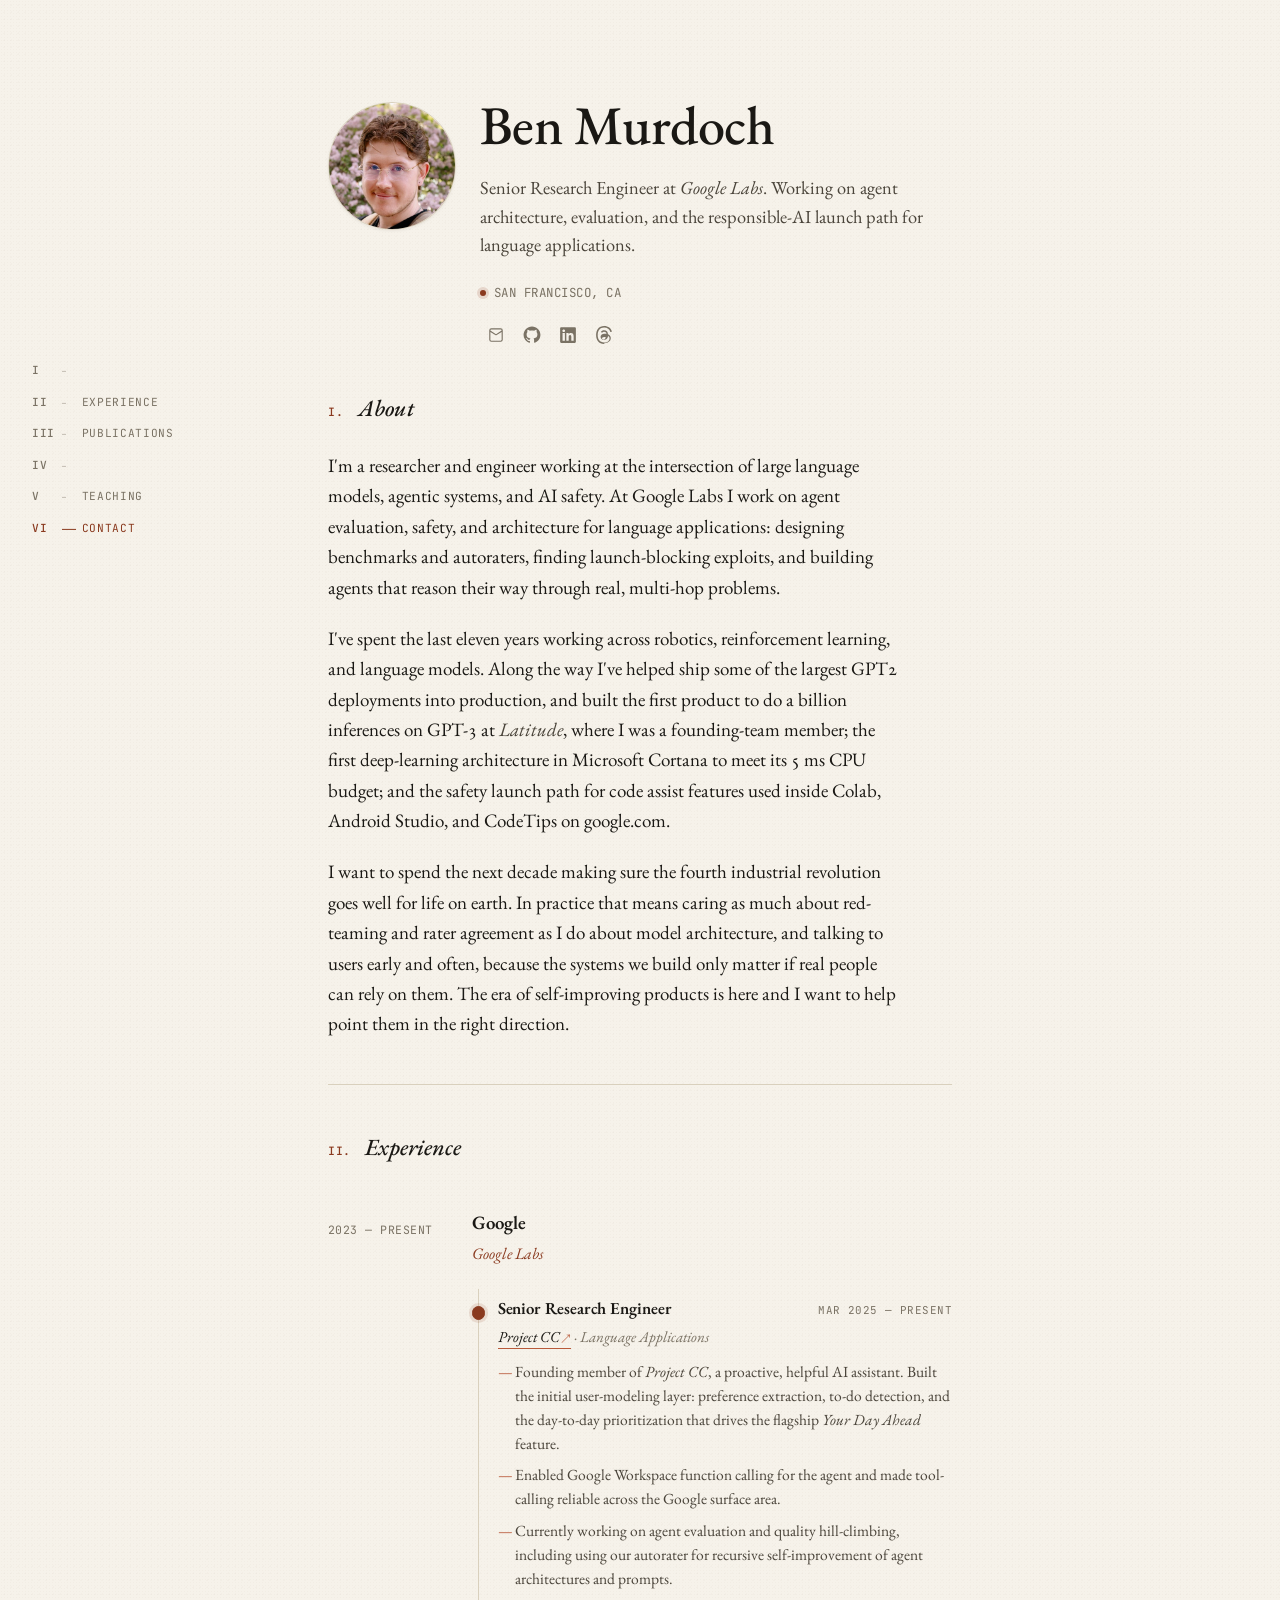
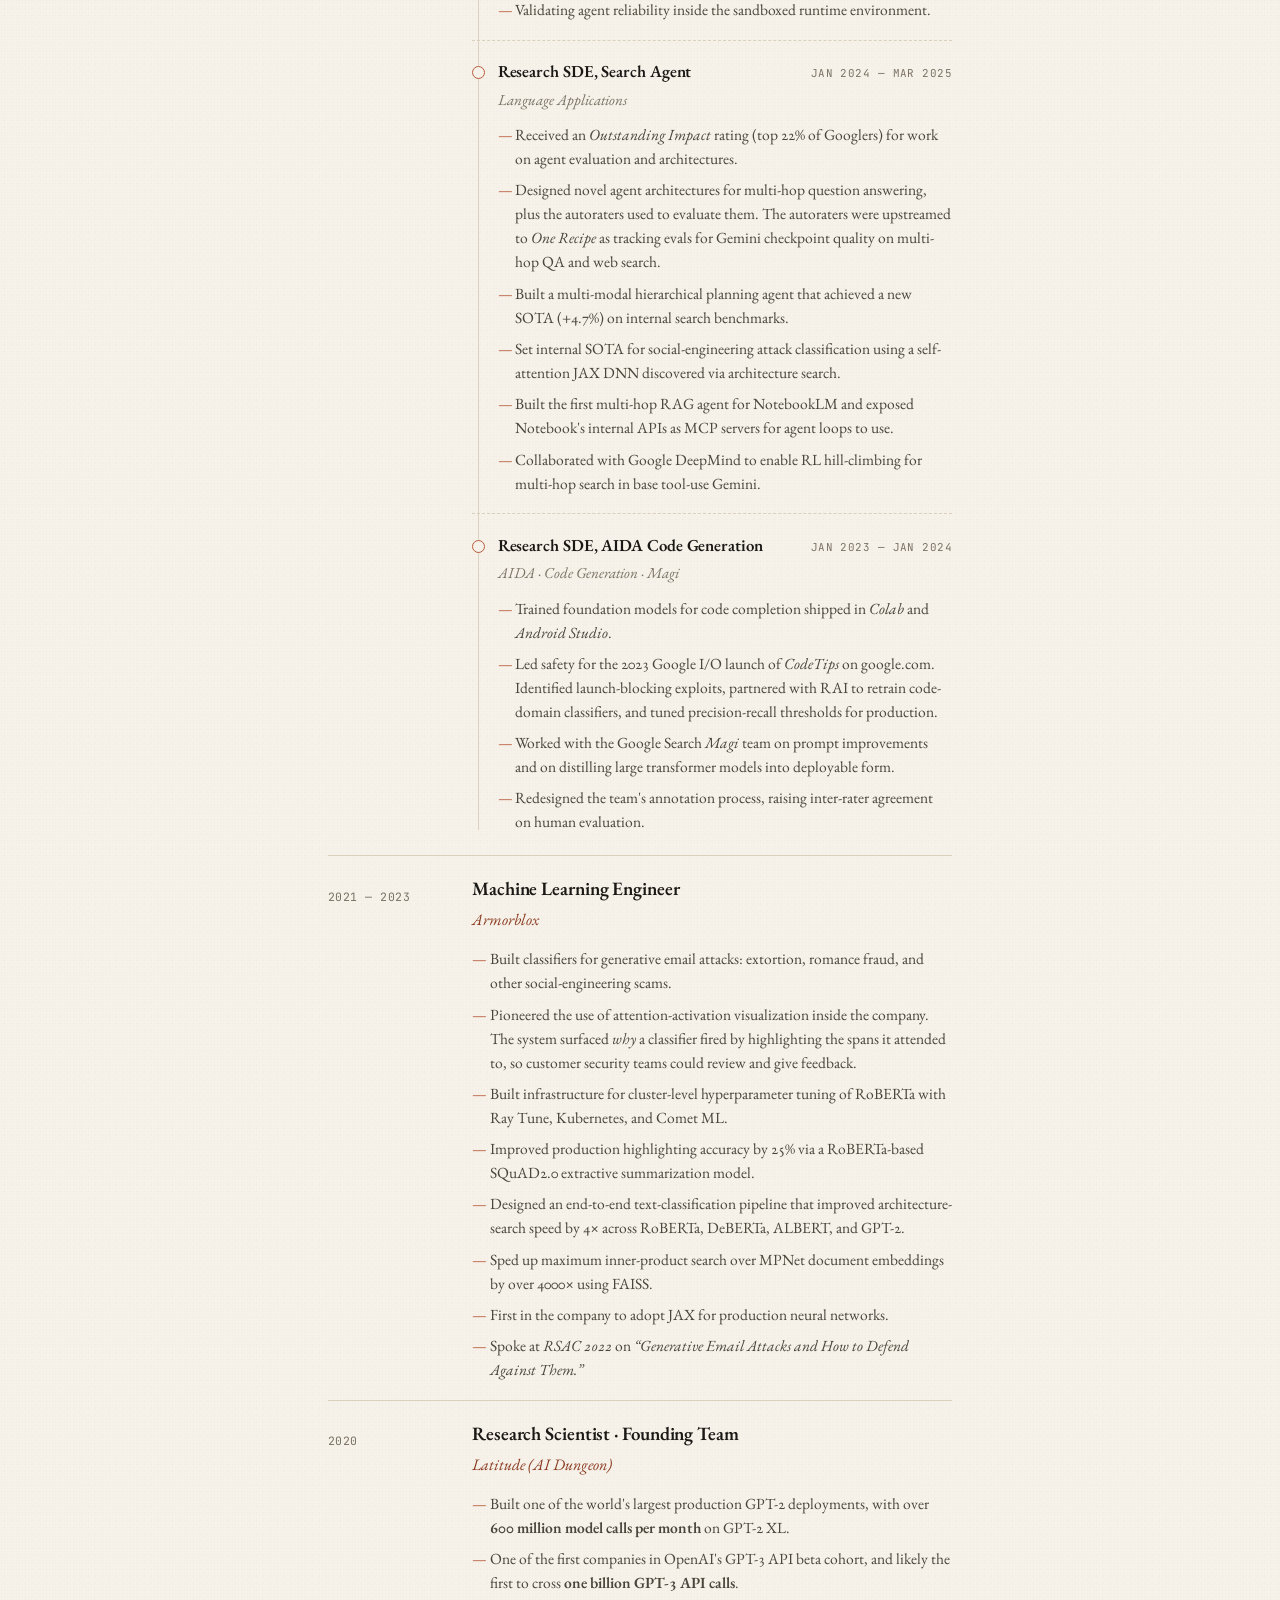
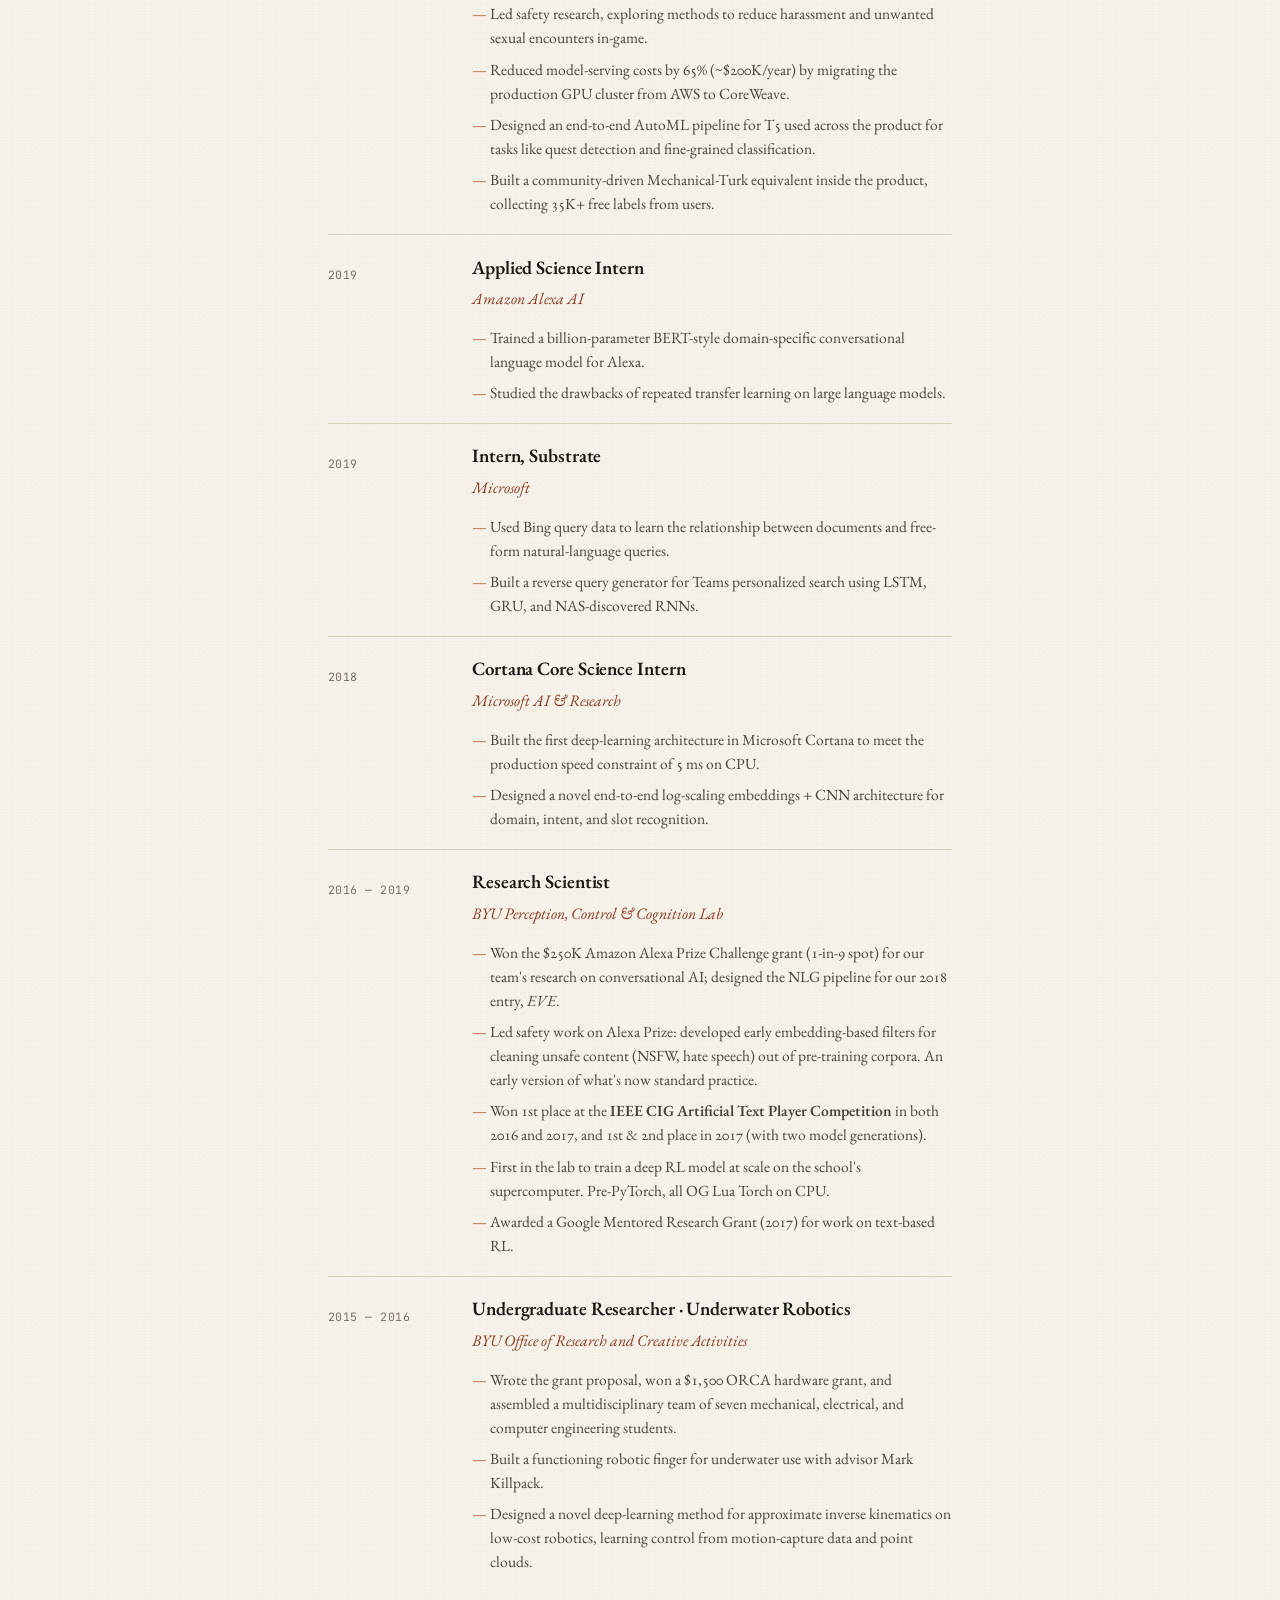
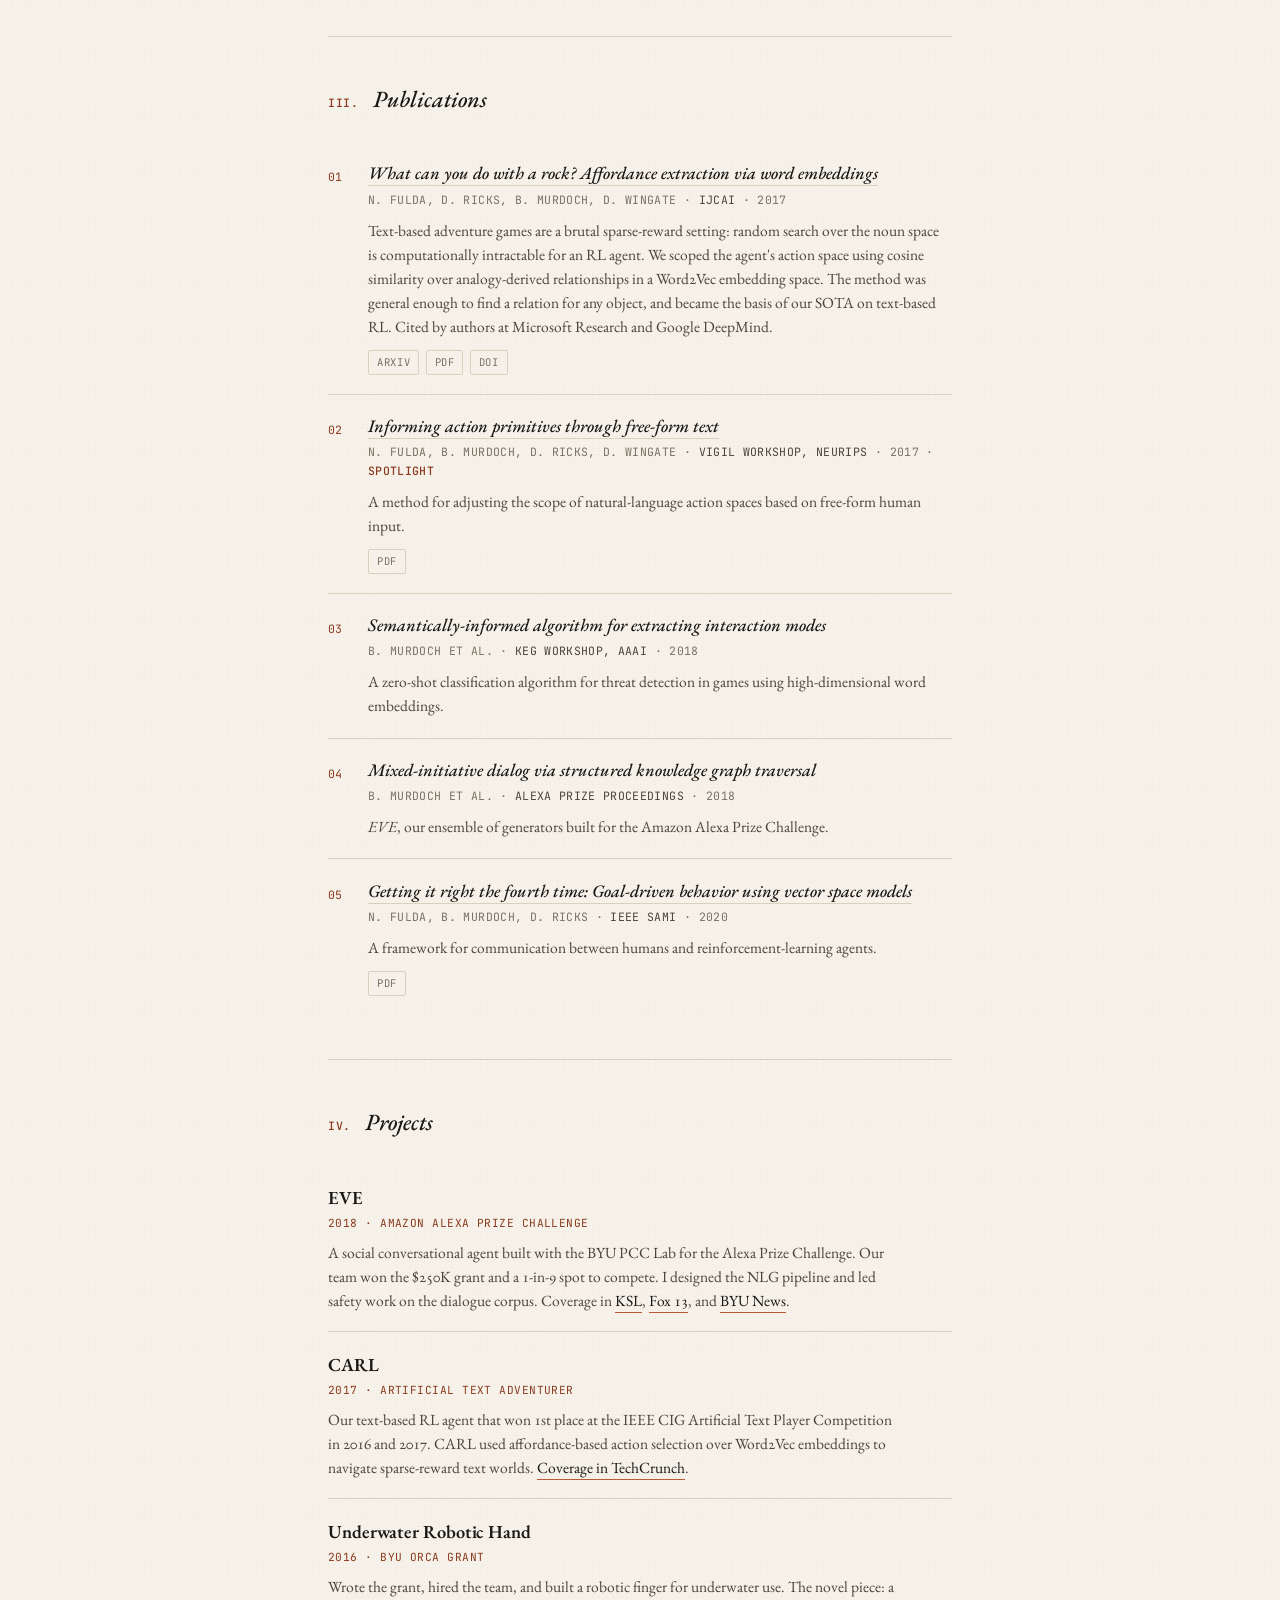
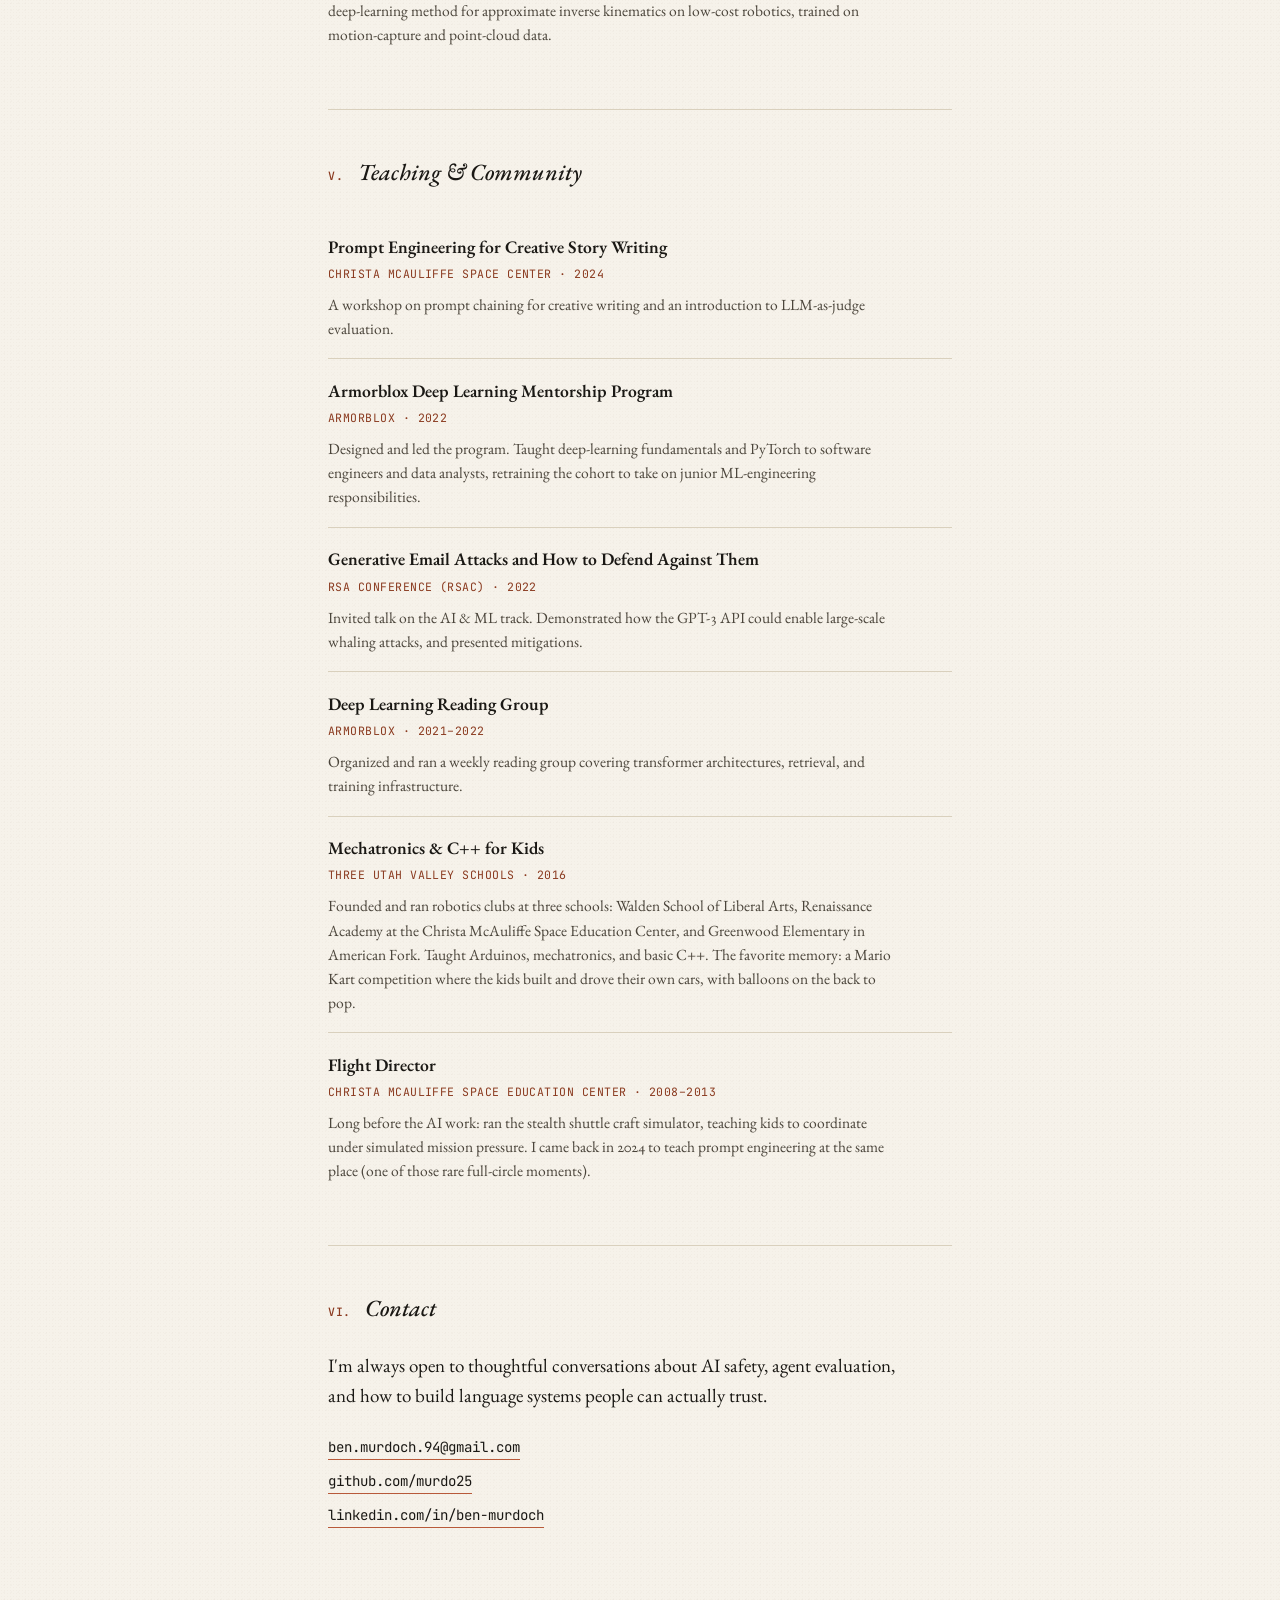
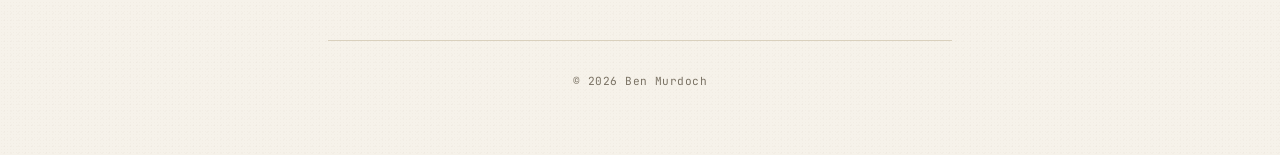
==== commit 8b92357b: "Add favicon and masthead social icons Adds favicon.png with icon + apple-touch-icon link tags, and a" ====
--- a/index.html
+++ b/index.html
@@ -11,6 +11,9 @@
   <meta property="og:type" content="website" />
 
   <title>Ben Murdoch</title>
+
+  <link rel="icon" type="image/png" href="favicon.png" />
+  <link rel="apple-touch-icon" href="favicon.png" />
 
   <link rel="preconnect" href="https://fonts.googleapis.com">
   <link rel="preconnect" href="https://fonts.gstatic.com" crossorigin>
@@ -158,6 +161,45 @@
   align-items: center;
   gap: 0.5rem;
   margin: 0;
+}
+
+/* =========== Masthead social icons =========== */
+
+.socials {
+  display: flex;
+  align-items: center;
+  gap: 0.25rem;
+  margin: 0.9rem 0 0;
+  padding: 0;
+  list-style: none;
+}
+
+.socials a {
+  display: inline-flex;
+  align-items: center;
+  justify-content: center;
+  width: 2rem;
+  height: 2rem;
+  color: var(--ink-muted);
+  border: none;
+  background: transparent;
+  border-radius: 50%;
+  padding: 0;
+  transition: color 180ms ease, background-color 180ms ease, transform 180ms ease;
+}
+
+.socials a:hover,
+.socials a:focus-visible {
+  color: var(--ember);
+  background-color: rgba(138, 58, 31, 0.08);
+  transform: translateY(-1px);
+}
+
+.socials svg {
+  width: 18px;
+  height: 18px;
+  display: block;
+  fill: currentColor;
 }
 
 .dot {
@@ -972,6 +1014,36 @@
           <span class="dot" aria-hidden="true"></span>
           San Francisco, CA
         </p>
+        <ul class="socials" aria-label="Social links">
+          <li>
+            <a href="mailto:ben.murdoch.94@gmail.com" aria-label="Email Ben">
+              <svg viewBox="0 0 24 24" aria-hidden="true" focusable="false">
+                <path d="M3 5.75A2.75 2.75 0 0 1 5.75 3h12.5A2.75 2.75 0 0 1 21 5.75v12.5A2.75 2.75 0 0 1 18.25 21H5.75A2.75 2.75 0 0 1 3 18.25V5.75Zm2.75-1.25c-.69 0-1.25.56-1.25 1.25v.4l7.5 4.687 7.5-4.687v-.4c0-.69-.56-1.25-1.25-1.25H5.75ZM19.5 7.92l-7.102 4.439a.75.75 0 0 1-.796 0L4.5 7.92v10.33c0 .69.56 1.25 1.25 1.25h12.5c.69 0 1.25-.56 1.25-1.25V7.92Z"/>
+              </svg>
+            </a>
+          </li>
+          <li>
+            <a href="https://github.com/murdo25" target="_blank" rel="noopener" aria-label="GitHub">
+              <svg viewBox="0 0 24 24" aria-hidden="true" focusable="false">
+                <path d="M12 .5C5.73.5.75 5.48.75 11.75c0 4.97 3.22 9.18 7.69 10.67.56.1.77-.24.77-.54 0-.27-.01-1-.02-1.96-3.13.68-3.79-1.51-3.79-1.51-.51-1.31-1.25-1.66-1.25-1.66-1.02-.7.08-.69.08-.69 1.13.08 1.72 1.16 1.72 1.16 1 1.72 2.63 1.22 3.27.93.1-.73.39-1.22.71-1.5-2.5-.29-5.13-1.25-5.13-5.55 0-1.23.44-2.23 1.16-3.02-.12-.29-.5-1.43.11-2.97 0 0 .95-.3 3.1 1.15.9-.25 1.86-.38 2.82-.38.96 0 1.93.13 2.83.38 2.15-1.45 3.1-1.15 3.1-1.15.61 1.54.23 2.68.11 2.97.72.79 1.16 1.79 1.16 3.02 0 4.31-2.63 5.25-5.14 5.53.4.35.76 1.03.76 2.08 0 1.5-.01 2.71-.01 3.08 0 .3.2.65.78.54 4.46-1.49 7.68-5.7 7.68-10.67C23.25 5.48 18.27.5 12 .5Z"/>
+              </svg>
+            </a>
+          </li>
+          <li>
+            <a href="https://www.linkedin.com/in/ben-murdoch/" target="_blank" rel="noopener" aria-label="LinkedIn">
+              <svg viewBox="0 0 448 512" aria-hidden="true" focusable="false">
+                <path d="M416 32H31.9C14.3 32 0 46.5 0 64.3v383.4C0 465.5 14.3 480 31.9 480H416c17.6 0 32-14.5 32-32.3V64.3c0-17.8-14.4-32.3-32-32.3zM135.4 416H69V202.2h66.5V416zm-33.2-243c-21.3 0-38.5-17.3-38.5-38.5S80.9 96 102.2 96c21.2 0 38.5 17.3 38.5 38.5 0 21.3-17.2 38.5-38.5 38.5zm282.1 243h-66.4V312c0-24.8-.5-56.7-34.5-56.7-34.6 0-39.9 27-39.9 54.9V416h-66.4V202.2h63.7v29.2h.9c8.9-16.8 30.6-34.5 62.9-34.5 67.2 0 79.7 44.3 79.7 101.9V416z"/>
+              </svg>
+            </a>
+          </li>
+          <li>
+            <a href="https://www.threads.net/@ben.murdoch" target="_blank" rel="noopener" aria-label="Threads">
+              <svg viewBox="0 0 24 24" aria-hidden="true" focusable="false">
+                <path d="M12.186 24h-.007c-3.581-.024-6.334-1.205-8.184-3.509C2.35 18.44 1.5 15.586 1.472 12.01v-.017c.03-3.579.879-6.43 2.525-8.482C5.845 1.205 8.6.024 12.18 0h.014c2.746.02 5.043.725 6.826 2.098 1.677 1.29 2.858 3.13 3.509 5.467l-2.04.569c-1.104-3.96-3.898-5.984-8.304-6.015-2.91.022-5.11.936-6.54 2.717C4.307 6.504 3.616 8.914 3.589 12c.027 3.086.718 5.496 2.057 7.164 1.43 1.781 3.631 2.695 6.54 2.717 2.623-.02 4.358-.631 5.8-2.045 1.647-1.613 1.618-3.593 1.09-4.798-.31-.71-.873-1.3-1.634-1.75-.192 1.352-.622 2.446-1.284 3.272-.886 1.102-2.14 1.704-3.73 1.79-1.202.065-2.361-.218-3.259-.801-1.063-.689-1.685-1.74-1.752-2.964-.065-1.19.408-2.285 1.33-3.082.88-.76 2.119-1.207 3.583-1.291a13.853 13.853 0 0 1 3.02.142c-.126-.742-.375-1.332-.745-1.757-.513-.586-1.308-.883-2.354-.89h-.029c-.84 0-1.98.232-2.7 1.32L7.74 8.005c.97-1.45 2.547-2.25 4.408-2.25h.039c3.111.019 4.962 1.873 5.143 5.108.103.043.2.084.299.13 1.39.65 2.408 1.638 2.943 2.846.748 1.681.815 4.426-1.418 6.622-1.704 1.673-3.773 2.466-6.795 2.443h-.012Zm.541-9.477c-.166 0-.337.005-.51.014-1.847.106-2.997.94-2.945 1.948.054 1.05 1.213 1.55 2.345 1.488 1.04-.058 2.395-.473 2.625-3.305a10.65 10.65 0 0 0-1.515-.145Z"/>
+              </svg>
+            </a>
+          </li>
+        </ul>
       </div>
     </header>
 
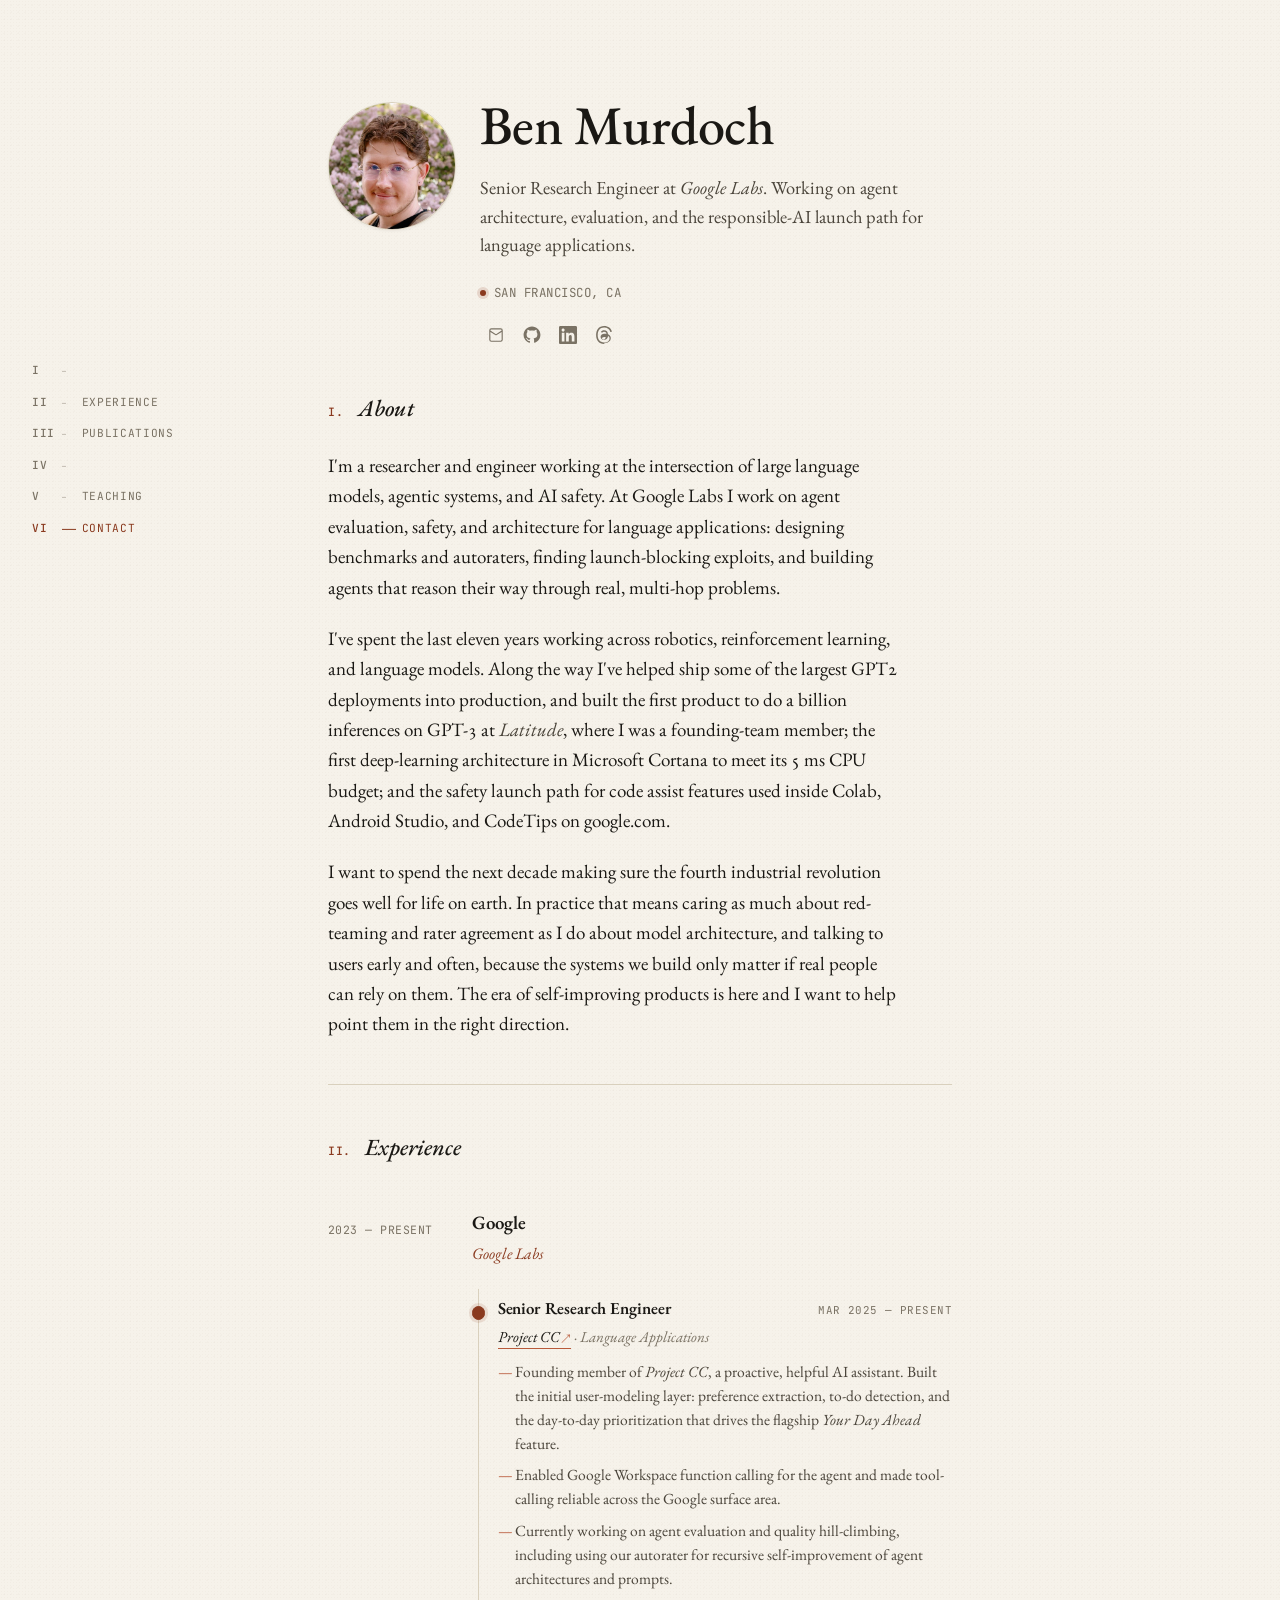
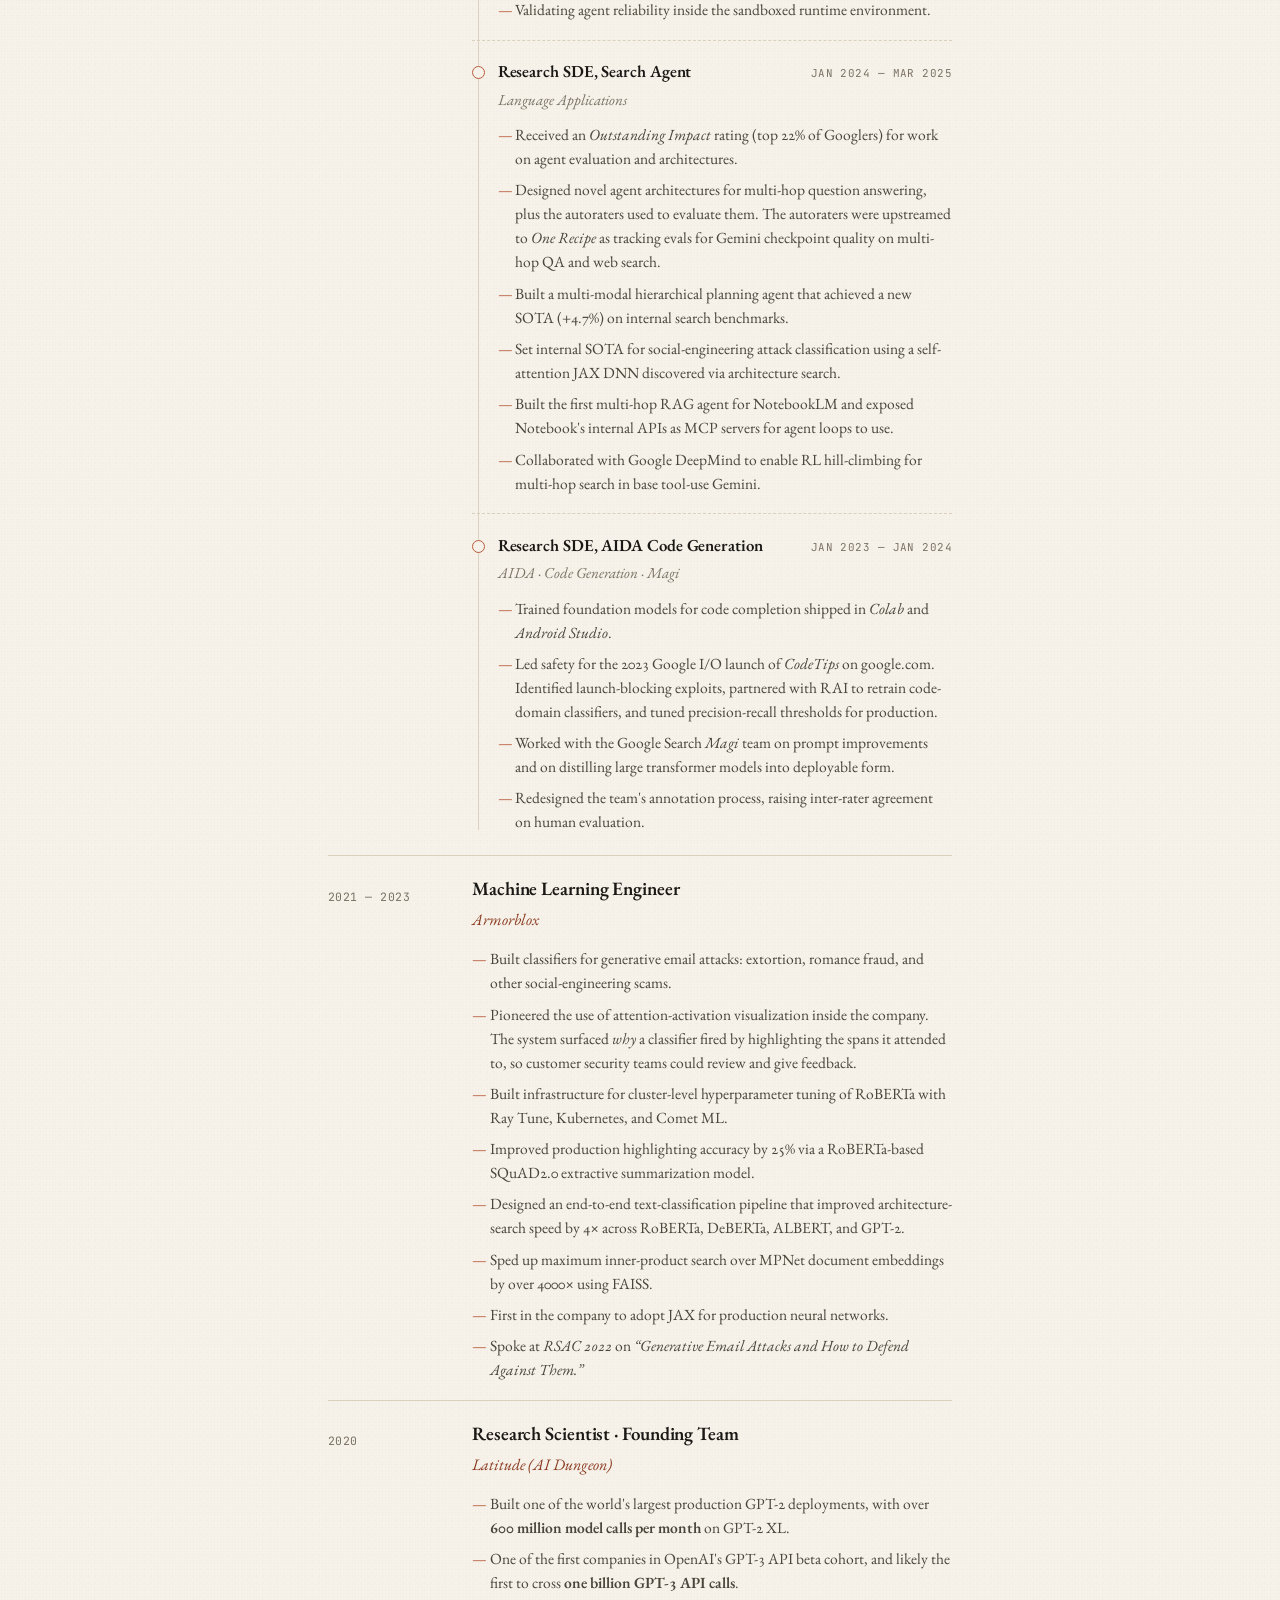
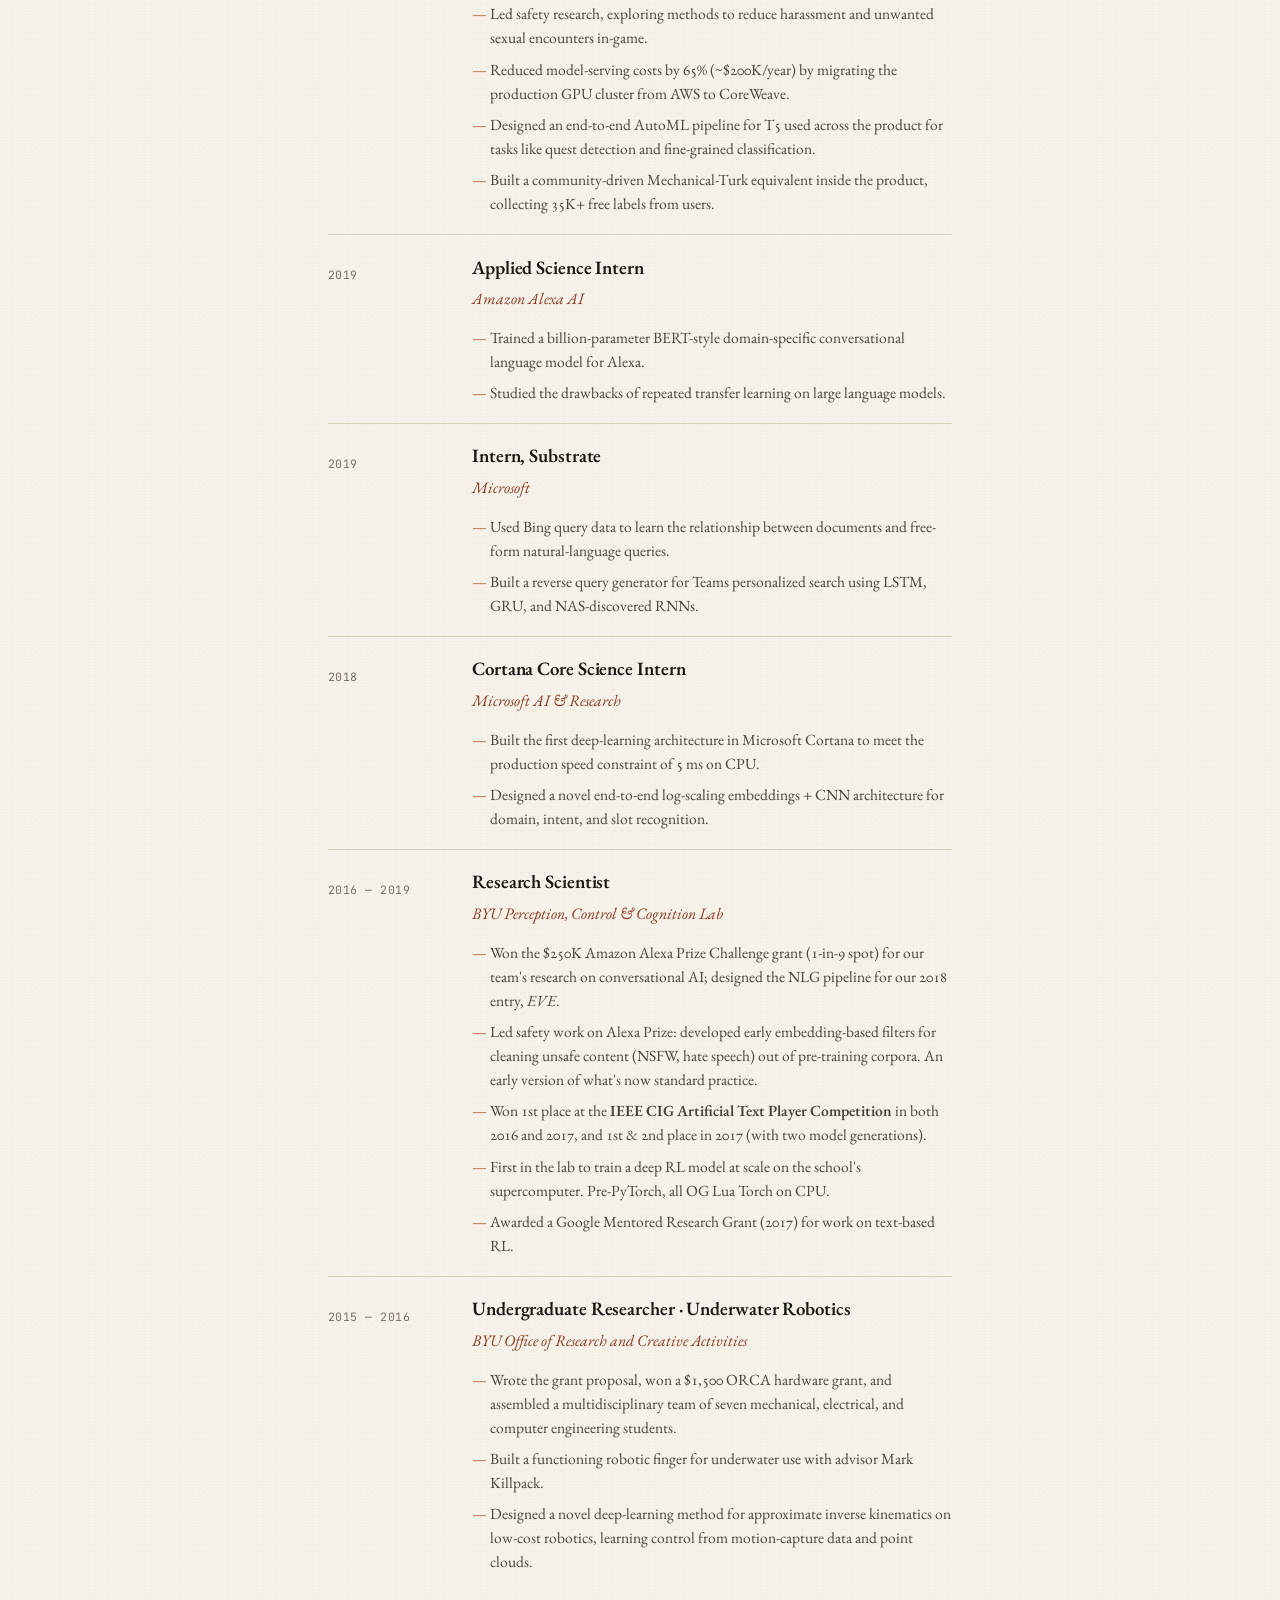
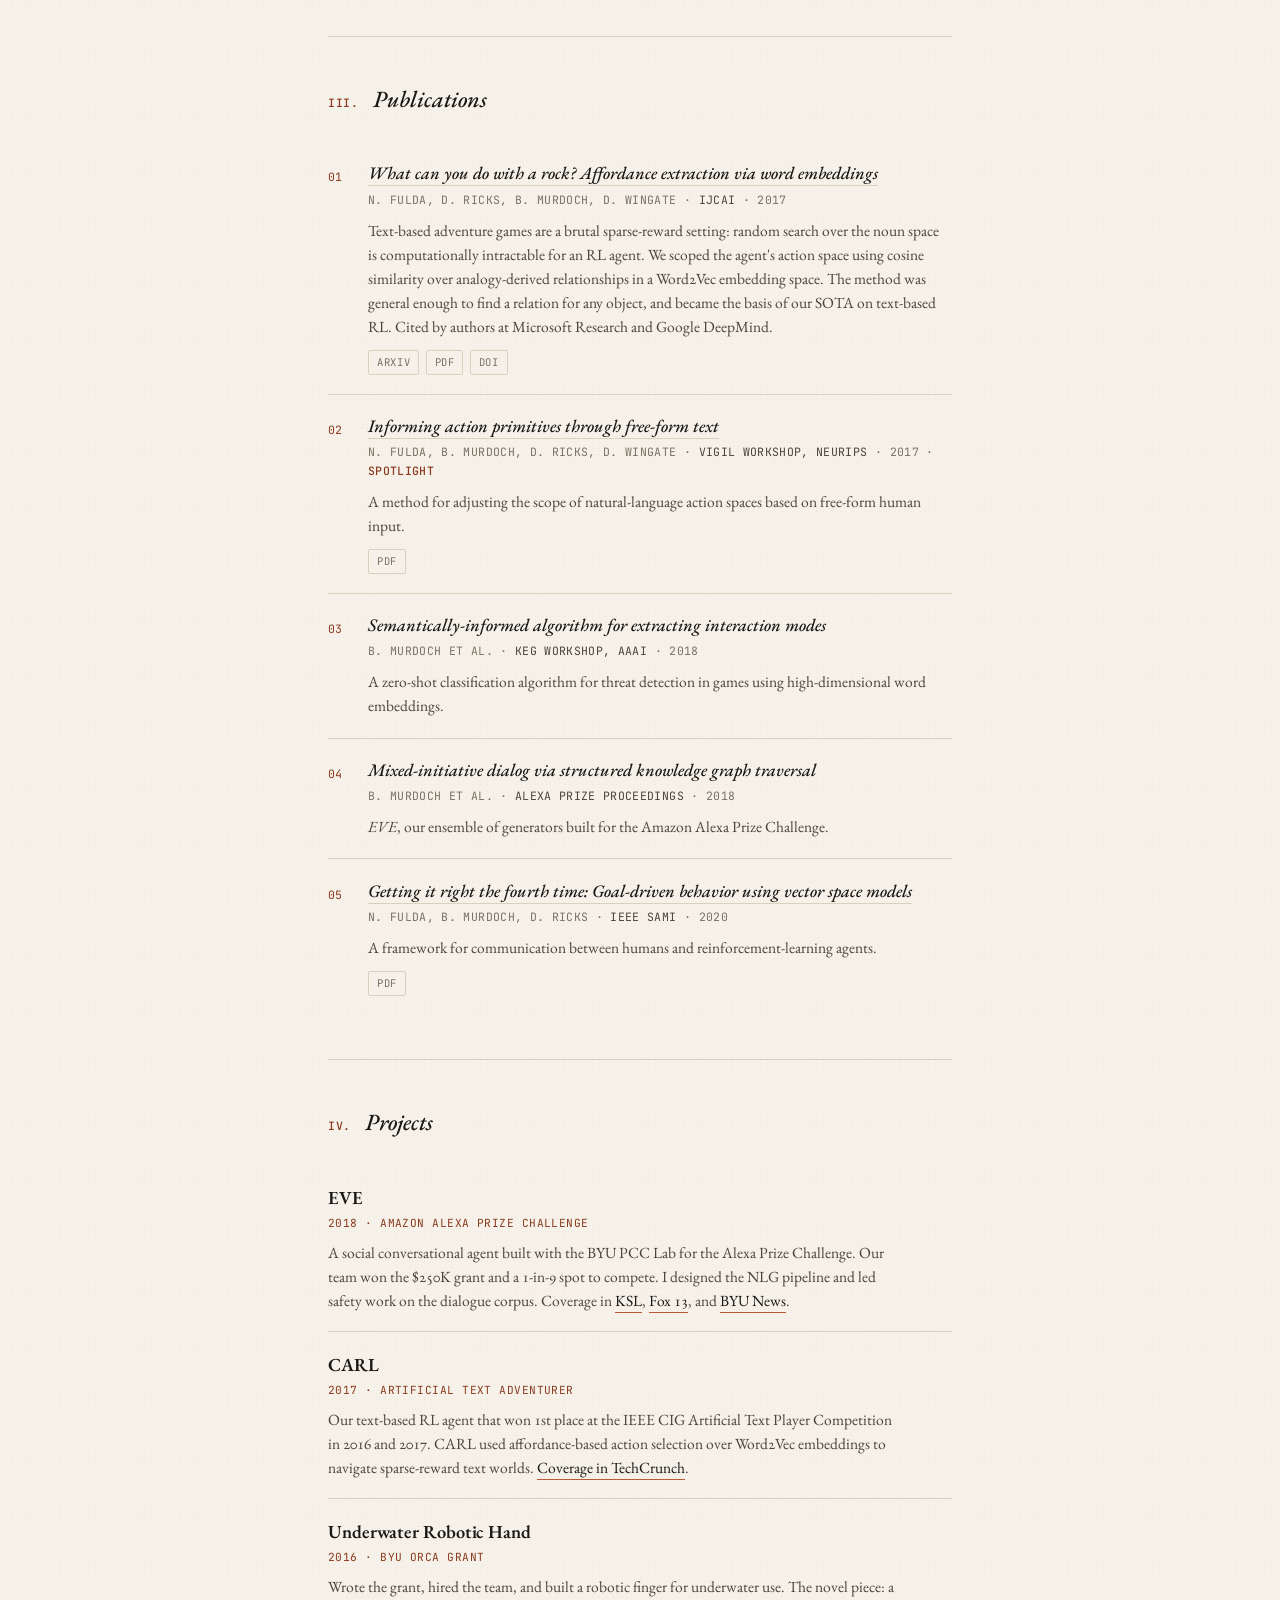
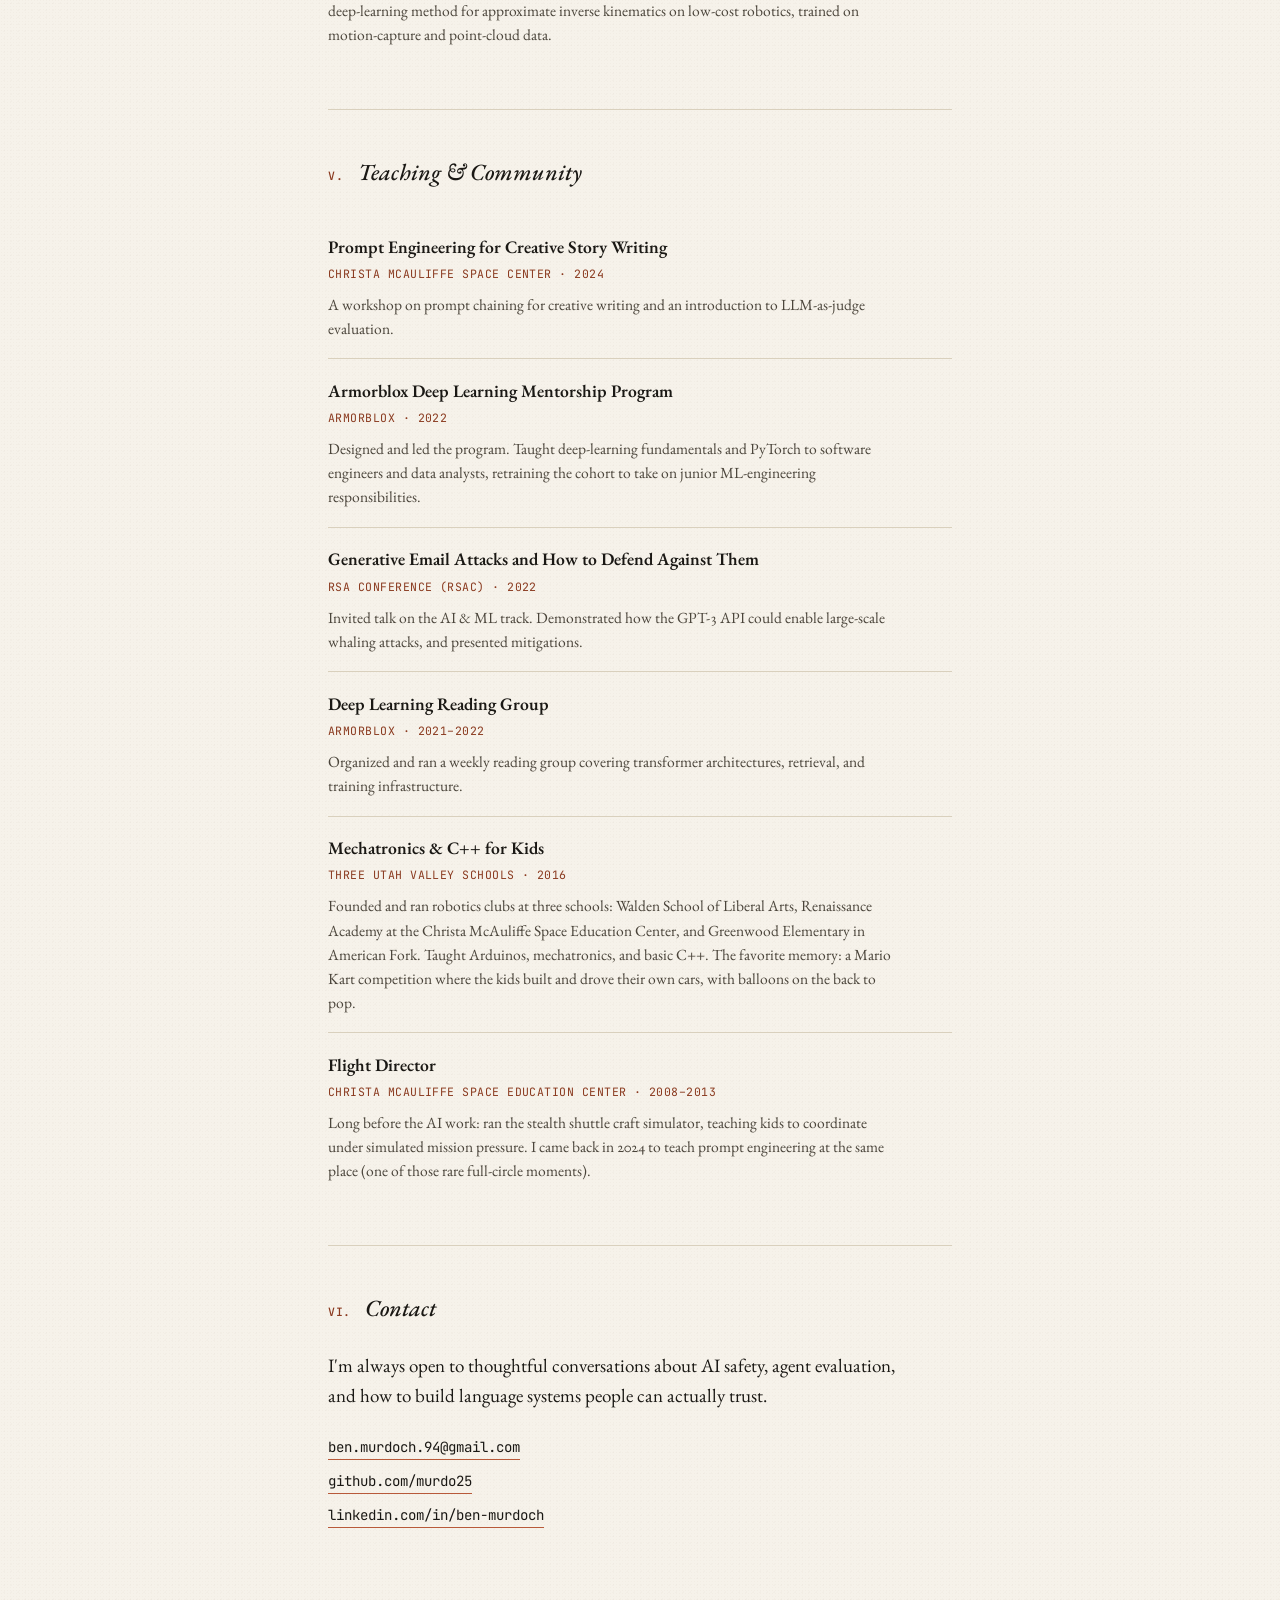
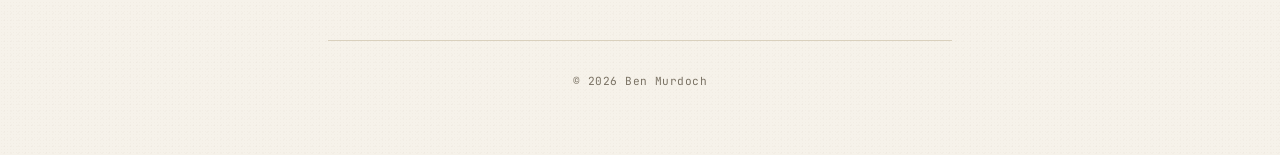
==== commit 85c300b9: "Add OG image, fix LinkedIn icon viewBox - Adds 1200x630 og-image.png for social previews, plus og.ht" ====
--- a/index.html
+++ b/index.html
@@ -9,6 +9,16 @@
   <meta property="og:title" content="Ben Murdoch" />
   <meta property="og:description" content="Senior Research Engineer at Google Labs. AI safety, search agents, and language applications." />
   <meta property="og:type" content="website" />
+  <meta property="og:url" content="https://murdoch.dev/" />
+  <meta property="og:image" content="https://murdoch.dev/og-image.png" />
+  <meta property="og:image:width" content="1200" />
+  <meta property="og:image:height" content="630" />
+  <meta property="og:image:alt" content="Ben Murdoch — Senior Research Engineer at Google Labs, San Francisco." />
+
+  <meta name="twitter:card" content="summary_large_image" />
+  <meta name="twitter:title" content="Ben Murdoch" />
+  <meta name="twitter:description" content="Senior Research Engineer at Google Labs. AI safety, search agents, and language applications." />
+  <meta name="twitter:image" content="https://murdoch.dev/og-image.png" />
 
   <title>Ben Murdoch</title>
 
@@ -1031,7 +1041,7 @@
           </li>
           <li>
             <a href="https://www.linkedin.com/in/ben-murdoch/" target="_blank" rel="noopener" aria-label="LinkedIn">
-              <svg viewBox="0 0 448 512" aria-hidden="true" focusable="false">
+              <svg viewBox="0 32 448 448" aria-hidden="true" focusable="false">
                 <path d="M416 32H31.9C14.3 32 0 46.5 0 64.3v383.4C0 465.5 14.3 480 31.9 480H416c17.6 0 32-14.5 32-32.3V64.3c0-17.8-14.4-32.3-32-32.3zM135.4 416H69V202.2h66.5V416zm-33.2-243c-21.3 0-38.5-17.3-38.5-38.5S80.9 96 102.2 96c21.2 0 38.5 17.3 38.5 38.5 0 21.3-17.2 38.5-38.5 38.5zm282.1 243h-66.4V312c0-24.8-.5-56.7-34.5-56.7-34.6 0-39.9 27-39.9 54.9V416h-66.4V202.2h63.7v29.2h.9c8.9-16.8 30.6-34.5 62.9-34.5 67.2 0 79.7 44.3 79.7 101.9V416z"/>
               </svg>
             </a>
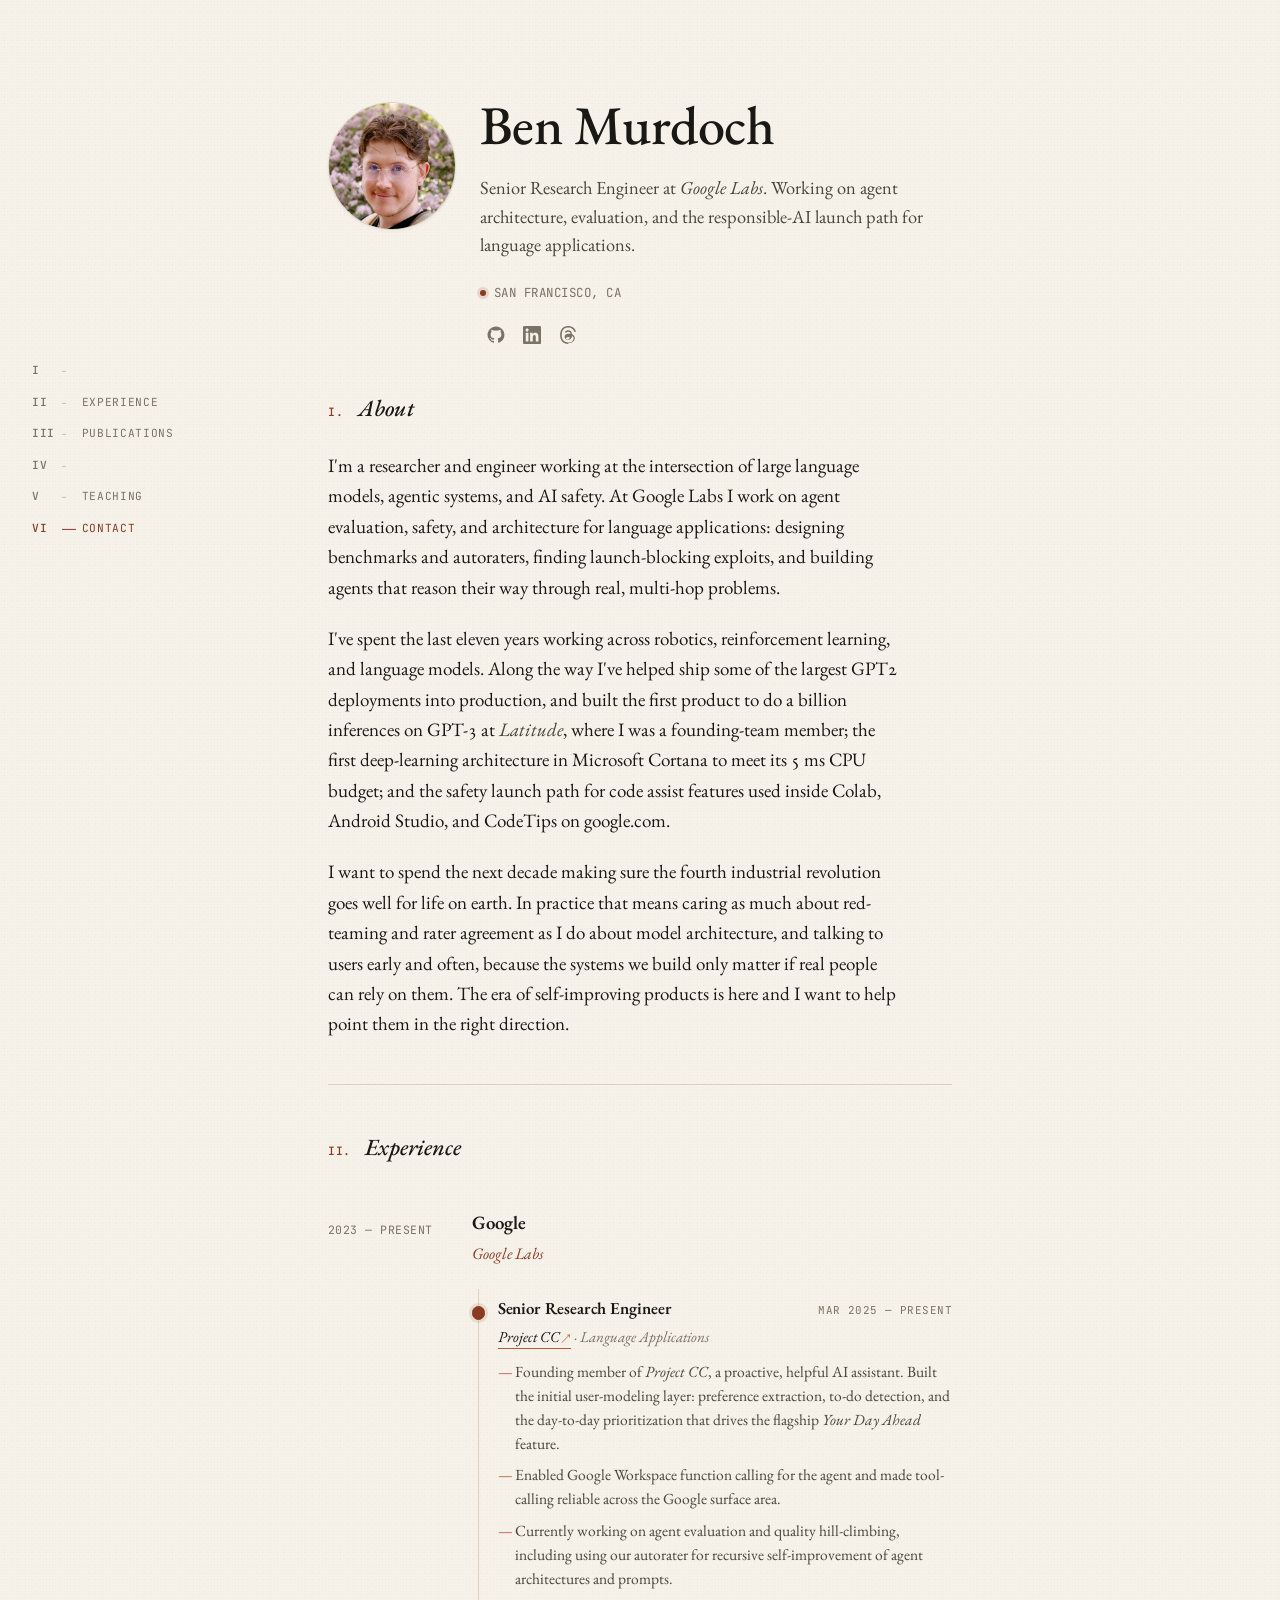
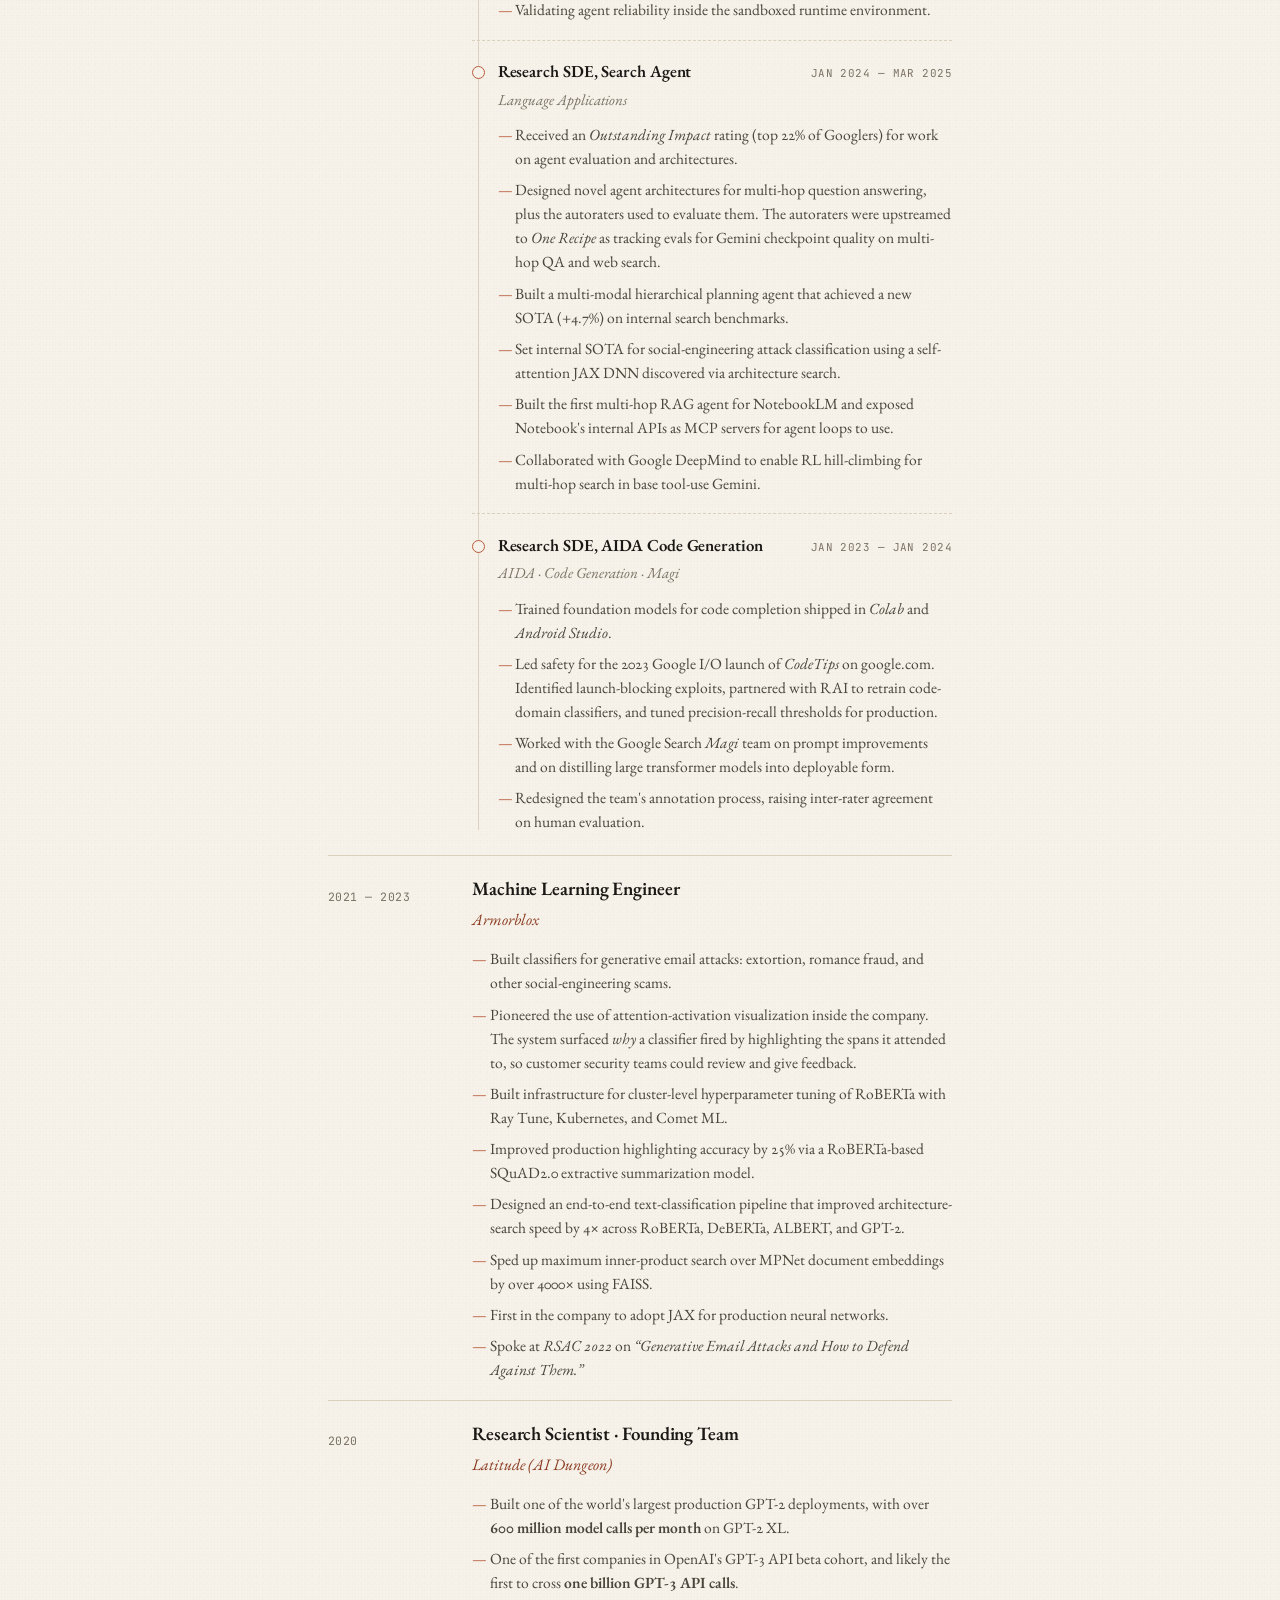
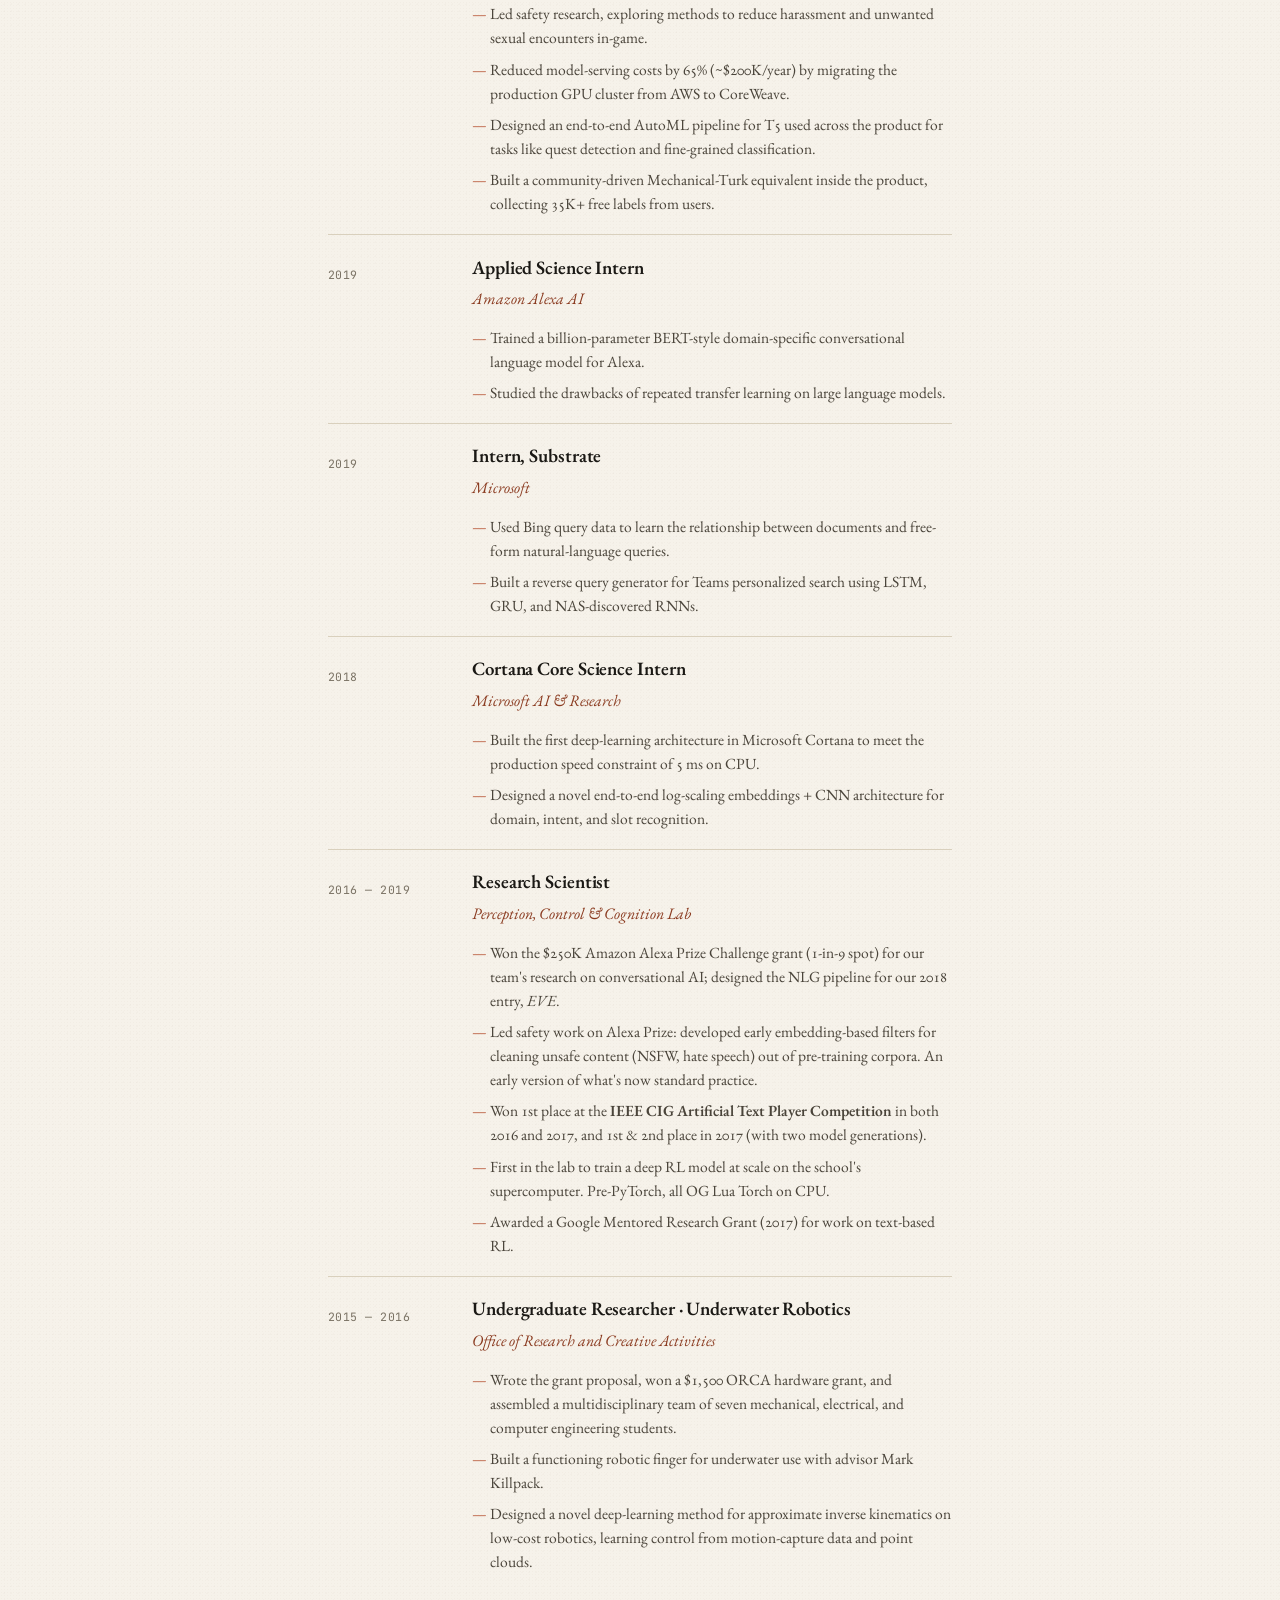
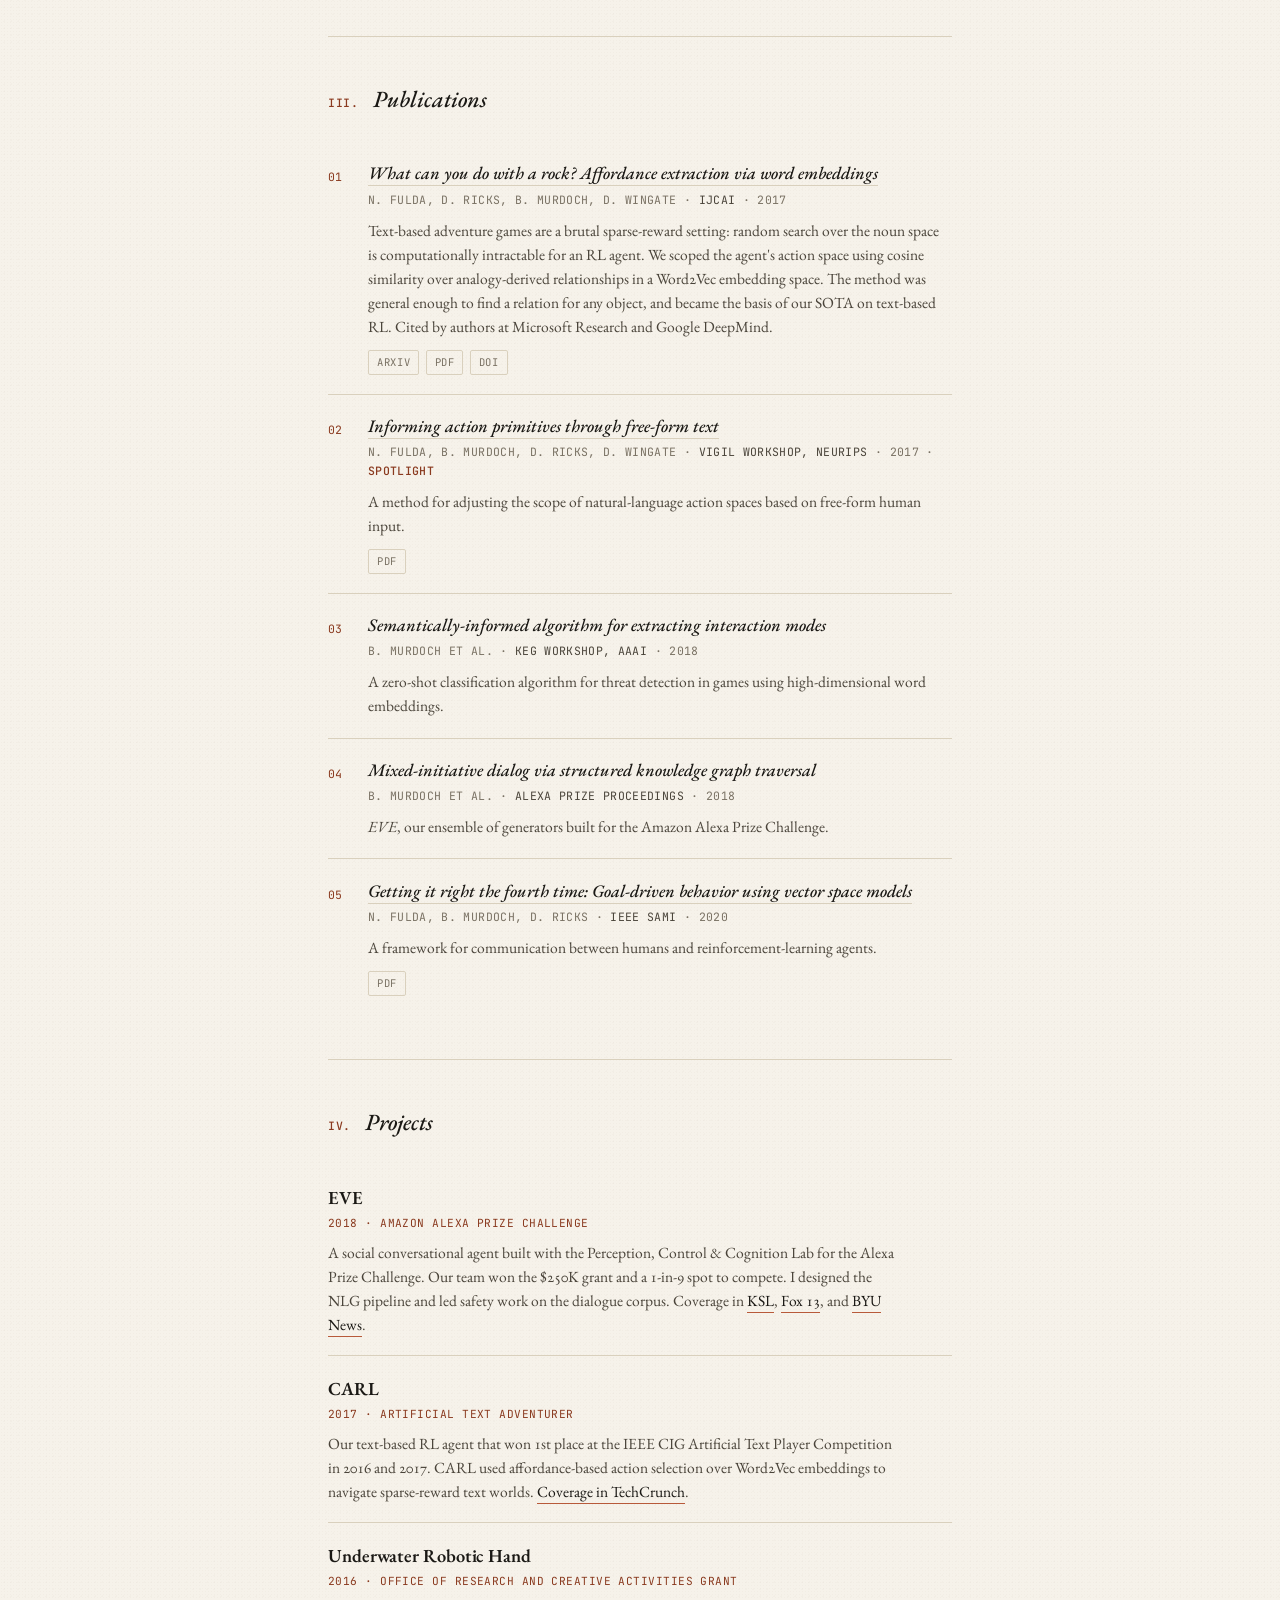
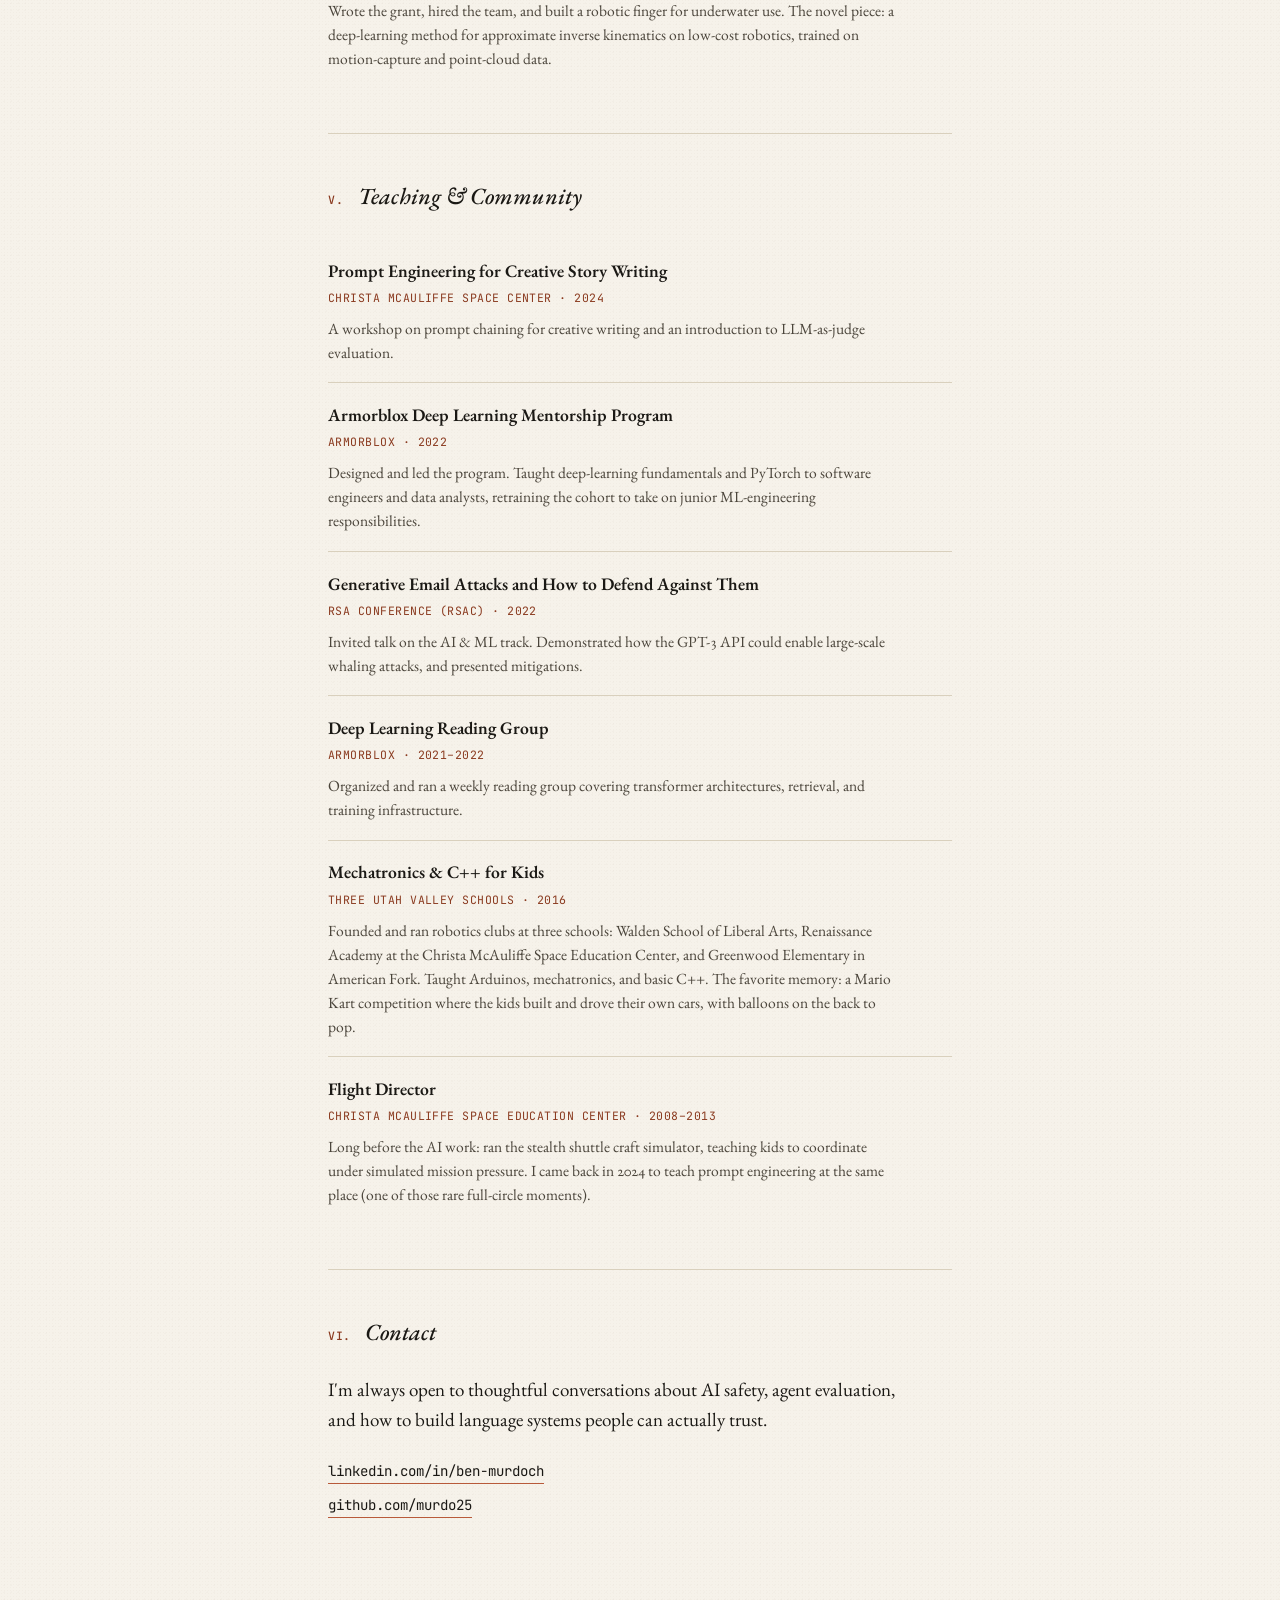
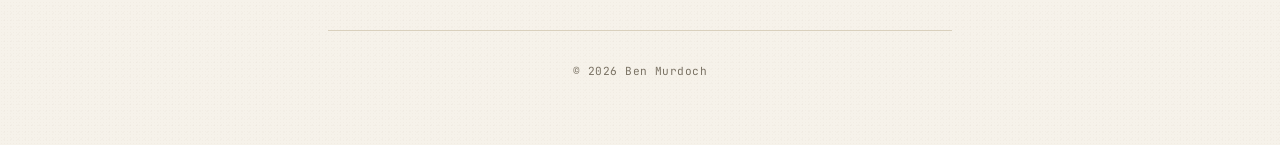
==== commit 00837cd1: "Remove email and fix mobile arrow rendering - Removes the email address (mailto link in masthead and" ====
--- a/index.html
+++ b/index.html
@@ -9,8 +9,8 @@
   <meta property="og:title" content="Ben Murdoch" />
   <meta property="og:description" content="Senior Research Engineer at Google Labs. AI safety, search agents, and language applications." />
   <meta property="og:type" content="website" />
-  <meta property="og:url" content="https://murdoch.dev/" />
-  <meta property="og:image" content="https://murdoch.dev/og-image.png" />
+  <meta property="og:url" content="https://benmurdoch.com/" />
+  <meta property="og:image" content="https://benmurdoch.com/og-image.png" />
   <meta property="og:image:width" content="1200" />
   <meta property="og:image:height" content="630" />
   <meta property="og:image:alt" content="Ben Murdoch — Senior Research Engineer at Google Labs, San Francisco." />
@@ -18,7 +18,7 @@
   <meta name="twitter:card" content="summary_large_image" />
   <meta name="twitter:title" content="Ben Murdoch" />
   <meta name="twitter:description" content="Senior Research Engineer at Google Labs. AI safety, search agents, and language applications." />
-  <meta name="twitter:image" content="https://murdoch.dev/og-image.png" />
+  <meta name="twitter:image" content="https://benmurdoch.com/og-image.png" />
 
   <title>Ben Murdoch</title>
 
@@ -435,7 +435,9 @@
   margin: 0 0 0.7rem;
 }
 
-/* Tiny external-link glyph — used inline inside an <a> to signal off-site */
+/* Tiny external-link glyph — used inline inside an <a> to signal off-site.
+   font-variant-emoji: text + the U+FE0E variation selector in the markup
+   keep iOS/Android from rendering the arrow as a color emoji. */
 .link-ext {
   font-size: 0.78em;
   color: var(--ember-soft);
@@ -443,6 +445,8 @@
   vertical-align: 0.08em;
   margin-left: 0.12em;
   font-style: normal;
+  font-variant-emoji: text;
+  font-family: var(--serif);
   transition: transform 240ms cubic-bezier(0.2, 0.7, 0.2, 1), color 200ms ease;
 }
 
@@ -1025,13 +1029,6 @@
           San Francisco, CA
         </p>
         <ul class="socials" aria-label="Social links">
-          <li>
-            <a href="mailto:ben.murdoch.94@gmail.com" aria-label="Email Ben">
-              <svg viewBox="0 0 24 24" aria-hidden="true" focusable="false">
-                <path d="M3 5.75A2.75 2.75 0 0 1 5.75 3h12.5A2.75 2.75 0 0 1 21 5.75v12.5A2.75 2.75 0 0 1 18.25 21H5.75A2.75 2.75 0 0 1 3 18.25V5.75Zm2.75-1.25c-.69 0-1.25.56-1.25 1.25v.4l7.5 4.687 7.5-4.687v-.4c0-.69-.56-1.25-1.25-1.25H5.75ZM19.5 7.92l-7.102 4.439a.75.75 0 0 1-.796 0L4.5 7.92v10.33c0 .69.56 1.25 1.25 1.25h12.5c.69 0 1.25-.56 1.25-1.25V7.92Z"/>
-              </svg>
-            </a>
-          </li>
           <li>
             <a href="https://github.com/murdo25" target="_blank" rel="noopener" aria-label="GitHub">
               <svg viewBox="0 0 24 24" aria-hidden="true" focusable="false">
@@ -1110,7 +1107,7 @@
                   <h4 class="subentry-role">Senior Research Engineer</h4>
                   <span class="subentry-dates">Mar 2025 &mdash; Present</span>
                 </div>
-                <p class="subentry-team"><a href="https://labs.google.com/cc/" target="_blank" rel="noopener">Project CC<span class="link-ext" aria-hidden="true">↗</span></a> &middot; Language Applications</p>
+                <p class="subentry-team"><a href="https://labs.google.com/cc/" target="_blank" rel="noopener">Project CC<span class="link-ext" aria-hidden="true">↗&#xFE0E;</span></a> &middot; Language Applications</p>
                 <ul class="entry-points">
                   <li>Founding member of <em>Project CC</em>, a proactive, helpful AI assistant. Built the initial user-modeling layer: preference extraction, to-do detection, and the day-to-day prioritization that drives the flagship <em>Your Day Ahead</em> feature.</li>
                   <li>Enabled Google Workspace function calling for the agent and made tool-calling reliable across the Google surface area.</li>
@@ -1238,7 +1235,7 @@
           </div>
           <div class="entry-body">
             <h3 class="entry-role">Research Scientist</h3>
-            <p class="entry-org">BYU Perception, Control &amp; Cognition Lab</p>
+            <p class="entry-org">Perception, Control &amp; Cognition Lab</p>
             <ul class="entry-points">
               <li>Won the $250K Amazon Alexa Prize Challenge grant (1-in-9 spot) for our team's research on conversational AI; designed the NLG pipeline for our 2018 entry, <em>EVE</em>.</li>
               <li>Led safety work on Alexa Prize: developed early embedding-based filters for cleaning unsafe content (NSFW, hate speech) out of pre-training corpora. An early version of what's now standard practice.</li>
@@ -1255,7 +1252,7 @@
           </div>
           <div class="entry-body">
             <h3 class="entry-role">Undergraduate Researcher &middot; Underwater Robotics</h3>
-            <p class="entry-org">BYU Office of Research and Creative Activities</p>
+            <p class="entry-org">Office of Research and Creative Activities</p>
             <ul class="entry-points">
               <li>Wrote the grant proposal, won a $1,500 ORCA hardware grant, and assembled a multidisciplinary team of seven mechanical, electrical, and computer engineering students.</li>
               <li>Built a functioning robotic finger for underwater use with advisor Mark Killpack.</li>
@@ -1349,7 +1346,7 @@
           <h3 class="project-title">EVE</h3>
           <p class="project-meta">2018 &middot; Amazon Alexa Prize Challenge</p>
           <p class="project-blurb">
-            A social conversational agent built with the BYU PCC Lab
+            A social conversational agent built with the Perception, Control & Cognition Lab
             for the Alexa Prize Challenge. Our team won the $250K
             grant and a 1-in-9 spot to compete. I designed the NLG
             pipeline and led safety work on the dialogue corpus.
@@ -1373,7 +1370,7 @@
 
         <li class="project">
           <h3 class="project-title">Underwater Robotic Hand</h3>
-          <p class="project-meta">2016 &middot; BYU ORCA Grant</p>
+          <p class="project-meta">2016 &middot; Office of Research and Creative Activities Grant</p>
           <p class="project-blurb">
             Wrote the grant, hired the team, and built a robotic finger
             for underwater use. The novel piece: a deep-learning method
@@ -1468,9 +1465,8 @@
       </div>
 
       <ul class="links">
-        <li><a class="link" href="mailto:ben.murdoch.94@gmail.com">ben.murdoch.94@gmail.com</a></li>
+        <li><a class="link" href="https://www.linkedin.com/in/ben-murdoch/" target="_blank" rel="noopener">linkedin.com/in/ben-murdoch</a></li>
         <li><a class="link" href="https://github.com/murdo25" target="_blank" rel="noopener">github.com/murdo25</a></li>
-        <li><a class="link" href="https://www.linkedin.com/in/ben-murdoch/" target="_blank" rel="noopener">linkedin.com/in/ben-murdoch</a></li>
       </ul>
     </section>
 
